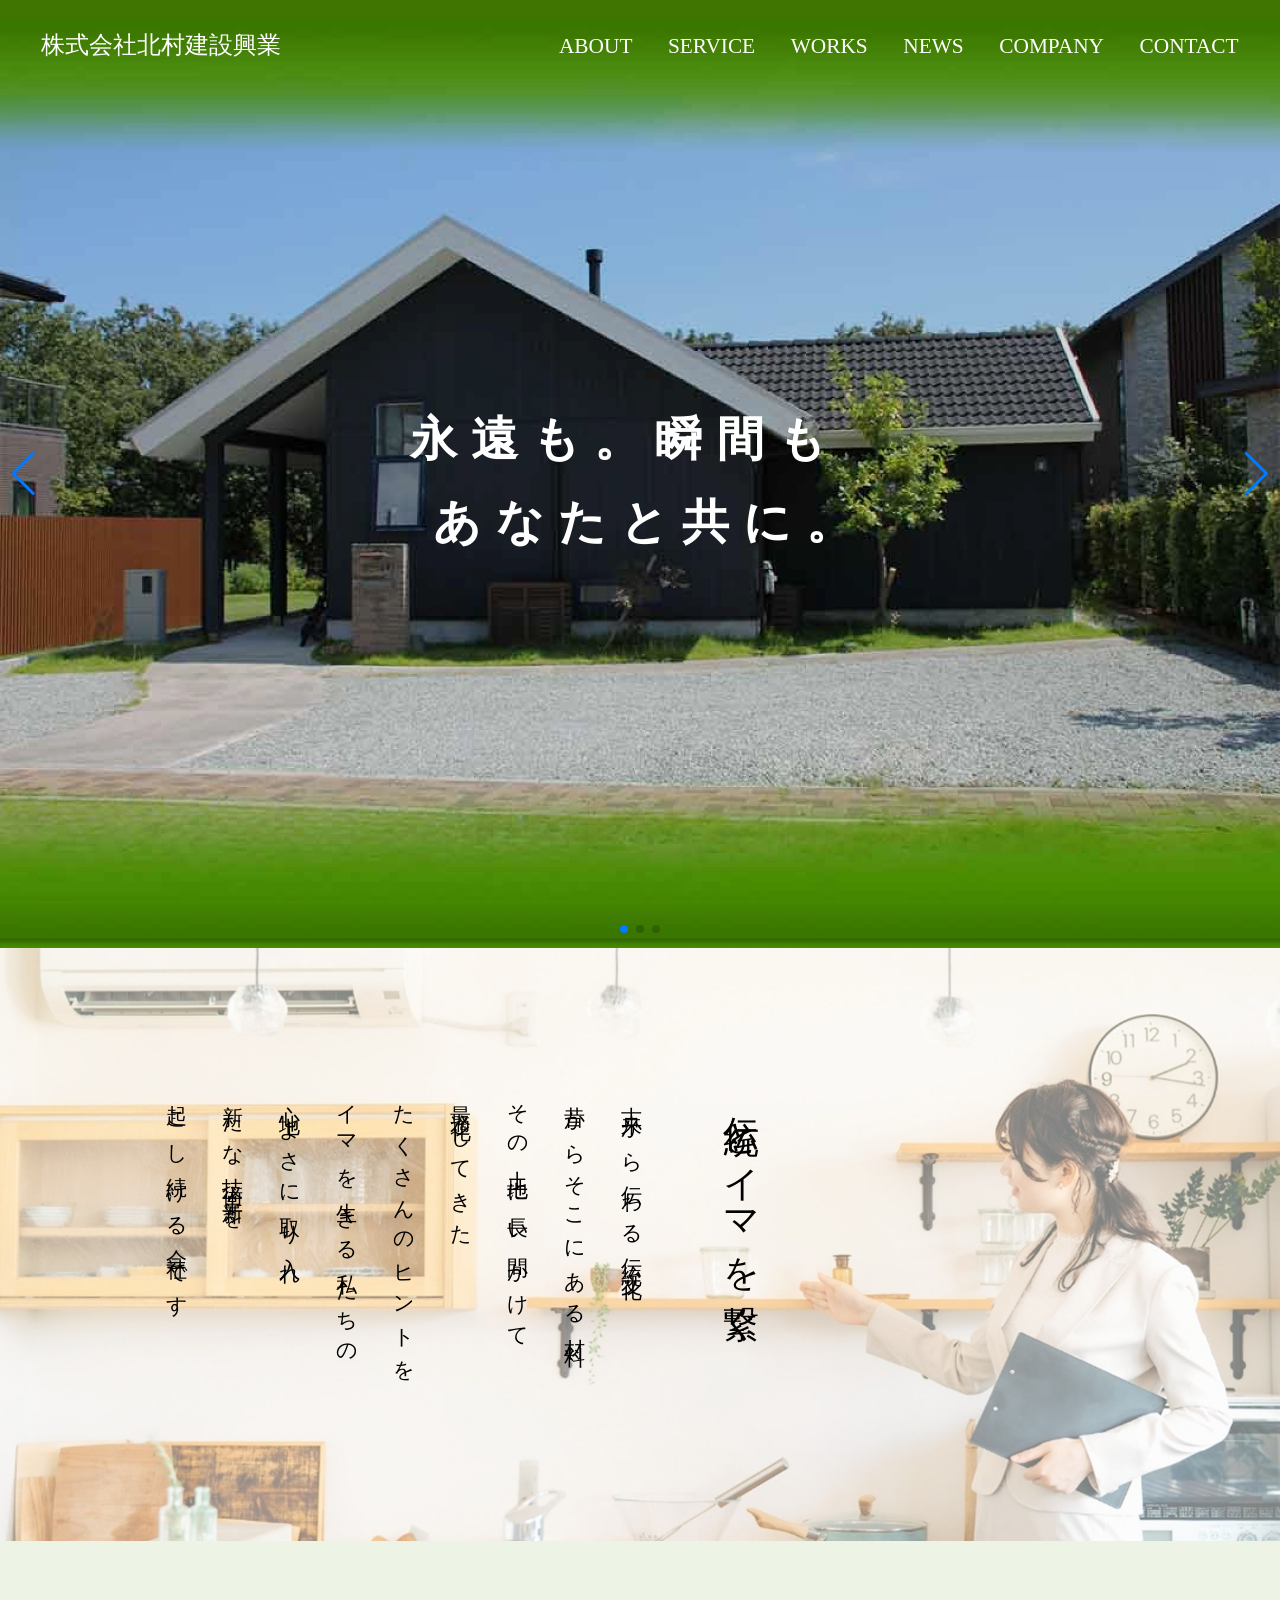
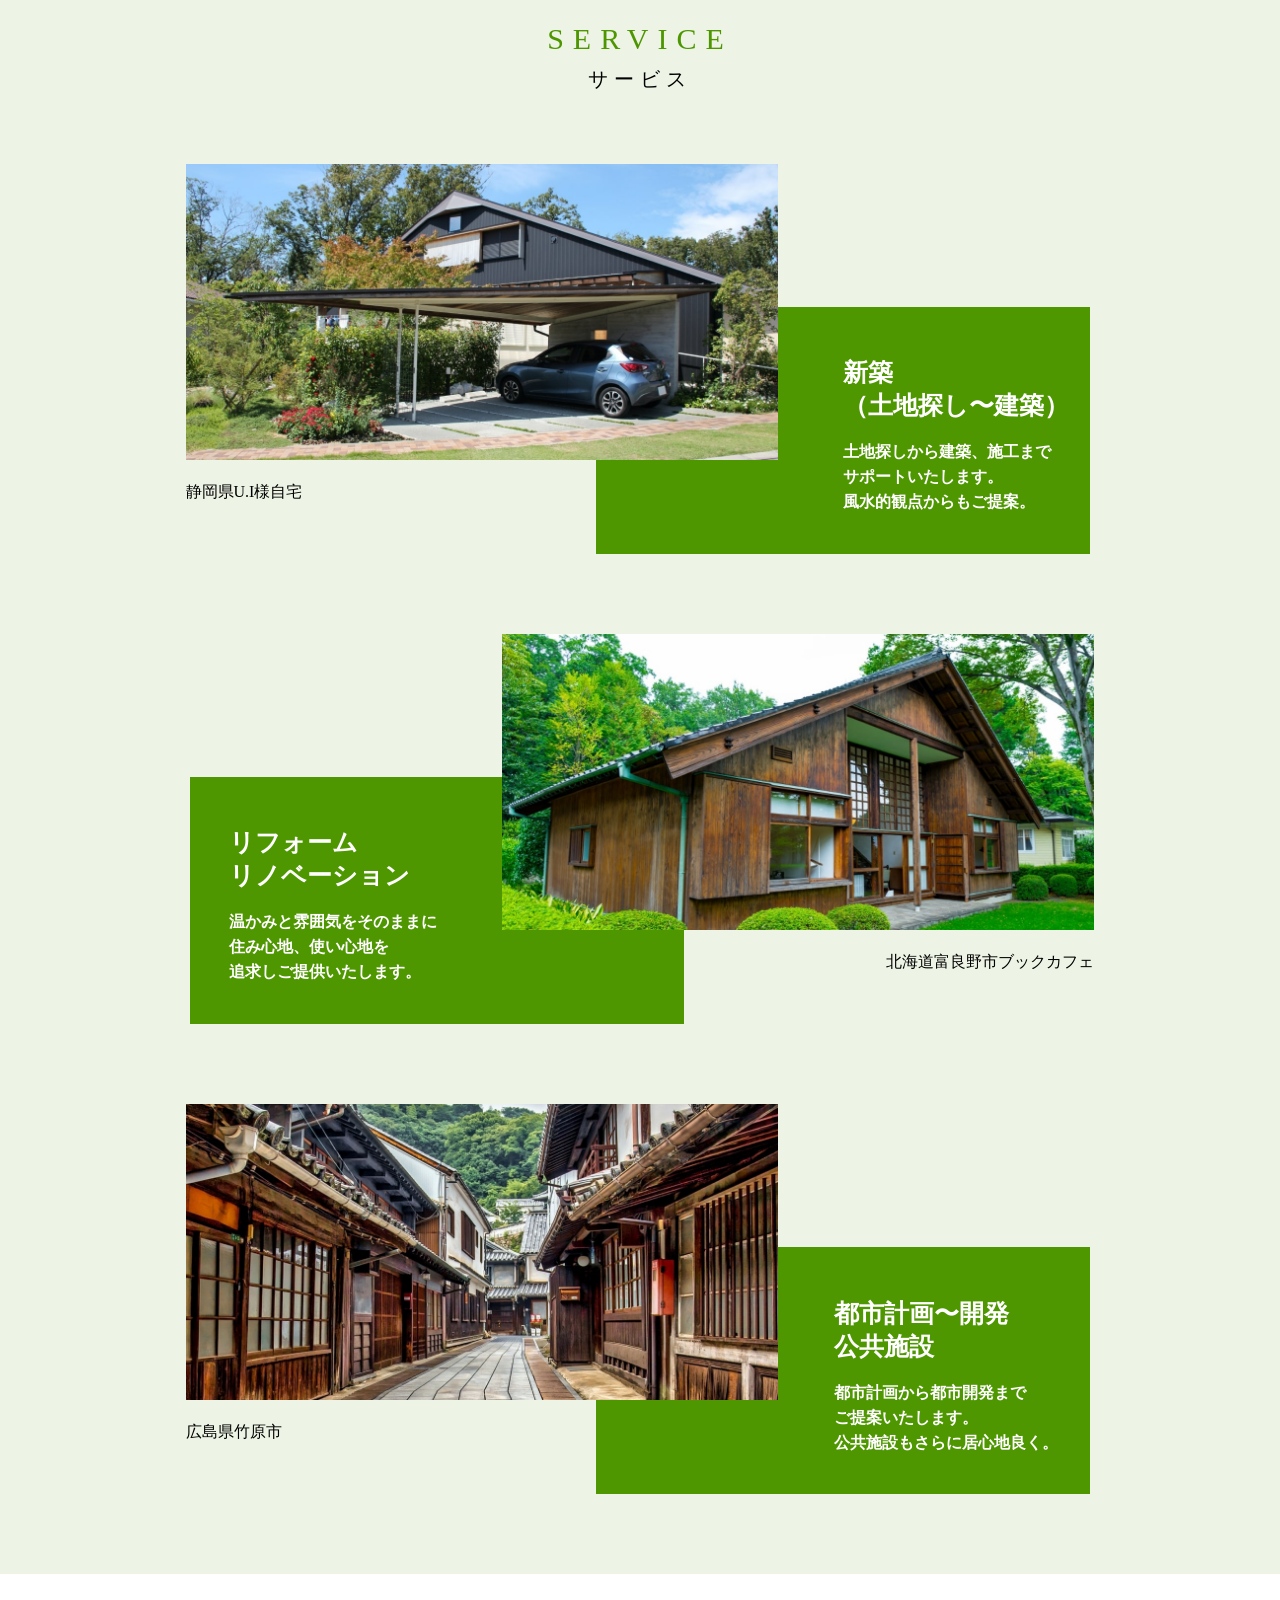
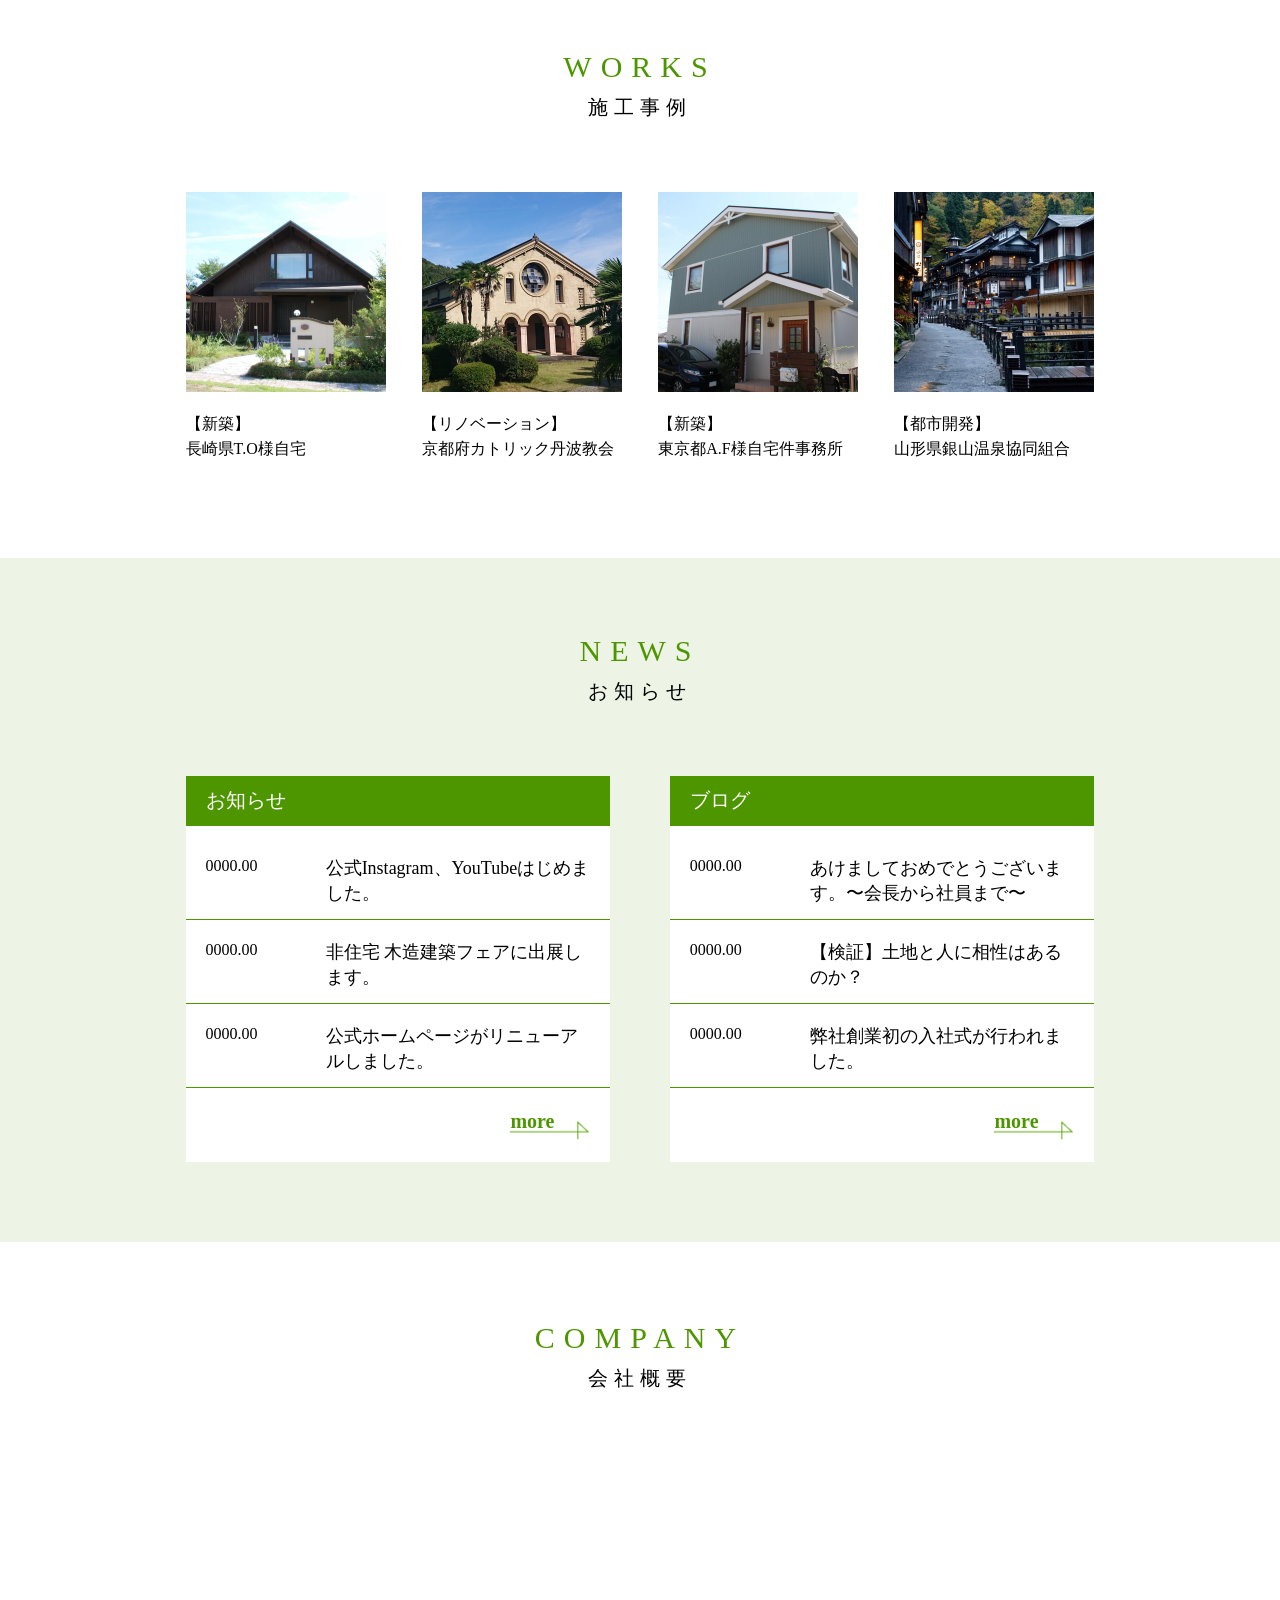
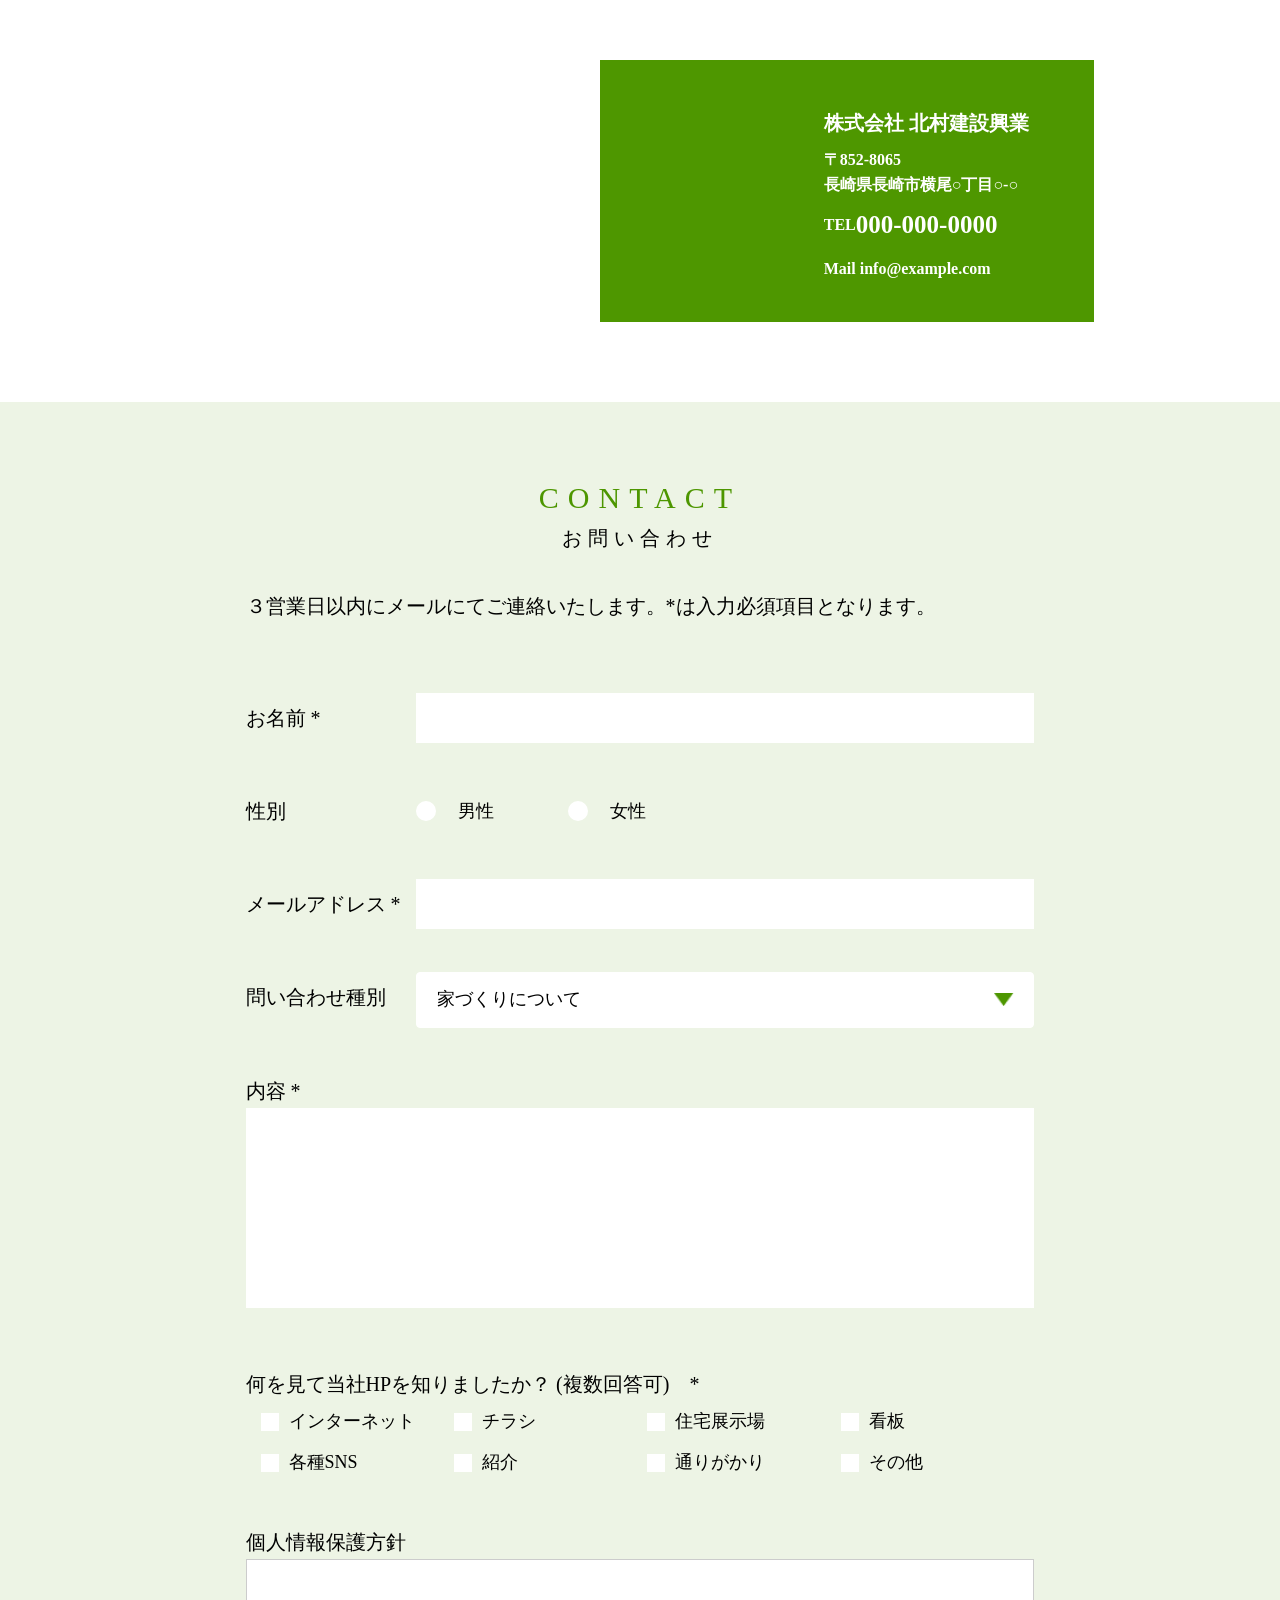
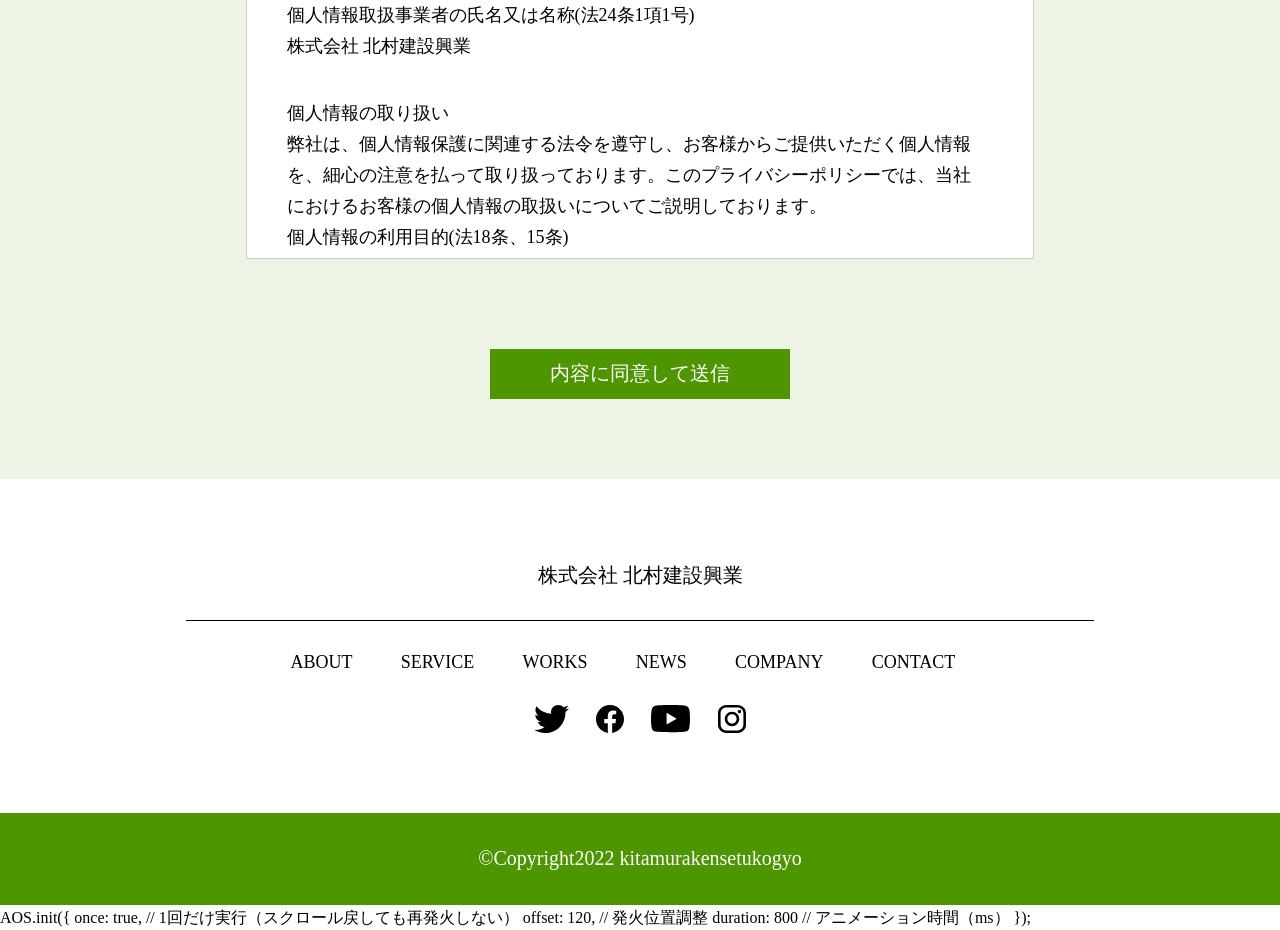
==== estate/index.html @ 81b20f9b "sp版サービスとワークスの修正" ====
<!DOCTYPE html>
<html lang="ja">

<head prefix="og: https://ogp.me/ns#">
	<meta charset="UTF-8" />
	<meta name="viewport" content="width=device-width, initial-scale=1.0" />
	<meta name="format-detection" content="telephone=no, email=no" />
	<title>株式会社北村建設興業</title>
	<meta name="description" content="不動産会社 ホームページ" />
	<meta name="keywords" content="ホームページ制作 webデザイン" />
	<meta name="robots" content="noindex" />

	<!-- OGP設定 -->
	<meta property="og:title" content="不動産会社" />
	<meta property="og:type" content="website" />
	<meta property="og:image" content="https://example.com/images/thumbnail.png" />
	<meta property="og:url" content="ページのURL" />
	<meta property="og:description" content="株式会社北村建設興業のホームページ" />
	<meta property="og:site_name" content="北村建設興業" />
	<meta property="og:locale" content="ja_JP" />

	<link rel="stylesheet" href="https://use.typekit.net/mzd4mgq.css" />

	<link rel="icon" href="./images/favicon.png" type="image/png" />
	<!-- Swiper CSS -->
	<link rel="stylesheet" href="https://cdn.jsdelivr.net/npm/swiper@11/swiper-bundle.min.css" />


	<link rel="stylesheet" href="./css/reset.css" />
	<link rel="stylesheet" href="./css/style.css" />
	<link rel="stylesheet" href="https://unpkg.com/aos@2.3.1/dist/aos.css">

	<!-- JQu -->
	<script src="https://code.jquery.com/jquery-3.7.1.min.js"
		integrity="sha256-/JqT3SQfawRcv/BIHPThkBvs0OEvtFFmqPF/lYI/Cxo=" crossorigin="anonymous"></script>

</head>

<body>
	<header class="header">
		<div class="header__inner">

			<!-- ハンバーガーボタン -->
			<button class="hamburger sp" aria-label="メニュー">
				<span></span>
				<span></span>
				<span></span>
			</button>



			<div class="site-title">
				<h1>
					<a href="#">
						株式会社北村建設興業
					</a>
				</h1>
			</div>
			<div class="header__nav">
				<nav>
					<ul>
						<li><a href="#about">ABOUT</a></li>
						<li><a href="#service">SERVICE</a></li>
						<li><a href="#works">WORKS</a></li>
						<li><a href="#news">NEWS</a></li>
						<li><a href="#company">COMPANY</a></li>
						<li><a href="#contact">CONTACT</a></li>
					</ul>
				</nav>

				<!-- spナビ -->
				<!-- <nav class="sp-nav">
					<ul>
						<li><a href="#about">ABOUT</a></li>
						<li><a href="#service">SERVICE</a></li>
						<li><a href="#works">WORKS</a></li>
						<li><a href="#news">NEWS</a></li>
						<li><a href="#company">COMPANY</a></li>
						<li><a href="#contact">CONTACT</a></li>
					</ul>
				</nav> -->

			</div>
		</div>
	</header>
	<main>
		<section id="fv">
			<div class="fv-content">
				<div class="fv-wrap">
					<div class="fv__image">
						<div class="swiper">
							<div class="swiper-wrapper">
								<!-- スライド１ -->
								<div class="swiper-slide">
									<picture class="image-wrap__photo">
										<source media="(max-width:767px)" srcset="images/SP_FirstView-01.jpg" />
										<img src="images/photo1.jpg" alt="FV大きな家" />
									</picture>
									<picture class="image-wrap__grid">
										<source media="(max-width:767px)" srcset="images/First View-sp02.png" />
										<img src="images/First View02.png" alt="格子" />
									</picture>
								</div>

								<!-- スライド２ -->
								<div class="swiper-slide">
									<picture class="image-wrap__photo">
										<source media="(max-width:767px)" srcset="images/SP_FirstView-02.jpg" />
										<img src="images/photo2.jpg" alt="FV2番目" />
									</picture>
									<!-- <picture class="image-wrap__grid">
										<source media="(max-width:768px)" srcset="images/First View-sp02.png" />
										<img src="images/First View02.png" alt="格子" />
									</picture> -->
								</div>

								<!-- スライド３ -->
								<div class="swiper-slide">
									<picture class="image-wrap__photo">
										<source media="(max-width:767px)" srcset="images/SP_FirstView-03.jpg" />
										<img src="images/photo3.jpg" alt="FV3番目" />
									</picture>
									<!-- <picture class="image-wrap__grid">
										<source media="(max-width:768px)" srcset="images/First View-sp02.png" />
										<img src="images/First View02.png" alt="格子" />
									</picture> -->
								</div>
							</div>
							<!-- 丸い点 -->
							<div class="swiper-pagination"></div>

							<!-- 矢印 -->
							<div class="swiper-button-prev"></div>
							<div class="swiper-button-next"></div>

						</div>


						<div class="fv-catch">
							<div class="fv-text">
								<p>永遠も。<br class="sp-catch">瞬間も<br>
									あなたと共に。</p>
							</div>
						</div>
					</div>
				</div>
			</div>
		</section>

		<!-- ここからABOUT -->
		<section id="about">
			<div class="about">
				<div class="about-image">
					<picture>
						<source media="(min-width:768px)" srcset="./images/About.jpg">
						<img src="./images/About-sp.jpg" alt="スーツを着た女性">
					</picture>
				</div>
				<div class="about-text">
					<h2>伝統とイマを繋ぐ</h2>
					<div class="about-catch">
						<p>
							古来から伝わる伝統文化<br>
							昔からそこにある材料<br>
							その土地に長い間かけて<br>
							最適化してきた<br>
							たくさんのヒントを<br>
							イマを生きる私たちの<br>
							心地よさに取り入れ<br>
							新たな技術革新を<br>
							起こし続ける会社です<br>
						</p>
					</div>
				</div>
			</div>
		</section>

		<!-- ここからSERVICE -->
		<section id="service">
			<div class="service">
				<div class="inner">
					<h2 class="title-wrap">SERVICE</h2>
					<p class="title">サービス</p>
					<div class="service__items">

						<div class="service__item service-item" data-aos="fade-up" data-aos-delay="0">
							<div class="left-block">
								<picture class="photo-image">
									<source media="(max-width:768px)" srcset="images/SP_SERVICE_01.jpg">
									<img src="images/PC_SERVICE01.jpg" alt="新築">
								</picture>
								<p class="left-text">静岡県U.I様自宅</p>
							</div>
							<div class="right-black">
								<picture class="second-image">
									<source media="(max-width:768px)" srcset="images/menu01-sp.png">
									<img src="images/menu01.jpg" alt="緑の長方形">
								</picture>
								<h3 class="service-text">
									新築<br class="pc-only">
									（土地探し〜建築）<br>
									<span>
										土地探しから建築、施工まで<br>
										サポートいたします。<br>
										風水的観点からもご提案。<br>
									</span>
								</h3>
							</div>
						</div>



						<div class="service__item service-item second-item" data-aos="fade-up" data-aos-delay="150">
							<div class="left-block">
								<picture class="photo-image">
									<source media="(max-width:768px)" srcset="images/SP_SERVICE_02.jpg">
									<img src="images/PC_SERVICE_02.jpg" alt="リフォーム">
								</picture>
								<p class="right-text">北海道富良野市ブックカフェ</p>
							</div>
							<div class="right-black second-block">
								<picture class="second-image second-block-image">
									<source media="(max-width:768px)" srcset="images/menu01-sp.png">
									<img src="images/menu01.jpg" alt="緑の長方形">
								</picture>
								<h3 class="service-text second-text">
									リフォーム<br>
									リノベーション<br>
									<span class="second-text-text">
										温かみと雰囲気をそのままに<br>
										住み心地、使い心地を<br>
										追求しご提供いたします。<br>
									</span>
								</h3>
							</div>
						</div>


						<div class="service__item service-item" data-aos="fade-up" data-aos-delay="300">
							<div class="left-block">
								<picture class="photo-image">
									<source media="(max-width:768px)" srcset="images/SP_SERVICE_03.jpg">
									<img src="images/PC_SERVICE_03.jpg" alt="都市計画〜開発">
								</picture>
								<p class="left-text">広島県竹原市</p>
							</div>
							<div class="right-black">
								<picture class="second-image second-block-image">
									<source media="(max-width:768px)" srcset="images/menu01-sp.png">
									<img src="images/menu01.jpg" alt="緑の長方形">
								</picture>
								<h3 class="service-text third-text">
									都市計画〜開発<br>
									公共施設<br>
									<span>
										都市計画から都市開発まで<br>
										ご提案いたします。<br>
										公共施設もさらに居心地良く。<br>
									</span>
								</h3>
							</div>
						</div>
					</div>
				</div>	
			</div>
		</section>

		<!-- ここからworks -->
		<section id="works">
			<div class="works">
				<div class="inner">
					<h2 class="title-wrap">WORKS</h2>
					<p class="title">施工事例</p>

					<div class="works-items">

						<div class="works-item" data-aos="fade-up" data-aos-delay="0">
							<div class="works-image">
								<div class="card js-open-modal" data-img="images/PC_WORKS_modal_01.jpg" data-text="【新築】 長崎県T.O様自宅">

									<picture>
										<source media="(max-width:768px)" srcset="images/SP_WORKS_01.jpg">
										<img src="images/PC_WORKS_01.jpg" alt="新築 長崎県T.O様自宅">
									</picture>

									<div class="works-text">
										<h4>
											【新築】<br class="pc-only">
											長崎県T.O様自宅
										</h4>
									</div>
								</div>
							</div>
						</div>

						<div class="works-item" data-aos="fade-up" data-aos-delay="100">
							<div class="works-image">
								<div class="card js-open-modal" data-img="images/PC_WORKS_modal_02.jpg" data-text="リノベーション">

									<picture>
										<source media="(max-width:768px)" srcset="images/SP_WORKS_02.jpg">
										<img src="images/PC_WORKS_02.jpg" alt="リノベーション">
									</picture>

									<div class="works-text">
										<h4>
											【リノベーション】<br>
											京都府カトリック丹波教会
										</h4>
									</div>
								</div>
							</div>
						</div>

						<div class="works-item" data-aos="fade-up" data-aos-delay="200">
							<div class="works-image">
								<div class="card js-open-modal" data-img="images/PC_WORKS_modal_03.jpg" data-text="新築 東京都A.F様自宅件事務所">
									<picture>
										<source media="(max-width:768px)" srcset="images/SP_WORKS_03.jpg">
										<img src="images/PC_WORKS_03.jpg" alt="【新築】 東京都A.F様自宅件事務所">
									</picture>
									<div class="works-text">
										<h4>
											【新築】<br>
											東京都A.F様自宅件事務所
										</h4>
									</div>
								</div>
							</div>
						</div>
						<div class="works-item" data-aos="fade-up" data-aos-delay="300">
							<div class="works-image">
								<div class="card js-open-modal" data-img="images/PC_WORKS_modal_04.jpg" data-text="都市開発 山形県銀山温泉協同組合">
									<picture>
										<source media="(max-width:768px)" srcset="images/SP_WORKS_04.jpg">
										<img src="images/PC_WORKS_04.jpg" alt="都市開発 山形県銀山温泉協同組合">
									</picture>
									<div class="works-text">
										<h4>
											【都市開発】<br>
											山形県銀山温泉協同組合
										</h4>
									</div>
								</div>
							</div>
						</div>
					</div>
				</div>
			</div>
		</section>
		<!-- ここからNEWS -->
		<section id="news">
			<div class="news">
				<div class="inner">
					<div class="news__title section-title">
						<h2 class="title-wrap">NEWS</h2>
						<p class="title">お知らせ</p>
					</div>

					<div class="news__blocks">
						<div class="news__block news-block">
							<div class="news-block__title">
								<h3>お知らせ</h3>
							</div>
							<ul class="news-block__items">
								<li class="news-block__item news-block-item" data-aos="fade-up" data-aos-delay="0">
									<a href="#">
										<time datetime="0000-00" class="news-block-item__date">0000.00</time>
										<div class="news-block-item__title">
											公式Instagram、YouTubeはじめました。
										</div>
									</a>
								</li>
								<li class="news-block__item news-block-item news-item-first" data-aos="fade-up" data-aos-delay="100">
									<a href="#">
										<time datetime="0000-00" class="news-block-item__date">0000.00</time>
										<div class="news-block-item__title">
											非住宅 木造建築フェアに出展します。
										</div>
									</a>
								</li>
								<li class="news-block__item news-block-item" data-aos="fade-up" data-aos-delay="200">
									<a href="#">
										<time datetime="0000-00" class="news-block-item__date">0000.00</time>
										<div class="news-block-item__title">
											公式ホームページがリニューアルしました。
										</div>
									</a>
								</li>
								<li class="news-block__item news-block-item">
									<div class="news-block__more">
										<div class="arrow-text">
											<span class="news-arrow-text">more</span>
											<img src="images/pass.png" alt="矢印">
										</div>
									</div>
								</li>
							</ul>
						</div>

						<div class="news__block news-block">
							<div class="news-block__title">
								<h3>ブログ</h3>
							</div>
							<ul class="news-block__items">
								<li class="news-block__item news-block-item" data-aos="fade-up" data-aos-delay="0">
									<a href="#">
										<time datetime="0000-00" class="news-block-item__date">0000.00</time>
										<div class="news-block-item__title">
											あけましておめでとうございます。〜会長から社員まで〜
										</div>
									</a>
								</li>
								<li class="news-block__item news-block-item" data-aos="fade-up" data-aos-delay="100">
									<a href="#">
										<time datetime="0000-00" class="news-block-item__date">0000.00</time>
										<div class="news-block-item__title">
											【検証】土地と人に相性はあるのか？
										</div>
									</a>
								</li>
								<li class="news-block__item news-block-item">
									<a href="#">
										<time datetime="0000-00" class="news-block-item__date">0000.00</time>
										<div class="news-block-item__title" data-aos="fade-up" data-aos-delay="200">
											弊社創業初の入社式が行われました。
										</div>
									</a>
								</li>
								<li class="news-block__item news-block-item">
									<div class="news-block__more">
										<div class="arrow-text">
											<span class="news-arrow-text">more</span>
											<img src="images/pass.png" alt="矢印">
										</div>
									</div>
								</li>

							</ul>
						</div>
					</div>


				</div>
			</div>
		</section>

		<!-- ここからcompany -->
		<section id="company">
			<div class="company">
				<div class="inner">
					<h2 class="title-wrap">COMPANY</h2>
					<p class="title">会社概要</p>

					<div class="contact-info">
						<div class="location-map">
							<iframe
								src="https://www.google.com/maps/embed?pb=!1m14!1m8!1m3!1d6712.633420077972!2d129.879061!3d32.73078!3m2!1i1024!2i768!4f13.1!3m3!1m2!1s0x3515537316d3cc2d%3A0x534f0ac7488092ef!2zKOagqinnjonmnKjlu7roqK0!5e0!3m2!1sja!2sjp!4v1765248505040!5m2!1sja!2sjp"
								width="" height="" style="border:0;" allowfullscreen="" loading="lazy"
								referrerpolicy="no-referrer-when-downgrade">
							</iframe>
						</div>
						<div class="right-black-company" data-aos="fade-up" data-aos-delay="100">
							<picture class="company-second-image">
								<source media="(max-width:768px)" srcset="images/menu01-sp.png">
								<img src="images/menu01.jpg" alt="緑の長方形">
							</picture>
							<address class="location-info">
								<div class="access-item">
									<p class="name">株式会社 北村建設興業</p>
									<p class="address">
										〒852-8065 <br class="pc-p" />長崎県長崎市横尾○丁目○-○ </p>
									<div class="tel-link">
										<p class="tel">TEL</p>
										<a href="tel:000-000-0000" class="contact-link-tel">000-000-0000</a>
									</div>
									<div class="e-mail">
										<a href="mailto:info@example.com" class="contact-link-mail">
											Mail info@example.com</a>
									</div>
								</div>

							</address>
						</div>

					</div>

				</div>
			</div>

		</section>

		<!-- ここからCONTACT -->
		<section id="contact">
			<div class="contact">
				<div class="inner">
					<h2 class="title-wrap" data-aos="fade-up">CONTACT</h2>
					<p class="title contact-title" data-aos="fade-up" data-aos-delay="100">お問い合わせ</p>

					<div class="contact-text" data-aos="fade-up" data-aos-delay="200">
						<p>
							３営業日以内にメールにてご連絡いたします。*は入力必須項目となります。
						</p>
					</div>
					<div class="contact__form form" data-aos="fade-up" data-aos-delay="300">
						<form>
							<div class="form__items">
								<dl class="form__item flex-dl">
									<dt class="form__label">
										<label for="name">お名前 *</label>
									</dt>
									<dd class="form__input">
										<input type="text" name="name" id="name" />
									</dd>
								</dl>

								<dl class="form__item flex-dl">
									<dt class="form__label">
										<span class="form-gender">性別</span>
									</dt>
									<dd class="form__input form-radio">
										<label>
											<input type="radio" name="gender" value="male">
											<span>男性</span>
										</label>
										<label>
											<input type="radio" name="gender" value="female">
											<span>女性</span>
										</label>
									</dd>
								</dl>

								<dl class="form__item flex-dl form-dl">
									<dt class="form__label">
										<label for="form-email">メールアドレス *</label>
									</dt>
									<dd class="form__input">
										<input type="email" name="email" id="form-email" />
									</dd>
								</dl>

								<dl class="form__item flex-dl form-type">
									<dt class="form__label ">
										<label for="form-type-type">問い合わせ種別</label>
									</dt>
									<dd class="form__input">
										<div class="select-wrap">
											<select name="contact_type" id="contact_type" required>
												<!-- <option value="">選択してください</option> -->
												<option value="house">家づくりについて</option>
												<option value="house">土地について</option>
											</select>
										</div>
									</dd>
								</dl>

								<dl class="form__item form-detail">
									<dt class="form__label form__la">
										<label for="content">内容 *</label>
									</dt>
									<dd class="form__textarea">
										<textarea name="content" id="content"></textarea>
									</dd>
								</dl>

								<dl class="form__item contact-check">
									<dt class="form__label contact-check__title">
										何を見て当社HPを知りましたか？ (複数回答可)　*
									</dt>

									<dd class="form__input form-checkbox">
										<label>
											<input type="checkbox" name="media[]" value="internet">
											<span>インターネット</span>
										</label>
										<label>
											<input type="checkbox" name="media[]" value="flyer">
											<span>チラシ</span>
										</label>
										<label>
											<input type="checkbox" name="media[]" value="housing exhibition hall">
											<span>住宅展示場</span>
										</label>
										<label>
											<input type="checkbox" name="media[]" value="sign">
											<span>看板</span>
										</label>
										<label>
											<input type="checkbox" name="media[]" value="sns">
											<span>各種SNS</span>
										</label>
										<label>
											<input type="checkbox" name="media[]" value="introduce">
											<span>紹介</span>
										</label>
										<label>
											<input type="checkbox" name="media[]" value="passing">
											<span>通りがかり</span>
										</label>
										<label>
											<input type="checkbox" name="media[]" value="other">
											<span>その他</span>
										</label>
									</dd>
								</dl>

								<dl class="form__item">
									<dt class="form__label">
										<span class="text-title">個人情報保護方針</span>
									</dt>
									<dd class="form__input">
										<div class="privacy-box">
											<p>
												個人情報取扱事業者の氏名又は名称(法24条1項1号)<br>
												株式会社 北村建設興業<br></p>
											<p class="text">個人情報の取り扱い<br>
												弊社は、個人情報保護に関連する法令を遵守し、お客様からご提供いただく個人情報を、細心の注意を払って取り扱っております。このプライバシーポリシーでは、当社におけるお客様の個人情報の取扱いについてご説明しております。<br>

												個人情報の利用目的(法18条、15条)<br>
												弊社は建築物の設計、施工を主とした当社業務ならびにアフターサービスをさせていただく上で、お客様の個人情報を原則として次の利用目的の範囲内で利用させていただきます。なお、アンケート用紙・ウェブサイトの他のページ等で特に利用目的を定めている場合は、その利用目的を含みます。<br>

												・お客様からご注文頂いた工事を適切に完成させるため及び物品の納品をさせて頂くため、お客様へ弊社が取扱う商品を積極的に提案する営業活動のため、商品及びサービスの提供に関する手続(融資・申請・保証・保険・登記など)の支援、取次ぎのため
												・お客様に弊社が取扱う商品、企業活動、イベント等に関するお知らせをお届けするため (カタログ、ご提案資料、展示のご案内、各種刊行物など)
												・見学会等へご来場のお客様へのご商談、ご来場日時の確認のため
												・商品やサービスについてお客さまからいただいたご意見を活用するため
												・商品のアフターサービス、メンテナンス等のためにお客さまと接触するため
												・その他お客さまから寄せられたご意見、ご要望にお応えするため、及び弊社が取扱う商品、サービス等の向上を図るため

												保有個人データ利用目的(法24条1項2号)<br>
												・当社が建築したお客様宅のアフターメンテナンスを行うため
												・当社がお客様に提供するサービスにおいて利用するため
												・お客様に特別なサービスや新しい商品などの情報を的確にお知らせするため
												・お客様に合ったサービスを提供するため
												・当社の建築した住宅の利用状況や利用環境などに関する調査を実施して客観的にお客様の満足度を把握するため
												・必要に応じてお客様に連絡を行うため
												・会計監査上の確認作業を行うため

												個人情報の安全対策(法20条)<br>
												お客様の個人情報を安全に管理・運営するよう鋭意努力しており、個人情報への外部からの不正なアクセス、個人情報の紛失・毀損・破壊・改ざん・漏えい、社外への不正な流出などへの危険防止に対する合理的かつ適切な安全対策を行っています。
												また個人情報を取り扱う部門ごとに情報管理責任者を置き、個人情報の適切な管理に努めるとともに、情報セキュリティに関する規程を設けて社員への周知徹底を実施しています。<br>

												第三者への提供(法23条)<br>
												個人情報は、以下のいずれかに該当する場合を除いて、いかなる第三者にも開示・提供いたしません。<br>
												・お客さまの同意がある場合。
												・お客様個人を識別することができない状態で開示する場合。
												・業務を円滑に進める等の理由で外部事業者に取扱いを委託する場合。(この場合には、十分な保護水準を備えている委託先を選定し、漏えいや再提供を防止するために契約により義務づける等の方法によって、適切な管理を実施します)
												・法令等により開示を要求された場合
												・人の生命、身体又は財産の保護のために必要であって、お客様の同意を得ることが困難である場合
												・国の機関や地方公共団体又はその委託を受けた者が法令の定める事務を遂行することに対して協力する必要がある場合であって、お客様の同意を得ることにより当該事務の遂行に支障を及ぼすおそれがある場合

												個人情報の開示手続(法25条)<br>
												お客様本人の個人情報に関する保有データの開示請求があった場合には、ご本人であることを運転免許証・パスポート等の身分証明書で確認させていただいた上、本人確認が終了後、速やかに開示させていただきます。<br>

												個人情報の訂正等(法26条)<br>
												前項の開示手続きにより、弊社が保有する保有個人データ内容に事実と異なる記載がある場合には、訂正、変更又は削除の手続きを取らせて頂きます。<br>

												プライバシーポリシーに関するお問合せ先<br>
												弊社の個人情報の取扱いに関するお問合せは、下記までお問い合せください。<br>

												社名 株式会社北村建設興業<br>
												住所 長崎県長崎市横尾○丁目○-○<br>
												電話 000-000-0000<br>
												FAX 000-000-0000<br>
												メールアドレス info@example.com
											</p>

											<p>

											</p>
										</div>


									</dd>
								</dl>

								<div class="contact__button">
									<input type="submit" value="内容に同意して送信" />
								</div>
							</div>

						</form>




					</div>
				</div>
			</div>
		</section>
	</main>

	<!-- ここからFOOTER -->

	<footer>
		<div class="footer">
			<div class="inner">
				<div class="footer-box">
					<p class="company-name">株式会社 北村建設興業</p>
					<div class="footer__nav">
						<ul>
							<li><a href="#ABOUT">ABOUT</a></li>
							<li><a href="#SERVICE">SERVICE</a></li>
							<li><a href="#WORKS">WORKS</a></li>
							<li><a href="#NEWS">NEWS</a></li>
							<li><a href="#COMPANY">COMPANY</a></li>
							<li><a href="#CONTACT">CONTACT</a></li>
						</ul>
					</div>
					<div class="footer-sns sns">
						<a href="" class="sns__link" target="_blank" rel="noopener noreferrer">
							<img src="images/icon-twitter.svg" alt="x" /></a>
						<a href="" class="sns__link" target="_blank" rel="noopener noreferrer">
							<img src="images/icon-facebook.svg" alt="facebook" /></a>
						<a href="" class="sns__link" target="_blank" rel="noopener noreferrer">
							<img src="images/icon-youtube.svg" alt="youtube" /></a>
						<a href="" class="sns__link" target="_blank" rel="noopener noreferrer">
							<img src="images/icon-instagram.svg" alt="instagram" /></a>
					</div>
				</div>


			</div>
		</div>
		<div class="footer-copyright">
			<div class="copyright">
				<p class="mark">©︎Copyright2022 kitamurakensetukogyo</p>
			</div>
		</div>
		<a href="#" class="pagetop">
			<img src="images/ovel.jpg" alt="ページトップに戻るボタン">
		</a>
	</footer>


	<div class="modal">
		<div class="modal__bg"></div>

		<div class="modal__content">
			<div class="modal__inner">
				<div class="modal__item modal-item">
					<button class="modal__close" aria-label="閉じる">×</button>
					<div class="modal-item__image">
						<img id="modalImg" src="" alt="">
					</div>
					<div class="modal-item__name">
						<p id="modalText"></p>
					</div>
				</div>
			</div>
		</div>
	</div>




	<!-- <div class="modal">
		<div class="modal__bg"></div>

		<div class="modal__content">
			<div class="modal__content-inner">
				<div class="modal__content-image">
					<img id="modalImg" src="" alt="">
				</div>
				<p id="modalText"></p>
			</div>
		</div>
	</div> -->




	<!-- Swiper本体（必須） -->
	<script src="https://cdn.jsdelivr.net/npm/swiper@11/swiper-bundle.min.js"></script>

	<!-- あなたが作る main.js（Swiperを動かすコード） -->
	<script src="./js/script.js"></script>

	<script src="https://unpkg.com/aos@2.3.1/dist/aos.js"></script>
	AOS.init({
	once: true, // 1回だけ実行（スクロール戻しても再発火しない）
	offset: 120, // 発火位置調整
	duration: 800 // アニメーション時間（ms）
	});
	</script>
	<script>
		document.addEventListener('DOMContentLoaded', function () {
			AOS.init({
				once: true
			});
		});
	</script>


</body>

</html>
---- estate/css/style.css ----
@charset "UTF-8";
.pc-only {
  display: inline;
}

@media (max-width: 767px) {
  .pc-only {
    display: none;
  }
}
body {
  font-family: "Yu Mincho", "YuMincho", "游明朝", "Noto Serif JP", "Hiragino Mincho ProN", "IPAexMincho", serif;
  font-optical-sizing: auto;
  font-weight: 500;
  font-style: normal;
  font-size: 1.6rem;
  letter-spacing: 0;
  color: #000000;
  line-height: 1.5625;
}

html {
  -moz-appearance: none;
       appearance: none;
  -webkit-appearance: none;
  -webkit-text-size-adjust: 100%;
  scroll-behavior: smooth;
  word-break: break-all;
  font-size: 10px;
  scroll-behavior: smooth;
  scroll-padding-top: 80px;
}

html,
body {
  overflow-x: hidden;
}

a {
  display: inline-block;
  text-decoration: none;
  -webkit-transition: opacity 0.4s;
  transition: opacity 0.4s;
}

a:hover {
  opacity: 0.3;
}

img {
  width: 100%;
  height: auto;
  display: block;
}

.inner {
  width: 100%;
  max-width: 980px;
  padding-inline: 2.7777777778vw;
  margin-inline: auto;
}
@media (max-width: 767px) {
  .inner {
    max-width: 767px;
    padding-inline: 30px !important;
    margin-inline: auto;
    margin: 0 auto;
  }
}

@media (min-width: 768px) {
  .sp {
    display: none !important;
  }
}
@media (max-width: 767px) {
  .pc {
    display: none !important;
  }
}
.fv__image {
  position: relative;
}

.image-wrap {
  position: relative;
}
.image-wrap__photo img, .image-wrap__grid img {
  width: 100%;
  display: block;
}
.image-wrap__grid {
  position: absolute;
  inset: 0;
}
.image-wrap__grid img {
  width: 100%;
  height: 100%;
  -o-object-fit: cover;
     object-fit: cover;
  pointer-events: none;
}

.header {
  position: fixed;
  top: 0;
  left: 0;
  width: 100%;
  z-index: 9999;
  -webkit-box-sizing: border-box;
          box-sizing: border-box;
  height: 8rem;
}
@media (max-width: 767px) {
  .header {
    height: 5rem;
  }
}

.header__inner {
  display: -webkit-box;
  display: -ms-flexbox;
  display: flex;
  -webkit-box-pack: justify;
      -ms-flex-pack: justify;
          justify-content: space-between;
  -webkit-box-align: center;
      -ms-flex-align: center;
          align-items: center;
  width: 100%;
  padding-inline: 2.7777777778vw;
  margin-inline: auto;
  color: white;
  -webkit-padding-before: 2.2222222222vw;
          padding-block-start: 2.2222222222vw;
}

/* PCでは非表示 */
/* SPサイズ */
.hamburger {
  position: absolute;
  top: 0;
  right: 0;
  width: 72px;
  height: 50px;
  background-color: #fff;
  cursor: pointer;
  z-index: 9999;
}

.hamburger span {
  position: absolute;
  left: 50%;
  -webkit-transform: translateX(-50%);
          transform: translateX(-50%);
  width: 24px;
  height: 4px;
  border-radius: 2px;
  background-color: #4D9600;
  -webkit-transition: -webkit-transform 0.4s;
  transition: -webkit-transform 0.4s;
  transition: transform 0.4s;
  transition: transform 0.4s, -webkit-transform 0.4s;
}

.hamburger span:nth-of-type(1) {
  top: 14px;
}

.hamburger span:nth-of-type(2) {
  top: 24px;
}

.hamburger span:nth-of-type(3) {
  top: 34px;
}

.hamburger.is-open span:nth-of-type(1) {
  top: 24px;
  -webkit-transform: translateX(-50%) rotate(45deg);
          transform: translateX(-50%) rotate(45deg);
}

.hamburger.is-open span:nth-of-type(2) {
  opacity: 0;
}

.hamburger.is-open span:nth-of-type(3) {
  top: 24px;
  -webkit-transform: translateX(-50%) rotate(-45deg);
          transform: translateX(-50%) rotate(-45deg);
}

.sp-nav {
  display: none;
  /* ← 最初は閉じておく */
}

.sp-nav.is-open {
  display: block;
}

.site-title {
  font-size: 1.8518518519vw;
  font-weight: 500;
  line-height: 100%;
  padding: 0.462962963vw;
}
@media (max-width: 767px) {
  .site-title {
    font-size: 5.3333333333vw;
    line-height: 1.65;
    -webkit-margin-start: 2.6666666667vw;
            margin-inline-start: 2.6666666667vw;
    -webkit-margin-before: 1.3333333333vw;
            margin-block-start: 1.3333333333vw;
  }
}

.header__nav {
  font-size: 1.6666666667vw;
  font-weight: 500;
  line-height: 100%;
  padding: 0.462962963vw;
}
@media (max-width: 767px) {
  .header__nav {
    width: 30rem;
    background: #4D9600;
    position: fixed;
    top: 5rem;
    right: -100%;
    z-index: 9999;
    -webkit-transition: right 0.6s;
    transition: right 0.6s;
  }
}
.header__nav.is-open {
  right: 0;
}
.header__nav ul {
  display: -webkit-box;
  display: -ms-flexbox;
  display: flex;
  gap: 2.7777777778vw;
  -webkit-box-align: center;
      -ms-flex-align: center;
          align-items: center;
}
@media (max-width: 767px) {
  .header__nav ul {
    -webkit-box-orient: vertical;
    -webkit-box-direction: normal;
        -ms-flex-direction: column;
            flex-direction: column;
    -webkit-box-align: initial;
        -ms-flex-align: initial;
            align-items: initial;
  }
}
@media (max-width: 767px) {
  .header__nav ul li a {
    width: 100%;
    height: 5.8rem;
    display: -webkit-box;
    display: -ms-flexbox;
    display: flex;
    -webkit-box-align: center;
        -ms-flex-align: center;
            align-items: center;
    padding-inline: 2rem;
    font-size: 1.8rem;
    font-weight: 600;
    color: #fff;
  }
}

#fv {
  position: relative;
  z-index: 1;
}

.fv-catch {
  position: absolute;
  top: 42%;
  left: 32%;
  z-index: 10;
  color: #ffffff;
  line-height: 1.75;
  letter-spacing: 1.1111111111vw;
}
@media (max-width: 767px) {
  .fv-catch {
    top: 38%;
  }
}

.sp-catch {
  display: none;
}
@media (max-width: 767px) {
  .sp-catch {
    display: block;
  }
}

.fv-text {
  font-size: 3.7037037037vw;
  font-weight: 600;
  line-height: 1.75;
  padding-left: 0.5em;
  /* 全体を1文字分右へ */
  text-indent: -0.5em;
}
@media (max-width: 767px) {
  .fv-text {
    font-size: 8vw;
    line-height: 2;
  }
}

.about {
  position: relative;
}

.about-text {
  z-index: 10;
  position: absolute;
  top: 48%;
  right: 40%;
  -webkit-transform: translateY(-50%);
          transform: translateY(-50%);
  display: -webkit-box;
  display: -ms-flexbox;
  display: flex;
  -webkit-column-gap: 4.1666666667vw;
     -moz-column-gap: 4.1666666667vw;
          column-gap: 4.1666666667vw;
}
@media (max-width: 767px) {
  .about-text {
    display: block;
    font-size: 6.6666666667vw;
  }
}

.about-text h2 {
  -webkit-writing-mode: vertical-rl;
      -ms-writing-mode: tb-rl;
          writing-mode: vertical-rl;
  -webkit-box-ordinal-group: 3;
      -ms-flex-order: 2;
          order: 2;
  font-size: 2.7777777778vw;
  font-weight: 500;
  letter-spacing: 0.118em;
}

.about-catch p {
  -webkit-writing-mode: vertical-rl;
      -ms-writing-mode: tb-rl;
          writing-mode: vertical-rl;
  -webkit-box-ordinal-group: 2;
      -ms-flex-order: 1;
          order: 1;
  font-size: 1.6666666667vw;
  font-weight: 500;
  line-height: 2.6666666667;
  letter-spacing: 0.37em;
}

.service {
  background-color: rgba(77, 150, 0, 0.102);
  -webkit-padding-before: 75px;
          padding-block-start: 75px;
  -webkit-padding-after: 80px;
          padding-block-end: 80px;
}
@media (max-width: 767px) {
  .service {
    -webkit-padding-before: 50px;
            padding-block-start: 50px;
    -webkit-padding-after: 50px;
            padding-block-end: 50px;
  }
}

.title-wrap {
  display: -webkit-box;
  display: -ms-flexbox;
  display: flex;
  font-size: 30px;
  -webkit-box-pack: center;
      -ms-flex-pack: center;
          justify-content: center;
  color: #4D9600;
  letter-spacing: 9px;
}

.title {
  font-size: 2rem;
  letter-spacing: 6px;
  line-height: 1.65;
  display: -webkit-box;
  display: -ms-flexbox;
  display: flex;
  -webkit-box-pack: center;
      -ms-flex-pack: center;
          justify-content: center;
  -webkit-padding-after: 68px;
          padding-block-end: 68px;
}
@media (max-width: 767px) {
  .title {
    -webkit-padding-after: 38px;
            padding-block-end: 38px;
  }
}

.service__items {
  display: -webkit-box !important;
  display: -ms-flexbox !important;
  display: flex !important;
  -webkit-box-orient: vertical;
  -webkit-box-direction: normal;
      -ms-flex-direction: column;
          flex-direction: column;
  gap: 80px;
}
@media (max-width: 767px) {
  .service__items {
    gap: 50px;
  }
}

.service__item {
  position: relative;
  display: -webkit-box;
  display: -ms-flexbox;
  display: flex;
  -webkit-box-align: start;
      -ms-flex-align: start;
          align-items: flex-start;
}
@media (max-width: 767px) {
  .service__item {
    display: block;
  }
}

.left-block {
  position: relative;
  z-index: 10;
  width: 65.21%;
}
@media (max-width: 767px) {
  .left-block {
    width: 100%;
  }
}

.left-block .right-text {
  text-align: right;
  display: block;
  width: 100%;
  font-size: 1.6rem;
  -webkit-margin-before: 19px;
          margin-block-start: 19px;
}
@media (max-width: 767px) {
  .left-block .right-text {
    text-align: left;
    -webkit-margin-before: 5px;
            margin-block-start: 5px;
  }
}

.right-black {
  position: relative;
  margin-left: -20%;
  z-index: 2;
  margin-top: 15.76%;
  width: 54.34%;
}
@media (max-width: 767px) {
  .right-black {
    width: 100%;
    margin-left: unset;
    margin-top: 1.6%;
  }
}

.second-block {
  position: relative;
  margin-right: -20%;
  margin-left: unset;
}
@media (max-width: 767px) {
  .second-block {
    margin-right: unset;
  }
}

@media (max-width: 767px) {
  .second-block-image {
    display: -webkit-box;
    display: -ms-flexbox;
    display: flex;
    height: 171px;
  }
}

.left-text {
  -webkit-margin-before: 19px;
          margin-block-start: 19px;
  font-size: 1.6rem;
  font-weight: 500;
  line-height: 1.5625;
}
@media (max-width: 767px) {
  .left-text {
    -webkit-margin-before: 5px;
            margin-block-start: 5px;
  }
}

.service-text {
  position: absolute;
  top: 20%;
  /* 画像の中での位置を調整 */
  left: 50%;
  display: grid;
  row-gap: 17px;
  z-index: 3;
  color: #fff;
  /* 文字色（必要に応じて変更） */
  font-weight: 600;
}
@media (max-width: 767px) {
  .service-text {
    top: 13%;
    left: 6%;
  }
}

.second-text {
  left: 8%;
}

.third-text {
  left: 48%;
}
@media (max-width: 767px) {
  .third-text {
    left: 6%;
  }
}

h3 {
  font-size: 2.5rem;
  line-height: 1.32;
  letter-spacing: 0;
}
@media (max-width: 767px) {
  h3 {
    font-size: 20px;
    line-height: 1.25;
  }
}

span {
  font-size: 1.6rem;
  line-height: 1.5625;
  letter-spacing: 0;
}
@media (min-width: 767px) and (max-width: 858px) {
  span {
    font-size: 1.4rem;
  }
}

.second-item {
  display: -webkit-box;
  display: -ms-flexbox;
  display: flex;
  -webkit-box-orient: horizontal;
  -webkit-box-direction: reverse;
      -ms-flex-direction: row-reverse;
          flex-direction: row-reverse;
}
@media (max-width: 767px) {
  .second-item {
    display: block;
    -webkit-box-orient: unset;
    -webkit-box-direction: unset;
        -ms-flex-direction: unset;
            flex-direction: unset;
  }
}

.works {
  -webkit-padding-before: 70px;
          padding-block-start: 70px;
  -webkit-padding-after: 97px;
          padding-block-end: 97px;
}
@media (max-width: 767px) {
  .works {
    -webkit-padding-before: 45px;
            padding-block-start: 45px;
  }
}

.works-items {
  display: -webkit-box;
  display: -ms-flexbox;
  display: flex;
  -webkit-column-gap: 4%;
     -moz-column-gap: 4%;
          column-gap: 4%;
}
@media (max-width: 767px) {
  .works-items {
    display: block;
    width: 100%;
  }
}

.works-item {
  width: 200px;
}
@media (max-width: 767px) {
  .works-item {
    width: 100%;
  }
}

.works-image :first-child {
  -webkit-margin-before: 0;
          margin-block-start: 0;
}

.works-text {
  -webkit-margin-before: 19px;
          margin-block-start: 19px;
}
@media (max-width: 767px) {
  .works-text {
    -webkit-margin-before: 9px;
            margin-block-start: 9px;
    -webkit-margin-after: 22px;
            margin-block-end: 22px;
  }
}

.works-text h4 {
  font-size: 16px;
  font-weight: 500;
}

.modal {
  display: none;
  position: fixed;
  inset: 0;
  z-index: 9999;
}
.modal__bg {
  position: absolute;
  inset: 0;
  background-color: rgba(0, 0, 0, 0.6);
  z-index: 1;
}
.modal__content {
  position: absolute;
  inset: 0;
  display: -webkit-box;
  display: -ms-flexbox;
  display: flex;
  -webkit-box-pack: center;
      -ms-flex-pack: center;
          justify-content: center;
  -webkit-box-align: center;
      -ms-flex-align: center;
          align-items: center;
  z-index: 2;
  pointer-events: none;
}
.modal__inner {
  position: relative;
  background: none;
  padding: 0;
}
.modal__close {
  position: absolute;
  top: 0.1rem;
  right: 0.1rem;
  width: 1.5rem;
  height: 1.5rem;
  display: -webkit-box;
  display: -ms-flexbox;
  display: flex;
  -webkit-box-align: center;
      -ms-flex-align: center;
          align-items: center;
  -webkit-box-pack: center;
      -ms-flex-pack: center;
          justify-content: center;
  background: none;
  border: none;
  font-size: 15px;
  line-height: 1;
  padding: 0;
  cursor: pointer;
}

.modal-item {
  position: relative;
  background-color: #fff;
  width: 450px;
  padding: 1.5rem 1.5rem 0.6rem;
  -webkit-box-sizing: border-box;
          box-sizing: border-box;
  pointer-events: all;
}

.modal-item__image {
  width: 100%;
}

.modal-item__name {
  -webkit-padding-before: 0.9rem;
          padding-block-start: 0.9rem;
}

.news {
  background-color: rgba(77, 150, 0, 0.102);
  -webkit-padding-before: 70px;
          padding-block-start: 70px;
  -webkit-padding-after: 80px;
          padding-block-end: 80px;
}

.news__blocks {
  display: -webkit-box;
  display: -ms-flexbox;
  display: flex;
  -webkit-column-gap: 6.52%;
     -moz-column-gap: 6.52%;
          column-gap: 6.52%;
  max-width: 920px;
  margin: 0 auto;
}

.news-block {
  position: relative;
  -webkit-box-flex: 1;
      -ms-flex: 1;
          flex: 1;
  /* 幅を均等に */
  min-width: 0;
  /* はみ出し防止（重要） */
}
.news-block h3 {
  height: 50px;
  background-color: #4D9600;
  color: #fff;
  display: -webkit-box;
  display: -ms-flexbox;
  display: flex;
  -webkit-box-align: center;
      -ms-flex-align: center;
          align-items: center;
  font-size: 20px;
  font-weight: 400;
  line-height: 1.65;
  -webkit-padding-start: 20px;
          padding-inline-start: 20px;
}

.news-block__item {
  background-color: #fff;
  -webkit-padding-before: 13px;
          padding-block-start: 13px;
  -webkit-padding-after: 13px;
          padding-block-end: 13px;
  -webkit-padding-start: 20px;
          padding-inline-start: 20px;
  -webkit-padding-end: 20px;
          padding-inline-end: 20px;
  border-bottom: 1px solid #4D9600;
}
.news-block__item a {
  display: -webkit-box;
  display: -ms-flexbox;
  display: flex;
  -webkit-column-gap: 17.6923076923%;
     -moz-column-gap: 17.6923076923%;
          column-gap: 17.6923076923%;
}
.news-block__item:first-child {
  -webkit-padding-before: 23px;
          padding-block-start: 23px;
}
.news-block__item:last-child {
  border-bottom: none;
  height: 74px;
}

.news-block-item__date {
  font-size: 16px;
  font-weight: 500;
  line-height: 2.0625;
  white-space: nowrap;
  -ms-flex-negative: 0;
      flex-shrink: 0;
  /* ← これで日付が縮まない */
}

.news-block-item__title {
  font-size: 18px;
  font-weight: 500;
  line-height: 1.3888888889;
  overflow: hidden;
  display: -webkit-box;
  -webkit-box-orient: vertical;
  -webkit-line-clamp: 2;
  /* 行数を指定 */
  -webkit-box-flex: 1;
      -ms-flex: 1;
          flex: 1;
  -webkit-padding-before: 0.7rem;
          padding-block-start: 0.7rem;
}

.news-block__more {
  text-align: right;
}
.news-block__more .arrow-text {
  position: relative;
  display: -webkit-inline-box;
  display: -ms-inline-flexbox;
  display: inline-flex;
  -webkit-box-align: center;
      -ms-flex-align: center;
          align-items: center;
  font-size: 20px;
  gap: 10px;
  font-weight: 600;
  color: #4D9600;
  width: 80px;
  -webkit-transition: -webkit-transform 0.3s ease;
  transition: -webkit-transform 0.3s ease;
  transition: transform 0.3s ease;
  transition: transform 0.3s ease, -webkit-transform 0.3s ease;
  cursor: pointer;
}
.news-block__more .arrow-text:hover {
  -webkit-transform: translateX(6px);
          transform: translateX(6px);
}
.news-block__more .arrow-text .news-arrow-text {
  white-space: nowrap;
  position: absolute;
  z-index: 1;
  top: 50%;
  -webkit-transform: translateY(-50%);
          transform: translateY(-50%);
  color: #4D9600;
  margin: 0;
  line-height: 1;
  font-size: 2rem;
  font-weight: 600;
}
.news-block__more .arrow-text img {
  display: block;
  position: relative;
  z-index: 2;
  -webkit-padding-before: 20px;
          padding-block-start: 20px;
}

.company {
  -webkit-padding-before: 73px;
          padding-block-start: 73px;
  -webkit-padding-after: 80px;
          padding-block-end: 80px;
}

.contact-info {
  display: -webkit-box;
  display: -ms-flexbox;
  display: flex;
  position: relative;
}

.location-map {
  position: relative;
  width: 100%;
  height: 400px;
  z-index: 2;
}

.location-map iframe {
  width: 100%;
  height: 100%;
  border: 0;
}

.company-second-image img {
  width: 100%;
  display: block;
}

.right-black-company {
  margin-top: 21.73%;
  position: relative;
  margin-left: -20%;
  z-index: 1;
  width: 83%;
  height: 262px;
}

.company-second-image {
  display: -webkit-box;
  display: -ms-flexbox;
  display: flex;
  width: 500px;
  width: 100%;
  height: 100%;
  border: 0;
}

.location-info {
  position: absolute;
  top: 51%;
  left: 66%;
  -webkit-transform: translate(-50%, -50%);
          transform: translate(-50%, -50%);
  z-index: 3;
  color: #fff;
}

.name {
  font-size: 2rem;
  font-weight: 600;
  line-height: 1.65;
  white-space: nowrap;
}

.address {
  -webkit-margin-before: 7px;
          margin-block-start: 7px;
  font-size: 1.6rem;
  line-height: 1.5625;
  font-weight: 600;
  white-space: nowrap;
}

.tel {
  font-size: 1.6rem;
  line-height: 1.5625;
  font-weight: 600;
}

.contact-link-tel {
  font-size: 2.5rem;
  line-height: 1;
  font-weight: 600;
}

.e-mail {
  -webkit-margin-before: 19px;
          margin-block-start: 19px;
  font-size: 1.6rem;
  line-height: 1.5625;
  font-weight: 600;
}

.tel-link {
  display: -webkit-box;
  display: -ms-flexbox;
  display: flex;
  -webkit-margin-before: 15px;
          margin-block-start: 15px;
}

.contact {
  -webkit-padding-before: 73px;
          padding-block-start: 73px;
  -webkit-padding-after: 80px;
          padding-block-end: 80px;
  background-color: rgba(77, 150, 0, 0.102);
}

.contact-title {
  -webkit-padding-after: 35px;
          padding-block-end: 35px;
}

.contact-text {
  -webkit-margin-start: 60px;
          margin-inline-start: 60px;
  font-size: 2rem;
  font-weight: 500;
  line-height: 1.65;
}

.form {
  max-width: 880px;
  -webkit-margin-start: 60px;
          margin-inline-start: 60px;
  -webkit-margin-before: 70px;
          margin-block-start: 70px;
  -webkit-margin-end: 60px;
          margin-inline-end: 60px;
  font-size: 2rem;
  font-weight: 500;
  line-height: 1.65;
}
@media screen and (max-width: 767px) {
  .form {
    -webkit-margin-before: 3rem;
            margin-block-start: 3rem;
  }
}

.form__item--column {
  -webkit-box-orient: vertical;
  -webkit-box-direction: normal;
      -ms-flex-direction: column;
          flex-direction: column;
}
@media screen and (max-width: 767px) {
  .form__item {
    display: block;
  }
}

.flex-dl {
  display: -webkit-box;
  display: -ms-flexbox;
  display: flex;
}
.flex-dl dt {
  width: 17rem;
}
.flex-dl dd {
  -webkit-box-flex: 1;
      -ms-flex: 1;
          flex: 1;
  height: 5rem;
}

.form__item:not(:first-of-type) {
  -webkit-margin-before: 4.3rem;
          margin-block-start: 4.3rem;
}
@media screen and (max-width: 767px) {
  .form__item:not(:first-of-type) {
    -webkit-margin-before: 1.5rem;
            margin-block-start: 1.5rem;
  }
}

.form__label {
  font-size: 20px;
  display: -webkit-box;
  display: -ms-flexbox;
  display: flex;
  -webkit-box-align: center;
      -ms-flex-align: center;
          align-items: center;
  line-height: 1.65;
  width: 17rem;
}
@media screen and (max-width: 767px) {
  .form__label {
    width: 100%;
    font-size: 1.8rem;
    line-height: 1.8333333333;
    -webkit-padding-before: 0.4rem;
            padding-block-start: 0.4rem;
  }
}

.form__label {
  font-weight: 500;
}
.form__label span {
  display: inline-block;
}
.form__input {
  display: block;
  -webkit-box-flex: 1;
      -ms-flex: 1;
          flex: 1;
}
.form__input label {
  display: block;
  -webkit-box-align: center;
      -ms-flex-align: center;
          align-items: center;
  cursor: pointer;
  font-size: 1.8rem;
  line-height: 1.3888888889;
  font-weight: 500;
}
.form__input label-question {
  white-space: nowrap;
}
.form__input input[type=radio] {
  margin-right: 9px;
  -webkit-appearance: none;
     -moz-appearance: none;
          appearance: none;
}
.form__input-item {
  display: -webkit-box;
  display: -ms-flexbox;
  display: flex;
}

.form-gender {
  font-size: 2rem;
  font-weight: 500;
  line-height: 1.65;
}

.form-email {
  white-space: nowrap;
}

.form__la {
  -webkit-box-align: unset;
      -ms-flex-align: unset;
          align-items: unset;
  padding-top: 10px;
}

.form__input {
  -webkit-box-flex: 1;
      -ms-flex: 1;
          flex: 1;
  font-weight: normal;
}

.form-radio {
  display: -webkit-box;
  display: -ms-flexbox;
  display: flex;
  -webkit-column-gap: 50px;
     -moz-column-gap: 50px;
          column-gap: 50px;
}

.form__textarea {
  -webkit-box-flex: 1;
      -ms-flex: 1;
          flex: 1;
  font-weight: normal;
}

.form-radio {
  /* クリック（checked）時 */
}
.form-radio label {
  display: -webkit-inline-box;
  display: -ms-inline-flexbox;
  display: inline-flex;
  -webkit-box-align: center;
      -ms-flex-align: center;
          align-items: center;
  cursor: pointer;
  margin-right: 24px;
  line-height: 1.4;
}
.form-radio input[type=radio] {
  position: absolute;
  opacity: 0;
}
.form-radio span {
  position: relative;
  padding-left: 42px;
  font-size: 1.8rem;
  /* 外側の白丸 */
  /* 中の黒い小さい丸（初期は非表示） */
}
.form-radio span::before {
  content: "";
  position: absolute;
  left: 0;
  top: 50%;
  -webkit-transform: translateY(-50%);
          transform: translateY(-50%);
  width: 20px;
  height: 20px;
  border-radius: 50%;
  background-color: #fff;
  -webkit-box-sizing: border-box;
          box-sizing: border-box;
}
.form-radio span::after {
  content: "";
  position: absolute;
  left: 6px;
  top: 50%;
  -webkit-transform: translateY(-50%);
          transform: translateY(-50%);
  width: 6px;
  height: 6px;
  background-color: #000;
  border-radius: 50%;
  opacity: 0;
}
.form-radio input[type=radio]:checked + span::after {
  opacity: 1;
}

input[type=text],
input[type=email] {
  height: 5rem;
  width: 100%;
  padding-inline: 15px;
  font-size: 1.7rem;
  background-color: #fff;
}
@media screen and (max-width: 767px) {
  input[type=text],
  input[type=email] {
    height: 50px;
    font-size: 1.6rem;
  }
}

.form-type {
  -webkit-margin-before: 5px;
          margin-block-start: 5px;
}

.select-wrap {
  position: relative;
}
.select-wrap select {
  width: 100%;
  padding: 12px 40px 12px 20px;
  font-size: 1.8rem;
  border: 1px solid #fff;
  border-radius: 4px;
  background: #fff;
  -webkit-appearance: none;
     -moz-appearance: none;
          appearance: none;
}
.select-wrap::after {
  content: "";
  position: absolute;
  top: 50%;
  right: 20px;
  width: 20px;
  height: 16px;
  background: url("../images/triangle.png") no-repeat center/contain;
  -webkit-transform: translateY(-50%);
          transform: translateY(-50%);
  pointer-events: none;
}

.form-detail {
  display: block;
}

textarea {
  height: 200px;
  width: 100%;
  resize: none;
  padding: 15px;
  font-size: 1.7rem;
  line-height: 1.6;
  background-color: #fff;
  word-break: break-word;
  resize: none;
}
@media screen and (max-width: 767px) {
  textarea {
    font-size: 1.6rem;
  }
}

.contact-check {
  padding-top: 1.7rem;
}
.contact-check__title {
  white-space: nowrap;
}

.form-checkbox {
  display: -webkit-box;
  display: -ms-flexbox;
  display: flex;
  -ms-flex-wrap: wrap;
      flex-wrap: wrap;
  -webkit-margin-start: 15px;
          margin-inline-start: 15px;
}
.form-checkbox label {
  width: 25%;
  display: -webkit-box;
  display: -ms-flexbox;
  display: flex;
  -webkit-box-align: center;
      -ms-flex-align: center;
          align-items: center;
  cursor: pointer;
  -webkit-box-sizing: border-box;
          box-sizing: border-box;
  padding: 8px 0;
}
.form-checkbox input[type=checkbox] {
  position: absolute;
  opacity: 0;
  pointer-events: none;
}
.form-checkbox span {
  position: relative;
  padding-left: 28px;
  font-size: 1.8rem;
  line-height: 1.3888888889;
}
.form-checkbox span::before {
  content: "";
  position: absolute;
  left: 0;
  top: 50%;
  width: 18px;
  height: 18px;
  color: #fff;
  -webkit-transform: translateY(-50%);
          transform: translateY(-50%);
  background-color: #fff;
}
.form-checkbox span::after {
  content: "";
  position: absolute;
  left: 4px;
  top: 50%;
  width: 10px;
  height: 6px;
  border-left: 2px solid #000;
  border-bottom: 2px solid #000;
  -webkit-transform: translateY(-60%) rotate(-45deg);
          transform: translateY(-60%) rotate(-45deg);
  opacity: 0;
}
.form-checkbox input[type=checkbox]:checked + span::after {
  opacity: 1;
}

.text-title {
  font-size: 2rem;
  line-height: 1.65;
}

.privacy-box {
  width: 100%;
  height: 300px;
  /* 枠の高さ */
  -webkit-padding-before: 40px;
          padding-block-start: 40px;
  -webkit-padding-after: 40px;
          padding-block-end: 40px;
  -webkit-padding-start: 40px;
          padding-inline-start: 40px;
  -webkit-padding-end: 60px;
          padding-inline-end: 60px;
  border: 1px solid #ccc;
  overflow-y: auto;
  /* 縦スクロール */
  overflow-x: hidden;
  background-color: #fff;
  font-size: 1.8rem;
  line-height: 1.7222222222;
  -webkit-overflow-scrolling: touch;
}

.form__input {
  -webkit-box-flex: 1;
      -ms-flex: 1;
          flex: 1;
  min-height: 0;
}

.text {
  margin-top: 2em;
  /* ← 2行分あけるイメージ */
}

.contact__button {
  -webkit-margin-before: 9rem;
          margin-block-start: 9rem;
  margin-inline: auto;
  width: 300px;
}
@media screen and (max-width: 767px) {
  .contact__button {
    width: 33.5rem;
    -webkit-margin-before: 5rem;
            margin-block-start: 5rem;
  }
}
@media screen and (max-width: 370px) {
  .contact__button {
    width: 100%;
    -webkit-margin-before: 5rem;
            margin-block-start: 5rem;
  }
}

input[type=submit] {
  width: 100%;
  height: 50px;
  background-color: #4D9600;
  color: #fff;
  font-size: 2rem;
  cursor: pointer;
  -webkit-transition: 0.4s ease;
  transition: 0.4s ease;
  text-align: center;
  line-height: 1.65;
  border: 1px solid transparent;
  display: -webkit-box;
  display: -ms-flexbox;
  display: flex;
  padding-bottom: 2px;
}
@media screen and (max-width: 767px) {
  input[type=submit] {
    font-size: 2rem;
    line-height: 1.3;
    height: 41px;
    -webkit-padding-before: unset;
            padding-block-start: unset;
    -webkit-padding-after: unset;
            padding-block-end: unset;
  }
}

input[type=submit]:hover {
  color: #4D9600;
  background-color: #fff;
  border: 1px solid #4D9600;
}

.footer {
  -webkit-padding-before: 80px;
          padding-block-start: 80px;
  -webkit-padding-after: 80px;
          padding-block-end: 80px;
}

.company-name {
  border-bottom: 1px solid #000000;
  -webkit-padding-after: 28px;
          padding-block-end: 28px;
  text-align: center;
  font-size: 20px;
  font-weight: 500px;
  line-height: 1.65;
}

.footer__nav {
  -webkit-margin-before: 25px;
          margin-block-start: 25px;
  -webkit-margin-start: 105px;
          margin-inline-start: 105px;
}

.footer__nav ul {
  display: -webkit-box;
  display: -ms-flexbox;
  display: flex;
  -webkit-column-gap: 6%;
     -moz-column-gap: 6%;
          column-gap: 6%;
  font-size: 1.8rem;
  font-weight: 500;
  line-height: 1.8333333333;
}
@media (min-width: 767px) and (max-width: 858px) {
  .footer__nav ul {
    font-size: 1.6rem;
  }
}

.footer__nav ul li {
  text-align: center;
}

.sns {
  display: -webkit-box;
  display: -ms-flexbox;
  display: flex;
  -webkit-box-pack: center;
      -ms-flex-pack: center;
          justify-content: center;
  text-align: center;
  -webkit-column-gap: 3%;
     -moz-column-gap: 3%;
          column-gap: 3%;
  -webkit-margin-before: 26px;
          margin-block-start: 26px;
}

.sns img {
  height: 28px;
  /* 高さを統一 */
  width: auto;
  /* 横は自動 */
  display: block;
  /* 余計な隙間防止 */
}

.footer-copyright {
  display: -webkit-box;
  display: -ms-flexbox;
  display: flex;
  -webkit-box-pack: center;
      -ms-flex-pack: center;
          justify-content: center;
  -webkit-box-align: center;
      -ms-flex-align: center;
          align-items: center;
  font-size: 20px;
  background-color: #4D9600;
  color: #fff;
  height: 92px;
}

.pagetop {
  position: fixed;
  right: 20px;
  bottom: 20px;
  width: 60px;
  height: 60px;
}
.pagetop img {
  width: 100%;
  height: 100%;
  display: block;
  border-radius: 50%;
}
.pagetop::before {
  content: "";
  position: absolute;
  top: 50%;
  left: 50%;
  width: 14px;
  height: 14px;
  border-top: 4px solid #fff;
  border-left: 4px solid #fff;
  -webkit-transform: translate(-50%, -40%) rotate(45deg);
          transform: translate(-50%, -40%) rotate(45deg);
  pointer-events: none;
}/*# sourceMappingURL=style.css.map */
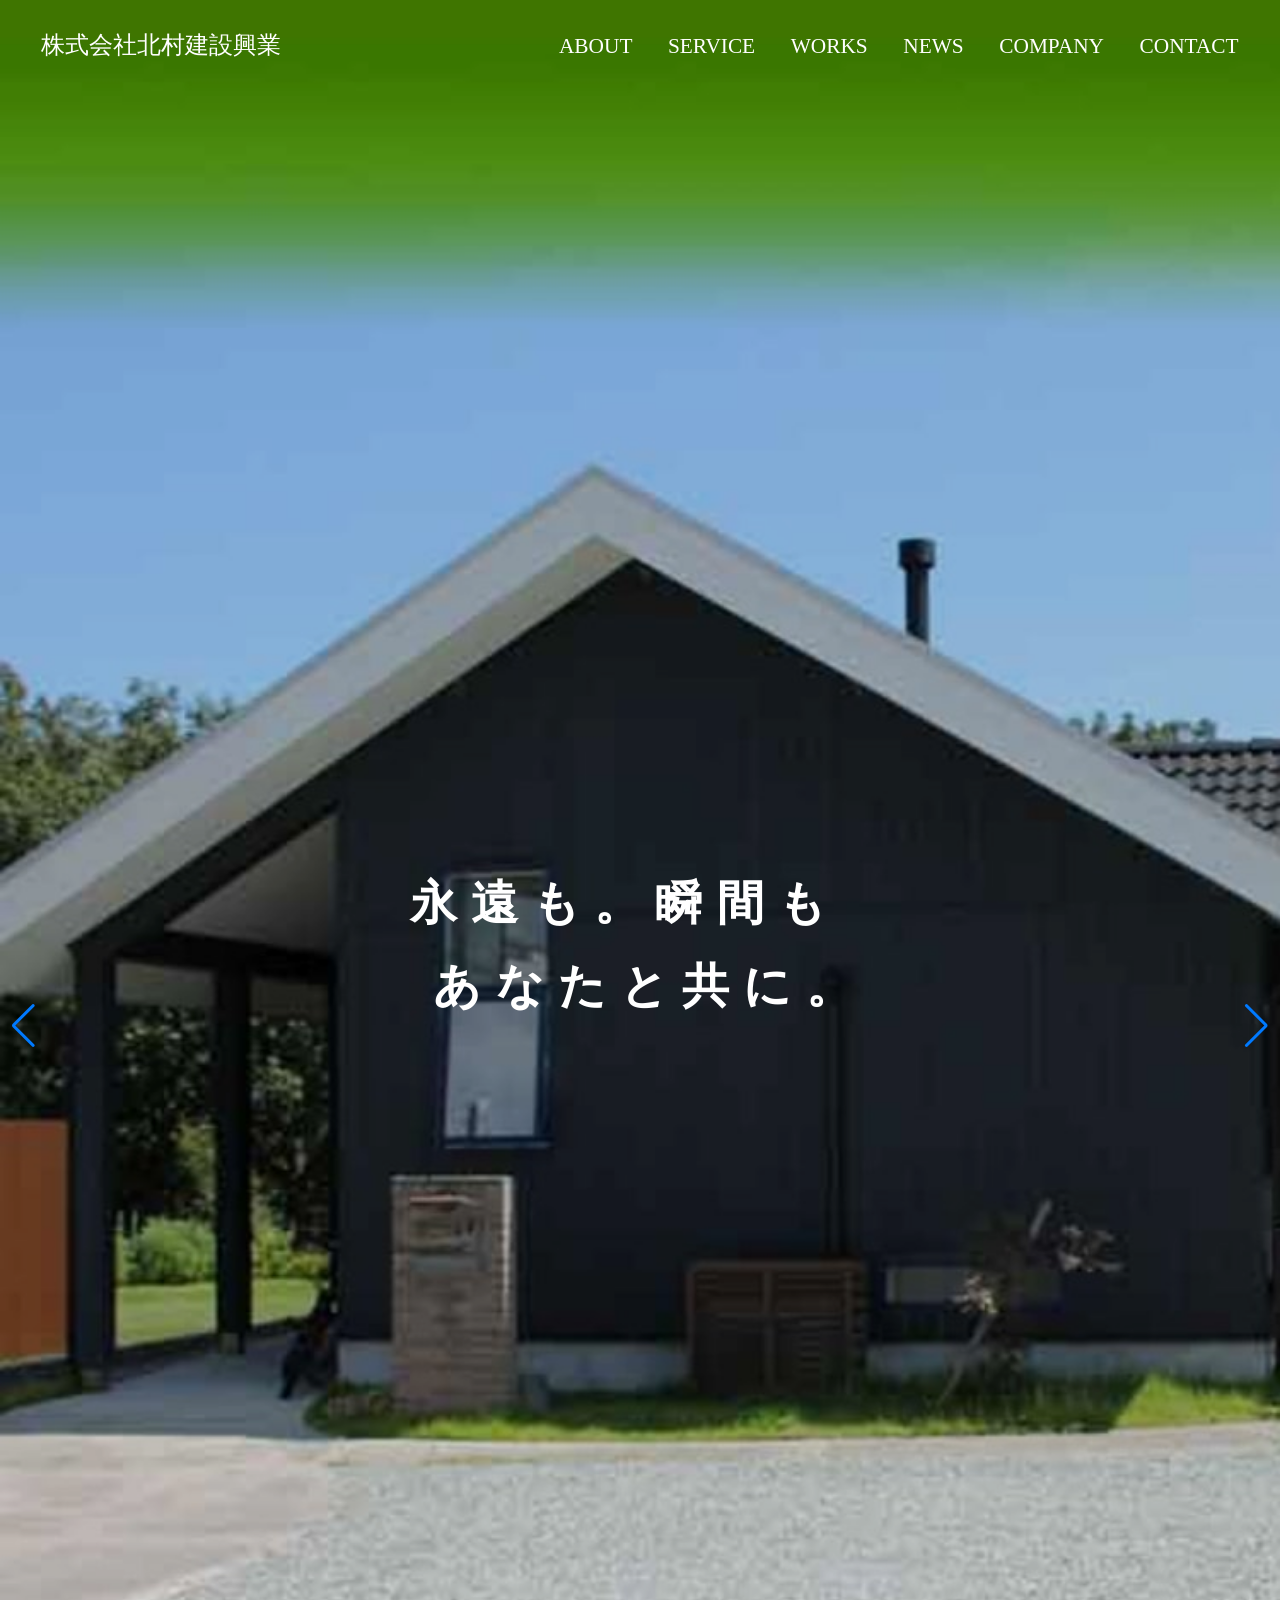
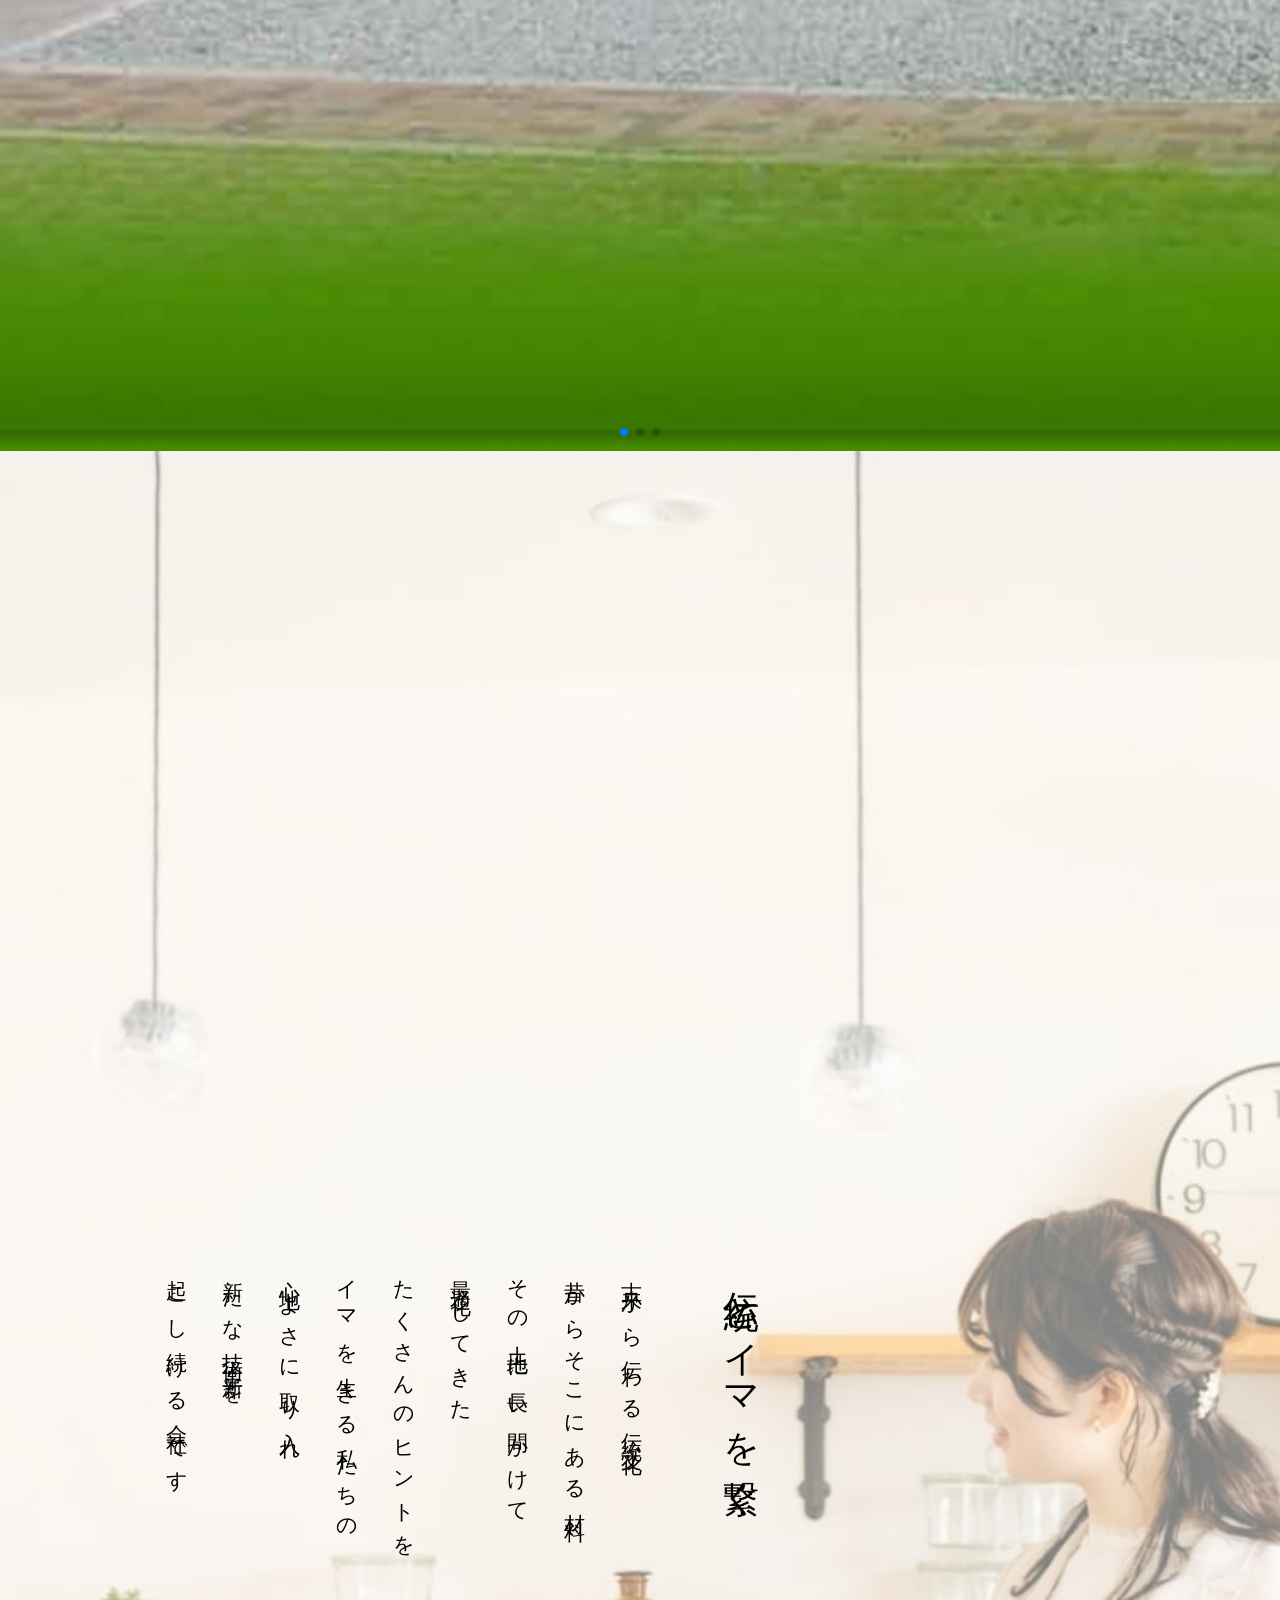
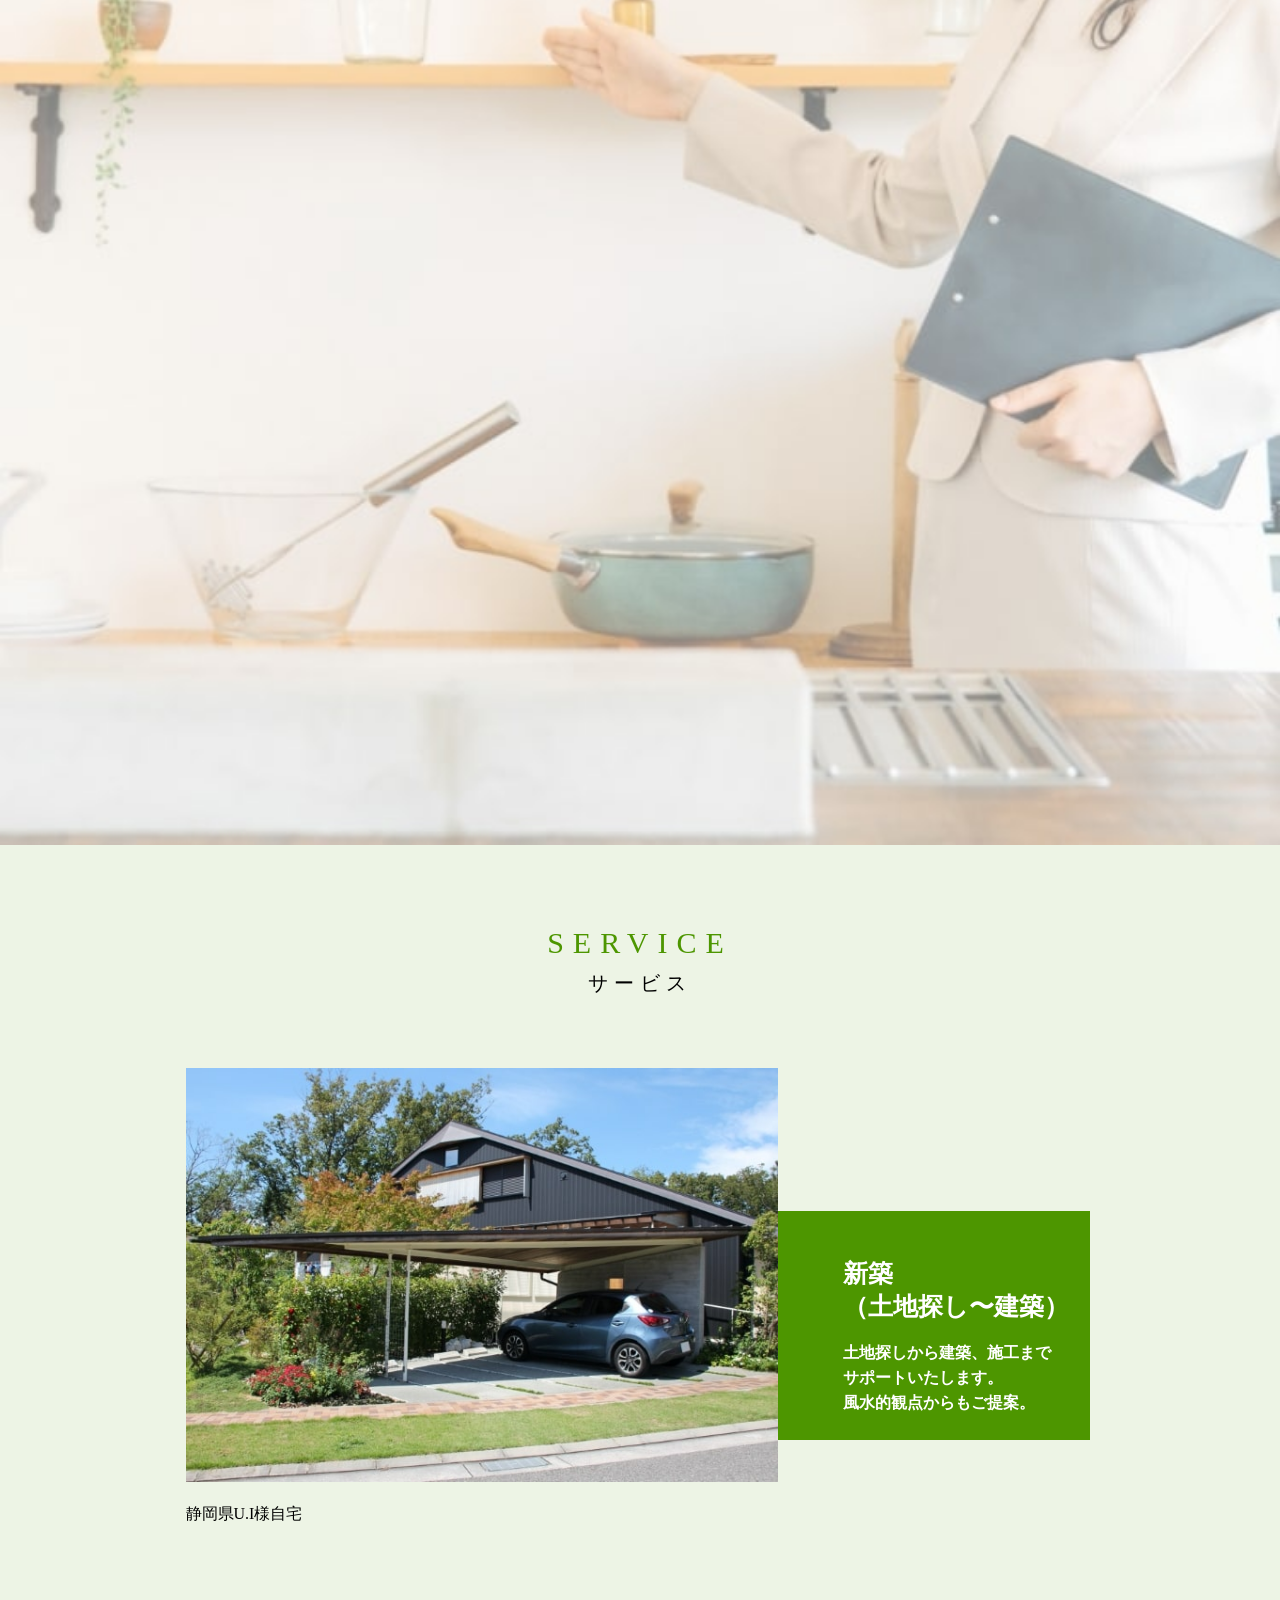
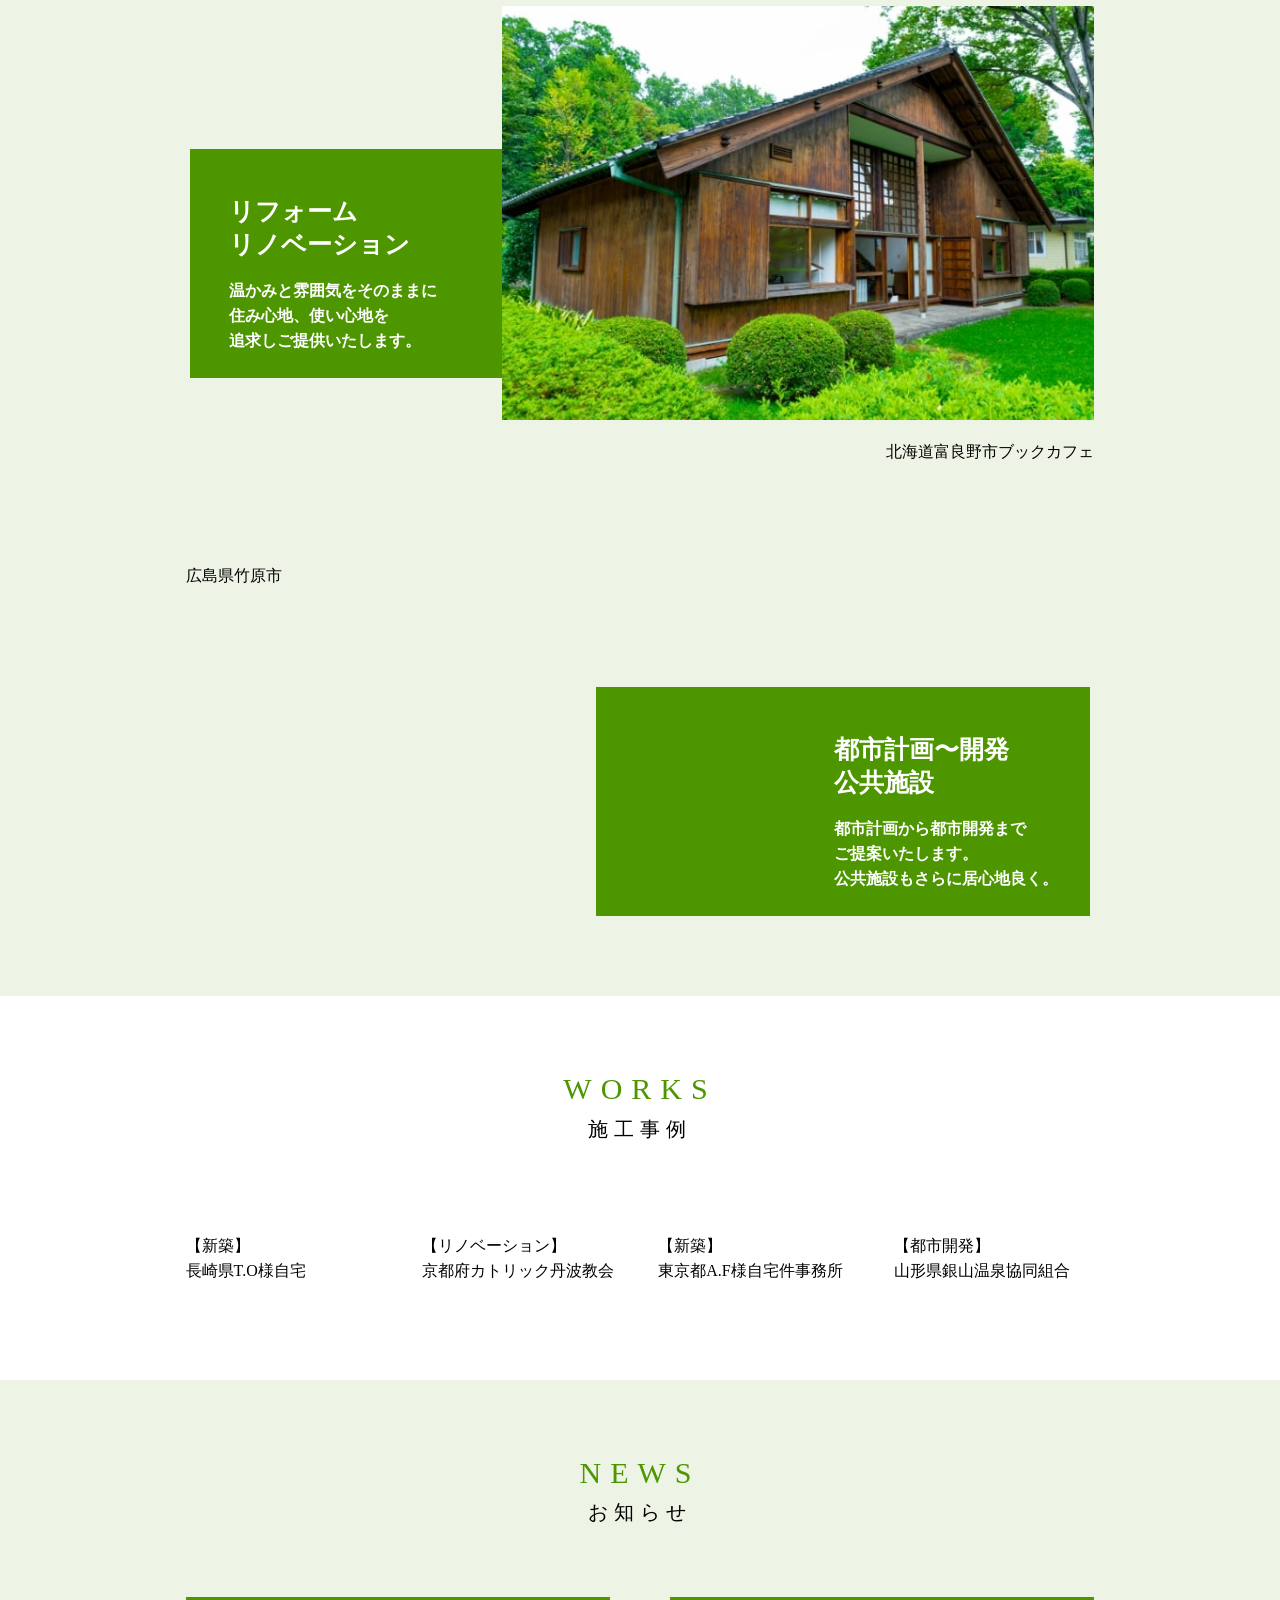
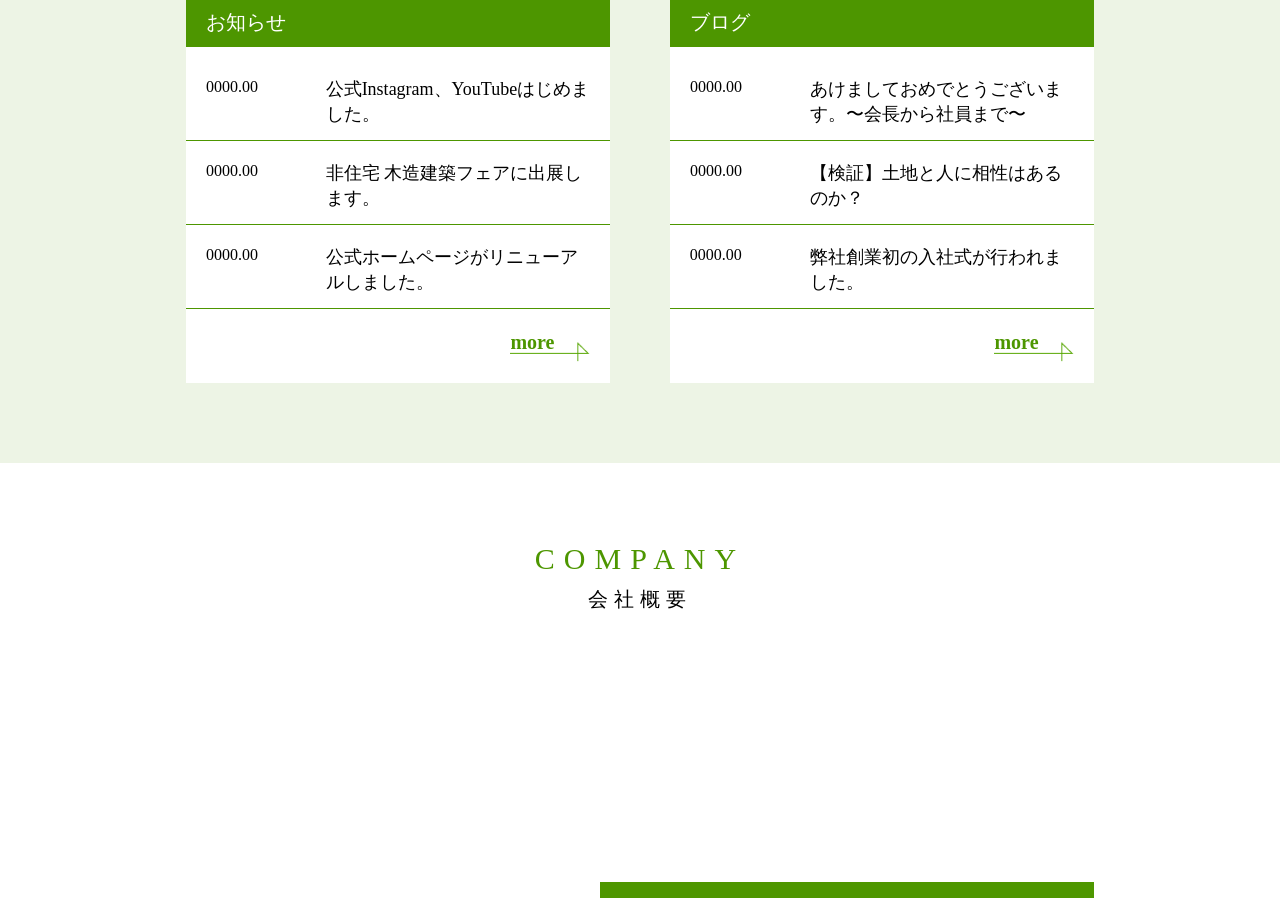
==== commit 88fb6662: "sp版コンタクト修正" ====
--- a/estate/index.html
+++ b/estate/index.html
@@ -514,7 +514,7 @@
 									</dd>
 								</dl>
 
-								<dl class="form__item flex-dl">
+								<dl class="form__item flex-dl is-horizontal">
 									<dt class="form__label">
 										<span class="form-gender">性別</span>
 									</dt>
@@ -565,7 +565,7 @@
 
 								<dl class="form__item contact-check">
 									<dt class="form__label contact-check__title">
-										何を見て当社HPを知りましたか？ (複数回答可)　*
+										何を見て当社HPを知りましたか？<br class="sp-only"> (複数回答可)　*
 									</dt>
 
 									<dd class="form__input form-checkbox">
--- a/estate/css/style.css
+++ b/estate/css/style.css
@@ -5,6 +5,11 @@
 
 @media (max-width: 767px) {
   .pc-only {
+    display: none;
+  }
+}
+@media (min-width: 768px) {
+  .sp-only {
     display: none;
   }
 }
@@ -412,8 +417,8 @@
 }
 @media (max-width: 767px) {
   .title {
-    -webkit-padding-after: 38px;
-            padding-block-end: 38px;
+    -webkit-padding-after: 37px;
+            padding-block-end: 37px;
   }
 }
 
@@ -608,6 +613,8 @@
   .works {
     -webkit-padding-before: 45px;
             padding-block-start: 45px;
+    -webkit-padding-after: 42px;
+            padding-block-end: 42px;
   }
 }
 
@@ -653,6 +660,12 @@
   }
 }
 
+@media (max-width: 767px) {
+  .works-item:last-child .works-text {
+    -webkit-margin-after: 0;
+            margin-block-end: 0;
+  }
+}
 .works-text h4 {
   font-size: 16px;
   font-weight: 500;
@@ -739,6 +752,14 @@
   -webkit-padding-after: 80px;
           padding-block-end: 80px;
 }
+@media (max-width: 767px) {
+  .news {
+    -webkit-padding-before: 45px;
+            padding-block-start: 45px;
+    -webkit-padding-after: 50px;
+            padding-block-end: 50px;
+  }
+}
 
 .news__blocks {
   display: -webkit-box;
@@ -749,6 +770,15 @@
           column-gap: 6.52%;
   max-width: 920px;
   margin: 0 auto;
+}
+@media (max-width: 767px) {
+  .news__blocks {
+    -webkit-box-orient: vertical;
+    -webkit-box-direction: normal;
+        -ms-flex-direction: column;
+            flex-direction: column;
+    gap: 45px;
+  }
 }
 
 .news-block {
@@ -796,6 +826,13 @@
   -webkit-column-gap: 17.6923076923%;
      -moz-column-gap: 17.6923076923%;
           column-gap: 17.6923076923%;
+}
+@media (max-width: 767px) {
+  .news-block__item a {
+    -webkit-column-gap: 6.0317460317%;
+       -moz-column-gap: 6.0317460317%;
+            column-gap: 6.0317460317%;
+  }
 }
 .news-block__item:first-child {
   -webkit-padding-before: 23px;
@@ -885,12 +922,29 @@
   -webkit-padding-after: 80px;
           padding-block-end: 80px;
 }
+@media (max-width: 767px) {
+  .company {
+    -webkit-padding-before: 43px;
+            padding-block-start: 43px;
+    -webkit-padding-after: 50px;
+            padding-block-end: 50px;
+  }
+}
 
 .contact-info {
   display: -webkit-box;
   display: -ms-flexbox;
   display: flex;
   position: relative;
+}
+@media (max-width: 767px) {
+  .contact-info {
+    -webkit-box-orient: vertical;
+    -webkit-box-direction: normal;
+        -ms-flex-direction: column;
+            flex-direction: column;
+    gap: 20px;
+  }
 }
 
 .location-map {
@@ -898,6 +952,11 @@
   width: 100%;
   height: 400px;
   z-index: 2;
+}
+@media (max-width: 767px) {
+  .location-map {
+    height: 300px;
+  }
 }
 
 .location-map iframe {
@@ -918,6 +977,14 @@
   z-index: 1;
   width: 83%;
   height: 262px;
+}
+@media (max-width: 767px) {
+  .right-black-company {
+    margin-top: unset;
+    margin-left: unset;
+    width: 100%;
+    height: 202px;
+  }
 }
 
 .company-second-image {
@@ -938,6 +1005,11 @@
           transform: translate(-50%, -50%);
   z-index: 3;
   color: #fff;
+}
+@media (max-width: 767px) {
+  .location-info {
+    left: 40%;
+  }
 }
 
 .name {
@@ -991,6 +1063,14 @@
           padding-block-end: 80px;
   background-color: rgba(77, 150, 0, 0.102);
 }
+@media (max-width: 767px) {
+  .contact {
+    -webkit-padding-before: 43px;
+            padding-block-start: 43px;
+    -webkit-padding-after: 50px;
+            padding-block-end: 50px;
+  }
+}
 
 .contact-title {
   -webkit-padding-after: 35px;
@@ -1003,6 +1083,12 @@
   font-size: 2rem;
   font-weight: 500;
   line-height: 1.65;
+}
+@media (max-width: 767px) {
+  .contact-text {
+    -webkit-margin-start: 0;
+            margin-inline-start: 0;
+  }
 }
 
 .form {
@@ -1017,10 +1103,14 @@
   font-weight: 500;
   line-height: 1.65;
 }
-@media screen and (max-width: 767px) {
+@media (max-width: 767px) {
   .form {
-    -webkit-margin-before: 3rem;
-            margin-block-start: 3rem;
+    -webkit-margin-start: 0;
+            margin-inline-start: 0;
+    -webkit-margin-before: 0;
+            margin-block-start: 0;
+    -webkit-margin-end: 0;
+            margin-inline-end: 0;
   }
 }
 
@@ -1030,11 +1120,6 @@
       -ms-flex-direction: column;
           flex-direction: column;
 }
-@media screen and (max-width: 767px) {
-  .form__item {
-    display: block;
-  }
-}
 
 .flex-dl {
   display: -webkit-box;
@@ -1050,15 +1135,56 @@
           flex: 1;
   height: 5rem;
 }
+@media (max-width: 767px) {
+  .flex-dl {
+    display: block;
+    -webkit-margin-before: 30px;
+            margin-block-start: 30px;
+  }
+}
+
+@media (max-width: 767px) {
+  .flex-dl dt {
+    width: auto;
+  }
+}
+
+@media (max-width: 767px) {
+  .flex-dl.is-horizontal {
+    display: -webkit-box;
+    display: -ms-flexbox;
+    display: flex;
+    -webkit-box-align: center;
+        -ms-flex-align: center;
+            align-items: center;
+  }
+}
+
+@media (max-width: 767px) {
+  .flex-dl.is-horizontal .form__label {
+    -ms-flex-negative: 0;
+        flex-shrink: 0;
+    white-space: nowrap;
+    -webkit-margin-end: 0;
+            margin-inline-end: 0;
+  }
+}
 
 .form__item:not(:first-of-type) {
   -webkit-margin-before: 4.3rem;
           margin-block-start: 4.3rem;
 }
-@media screen and (max-width: 767px) {
+@media (max-width: 767px) {
   .form__item:not(:first-of-type) {
-    -webkit-margin-before: 1.5rem;
-            margin-block-start: 1.5rem;
+    -webkit-margin-before: 2.5rem;
+            margin-block-start: 2.5rem;
+  }
+}
+
+@media (max-width: 767px) {
+  .form__item.form-dl:not(:first-of-type) {
+    -webkit-margin-before: 11px;
+            margin-block-start: 11px;
   }
 }
 
@@ -1073,13 +1199,22 @@
   line-height: 1.65;
   width: 17rem;
 }
-@media screen and (max-width: 767px) {
+@media (max-width: 767px) {
   .form__label {
     width: 100%;
-    font-size: 1.8rem;
-    line-height: 1.8333333333;
-    -webkit-padding-before: 0.4rem;
-            padding-block-start: 0.4rem;
+    font-size: 2rem;
+    line-height: 1.65;
+    -webkit-padding-before: 0.6rem;
+            padding-block-start: 0.6rem;
+    letter-spacing: 0;
+  }
+}
+
+@media (max-width: 767px) {
+  .form__item .form__label.contact-check__title {
+    -webkit-padding-before: 0;
+            padding-block-start: 0;
+    line-height: 1.5;
   }
 }
 
@@ -1151,6 +1286,37 @@
   -webkit-column-gap: 50px;
      -moz-column-gap: 50px;
           column-gap: 50px;
+}
+@media (max-width: 767px) {
+  .form-radio {
+    margin-left: 50px;
+    -webkit-column-gap: 15px;
+       -moz-column-gap: 15px;
+            column-gap: 15px;
+  }
+}
+
+@media (max-width: 767px) {
+  .form-radio label {
+    display: -webkit-inline-box;
+    display: -ms-inline-flexbox;
+    display: inline-flex;
+    -webkit-box-orient: horizontal;
+    -webkit-box-direction: normal;
+        -ms-flex-direction: row;
+            flex-direction: row;
+    -webkit-box-align: center;
+        -ms-flex-align: center;
+            align-items: center;
+    gap: 6px;
+    margin-right: 6px;
+  }
+}
+
+@media (max-width: 767px) {
+  .form-radio span {
+    white-space: nowrap;
+  }
 }
 
 .form__textarea {
@@ -1174,6 +1340,20 @@
   margin-right: 24px;
   line-height: 1.4;
 }
+@media (max-width: 767px) {
+  .form-radio label {
+    display: -webkit-inline-box;
+    display: -ms-inline-flexbox;
+    display: inline-flex;
+    -webkit-box-orient: horizontal;
+    -webkit-box-direction: normal;
+        -ms-flex-direction: row;
+            flex-direction: row;
+    -webkit-box-align: center;
+        -ms-flex-align: center;
+            align-items: center;
+  }
+}
 .form-radio input[type=radio] {
   position: absolute;
   opacity: 0;
@@ -1184,6 +1364,11 @@
   font-size: 1.8rem;
   /* 外側の白丸 */
   /* 中の黒い小さい丸（初期は非表示） */
+}
+@media (max-width: 767px) {
+  .form-radio span {
+    padding-left: 30px;
+  }
 }
 .form-radio span::before {
   content: "";
@@ -1224,10 +1409,9 @@
   font-size: 1.7rem;
   background-color: #fff;
 }
-@media screen and (max-width: 767px) {
+@media (max-width: 767px) {
   input[type=text],
   input[type=email] {
-    height: 50px;
     font-size: 1.6rem;
   }
 }
@@ -1288,6 +1472,11 @@
 .contact-check {
   padding-top: 1.7rem;
 }
+@media (max-width: 767px) {
+  .contact-check {
+    padding-top: 0;
+  }
+}
 .contact-check__title {
   white-space: nowrap;
 }
@@ -1312,7 +1501,15 @@
   cursor: pointer;
   -webkit-box-sizing: border-box;
           box-sizing: border-box;
-  padding: 8px 0;
+}
+@media (max-width: 767px) {
+  .form-checkbox label {
+    width: auto;
+    padding: 0;
+    -webkit-box-flex: 0;
+        -ms-flex: none;
+            flex: none;
+  }
 }
 .form-checkbox input[type=checkbox] {
   position: absolute;
@@ -1350,8 +1547,24 @@
           transform: translateY(-60%) rotate(-45deg);
   opacity: 0;
 }
+@media (max-width: 767px) {
+  .form-checkbox span {
+    font-size: 1.6rem;
+    line-height: 1.5625;
+    font-weight: 500;
+  }
+}
 .form-checkbox input[type=checkbox]:checked + span::after {
   opacity: 1;
+}
+@media (max-width: 767px) {
+  .form-checkbox {
+    display: grid;
+    grid-template-columns: repeat(2, auto);
+    row-gap: 5px;
+    -webkit-margin-start: 0;
+            margin-inline-start: 0;
+  }
 }
 
 .text-title {
@@ -1380,6 +1593,11 @@
   line-height: 1.7222222222;
   -webkit-overflow-scrolling: touch;
 }
+@media (max-width: 767px) {
+  .privacy-box {
+    height: 323px;
+  }
+}
 
 .form__input {
   -webkit-box-flex: 1;
@@ -1401,9 +1619,9 @@
 }
 @media screen and (max-width: 767px) {
   .contact__button {
-    width: 33.5rem;
-    -webkit-margin-before: 5rem;
-            margin-block-start: 5rem;
+    width: 100%;
+    -webkit-margin-before: 4.5rem;
+            margin-block-start: 4.5rem;
   }
 }
 @media screen and (max-width: 370px) {
@@ -1431,11 +1649,10 @@
   display: flex;
   padding-bottom: 2px;
 }
-@media screen and (max-width: 767px) {
+@media (max-width: 767px) {
   input[type=submit] {
     font-size: 2rem;
     line-height: 1.3;
-    height: 41px;
     -webkit-padding-before: unset;
             padding-block-start: unset;
     -webkit-padding-after: unset;
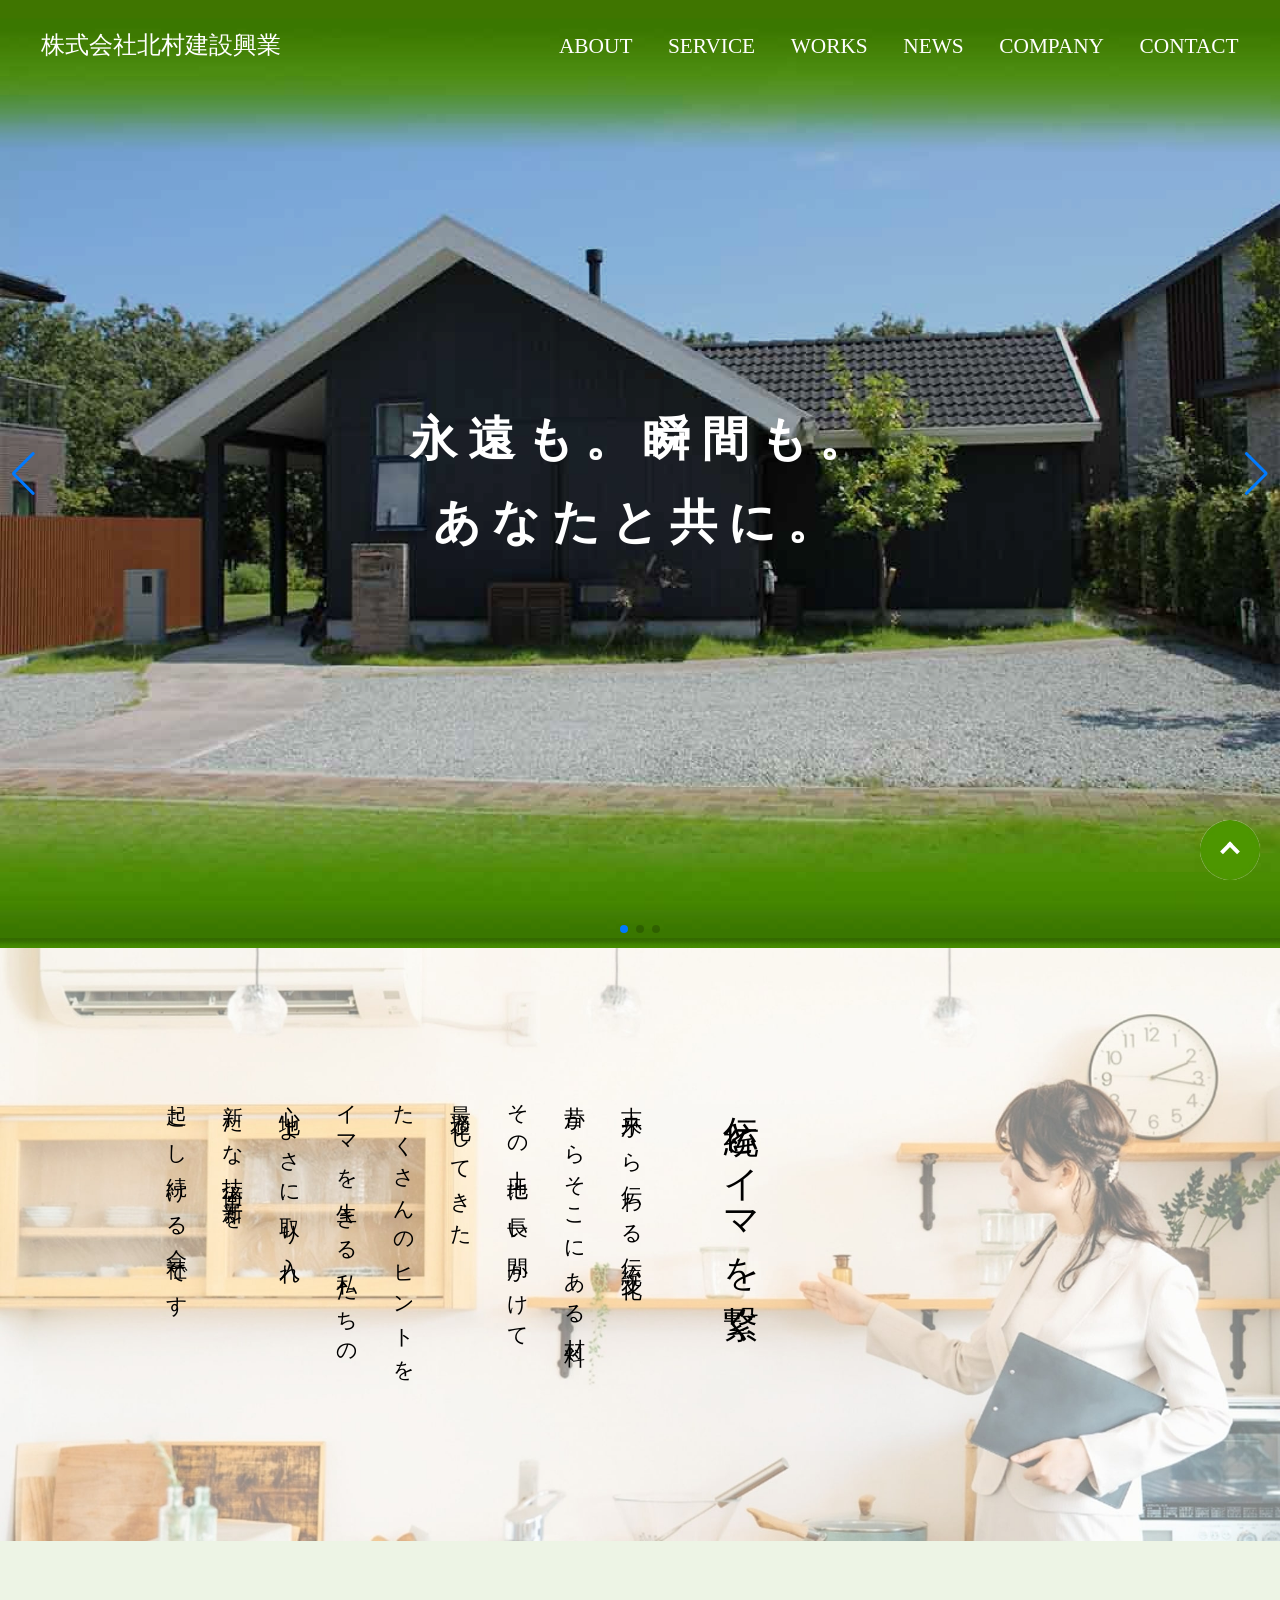
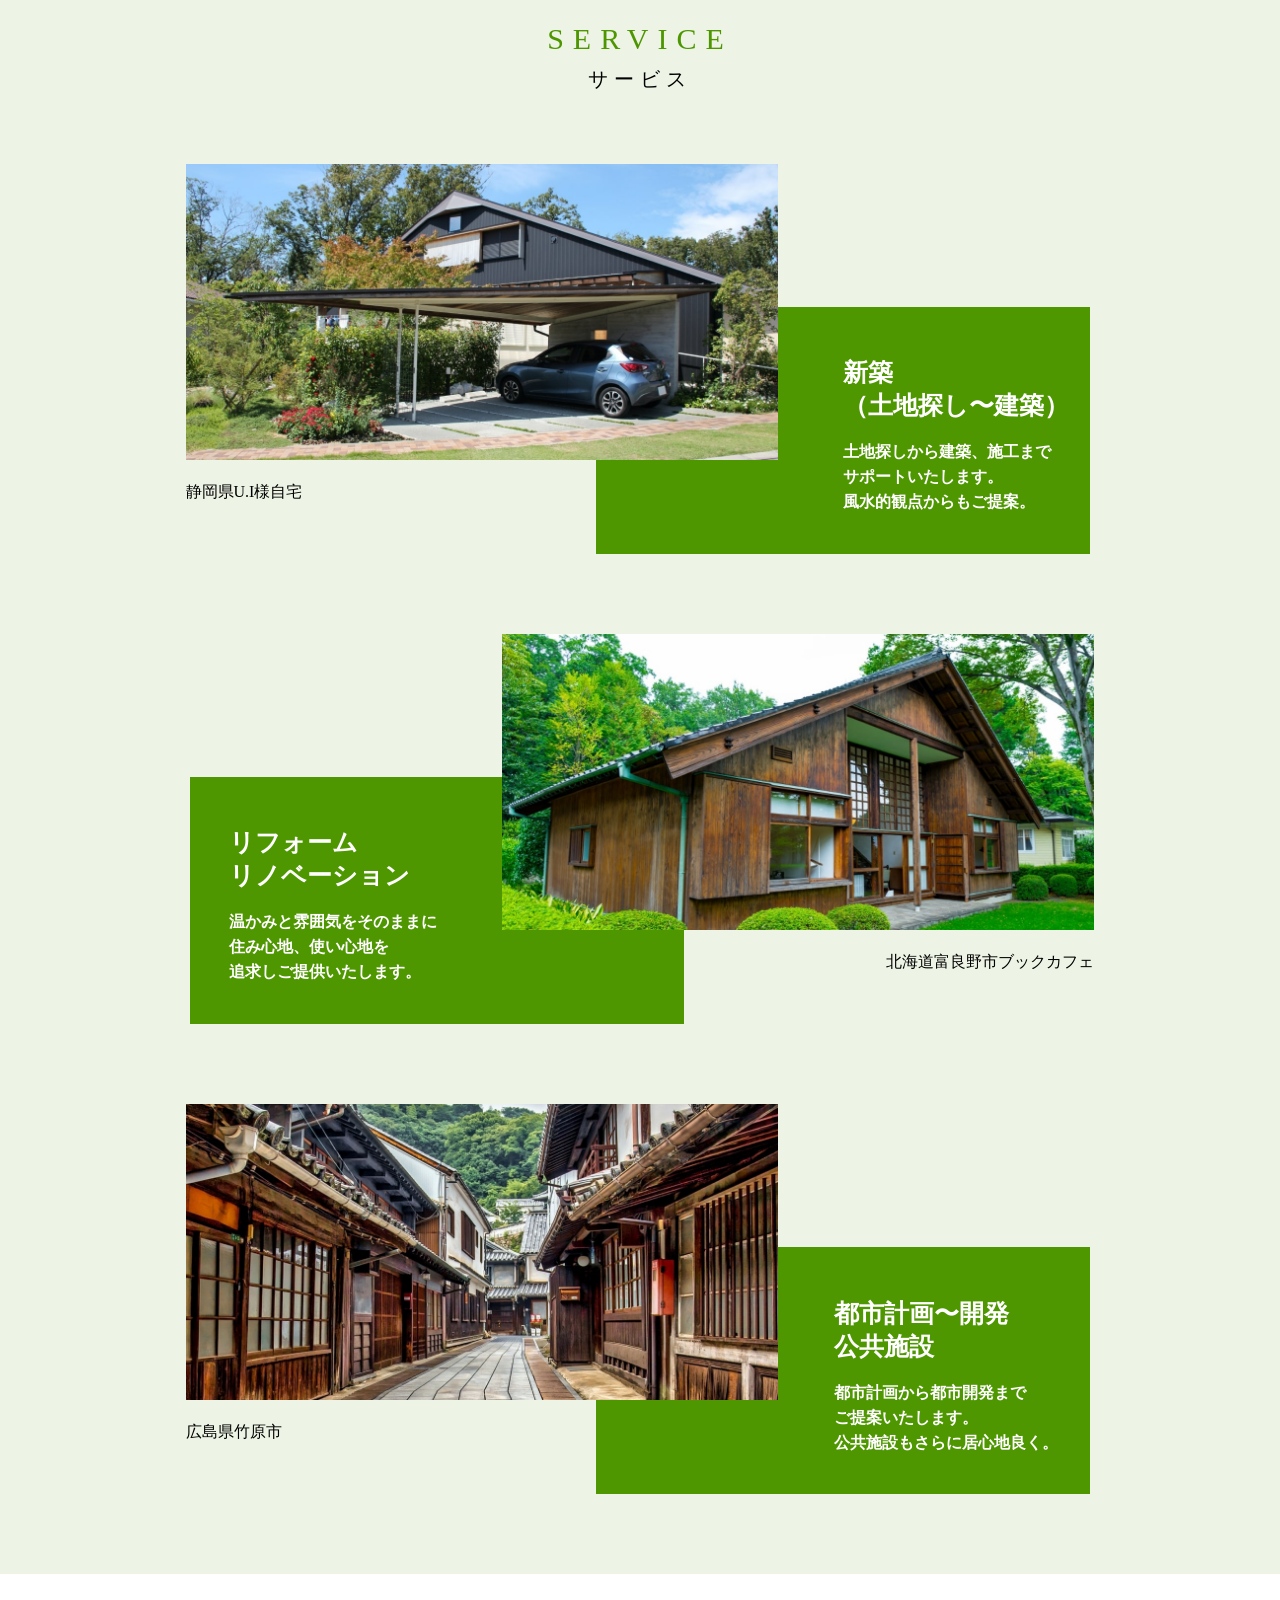
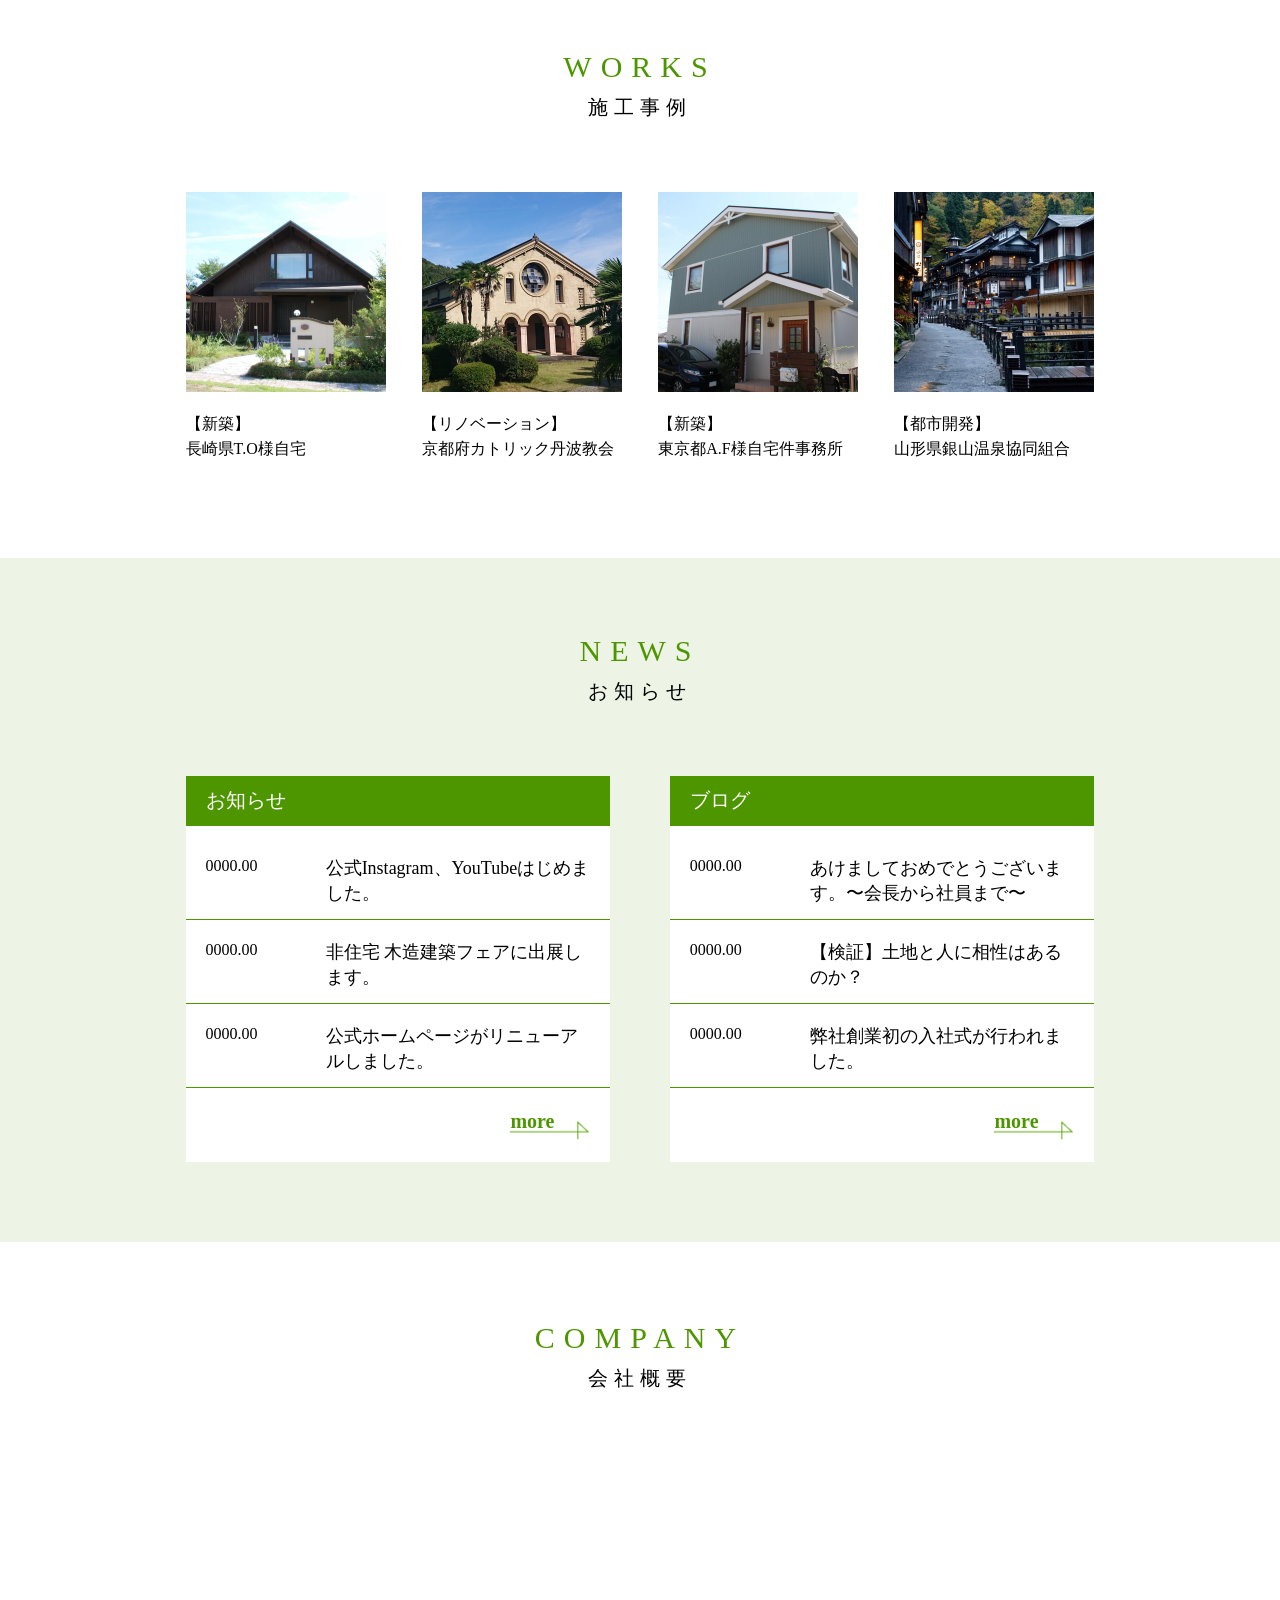
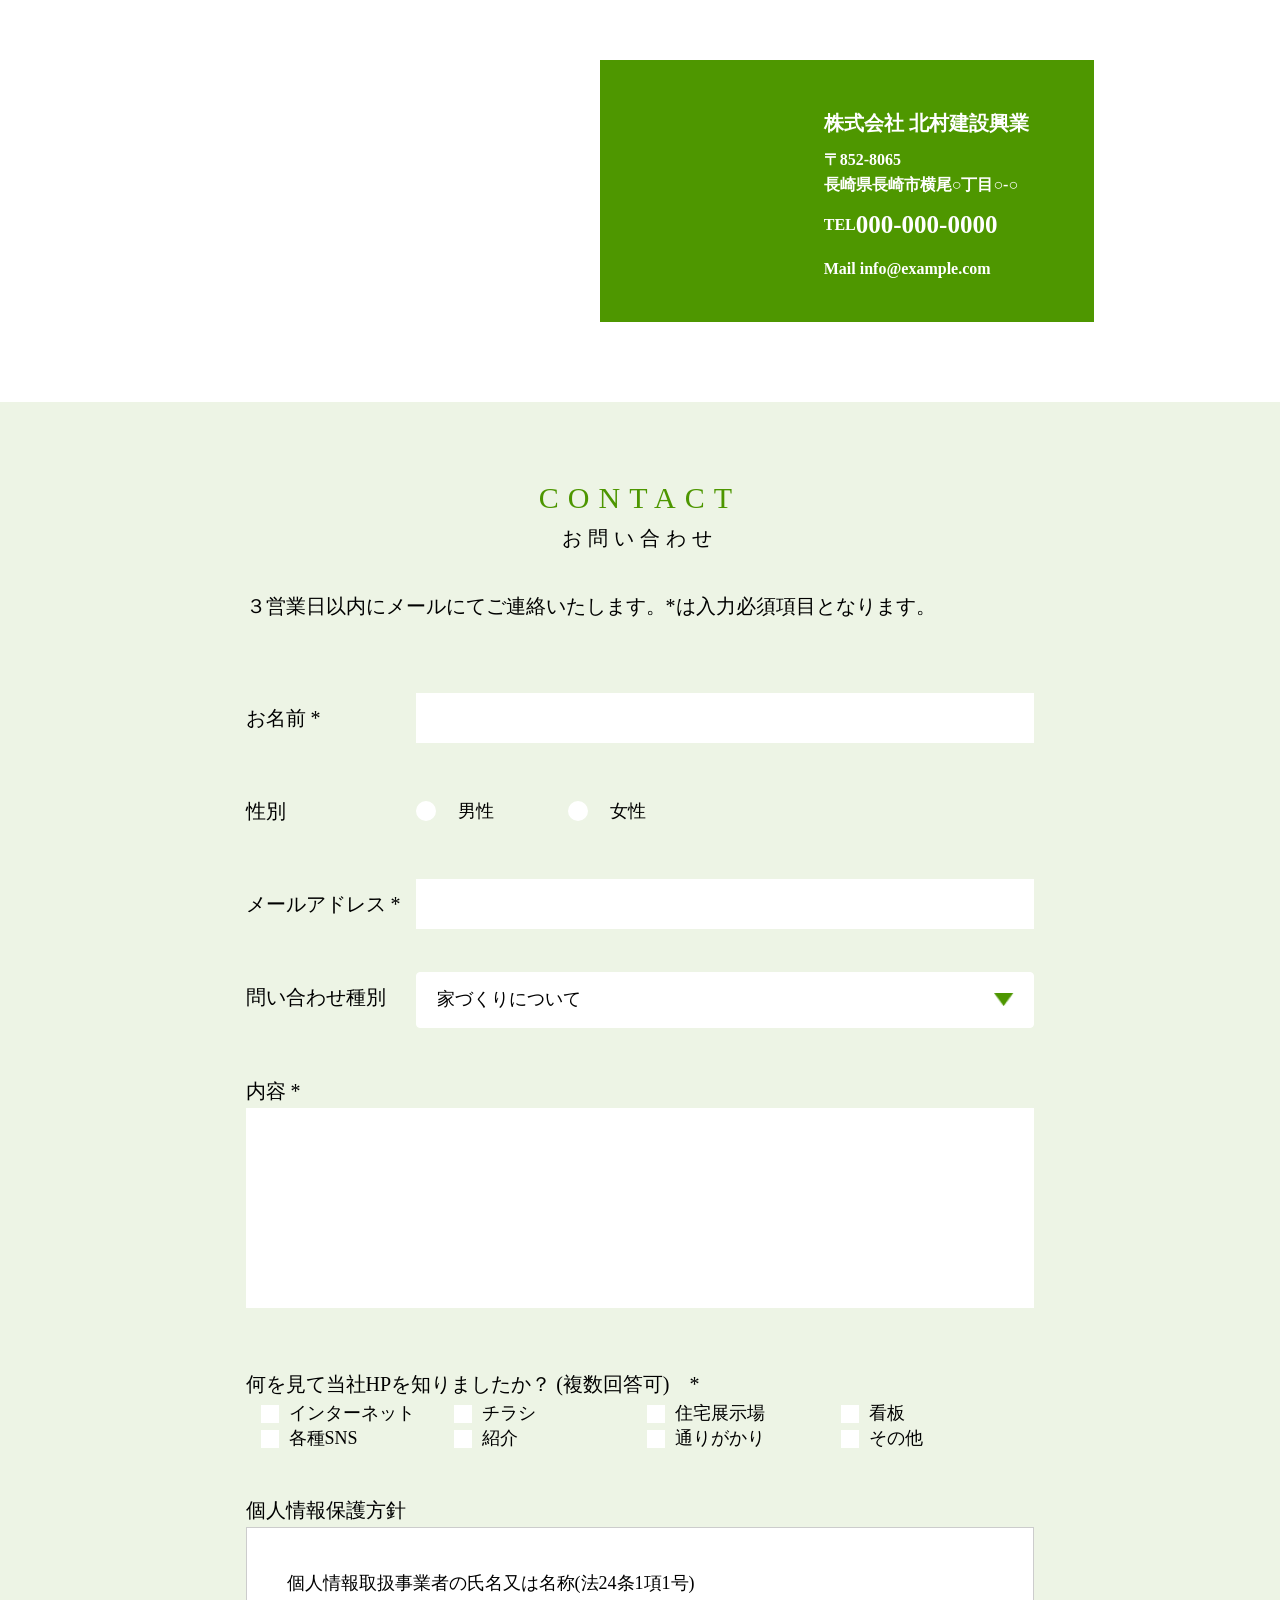
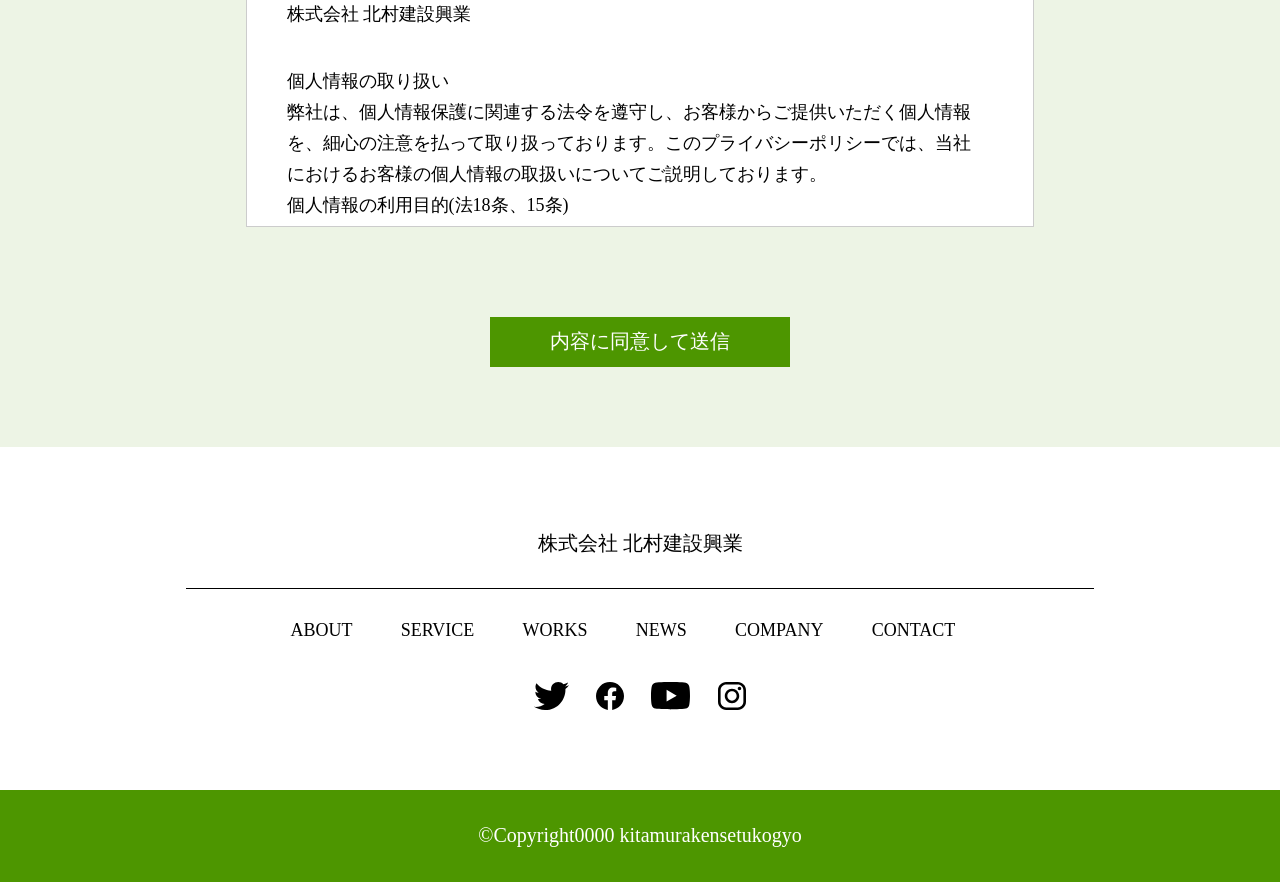
==== commit a310ee19: "sp版コンタクトとフッター修正" ====
--- a/estate/index.html
+++ b/estate/index.html
@@ -138,7 +138,7 @@
 
 						<div class="fv-catch">
 							<div class="fv-text">
-								<p>永遠も。<br class="sp-catch">瞬間も<br>
+								<p>永遠も。<br class="sp-catch">瞬間も。<br>
 									あなたと共に。</p>
 							</div>
 						</div>
@@ -723,7 +723,7 @@
 		</div>
 		<div class="footer-copyright">
 			<div class="copyright">
-				<p class="mark">©︎Copyright2022 kitamurakensetukogyo</p>
+				<p class="mark">©︎Copyright0000<br class="sp-only"> kitamurakensetukogyo</p>
 			</div>
 		</div>
 		<a href="#" class="pagetop">
@@ -776,11 +776,11 @@
 	<script src="./js/script.js"></script>
 
 	<script src="https://unpkg.com/aos@2.3.1/dist/aos.js"></script>
-	AOS.init({
+	<!-- AOS.init({
 	once: true, // 1回だけ実行（スクロール戻しても再発火しない）
 	offset: 120, // 発火位置調整
 	duration: 800 // アニメーション時間（ms）
-	});
+	}); -->
 	</script>
 	<script>
 		document.addEventListener('DOMContentLoaded', function () {
--- a/estate/css/style.css
+++ b/estate/css/style.css
@@ -292,11 +292,12 @@
   z-index: 10;
   color: #ffffff;
   line-height: 1.75;
-  letter-spacing: 1.1111111111vw;
+  letter-spacing: 0.7em;
 }
 @media (max-width: 767px) {
   .fv-catch {
     top: 38%;
+    left: 10%;
   }
 }
 
@@ -319,8 +320,33 @@
 }
 @media (max-width: 767px) {
   .fv-text {
+    display: -webkit-box;
+    display: -ms-flexbox;
+    display: flex;
     font-size: 8vw;
     line-height: 2;
+    -webkit-box-pack: center;
+        -ms-flex-pack: center;
+            justify-content: center;
+    letter-spacing: 30%;
+  }
+}
+
+@media (max-width: 767px) {
+  .fv-catch .fv-text p {
+    display: -webkit-box;
+    display: -ms-flexbox;
+    display: flex;
+    -webkit-box-orient: vertical;
+    -webkit-box-direction: normal;
+        -ms-flex-direction: column;
+            flex-direction: column;
+    gap: 1.6rem;
+    /* 行間。デザインに合わせて調整 */
+    text-align: center;
+    -webkit-box-align: center;
+        -ms-flex-align: center;
+            align-items: center;
   }
 }
 
@@ -346,6 +372,8 @@
   .about-text {
     display: block;
     font-size: 6.6666666667vw;
+    top: 38%;
+    right: 15%;
   }
 }
 
@@ -359,6 +387,12 @@
   font-size: 2.7777777778vw;
   font-weight: 500;
   letter-spacing: 0.118em;
+}
+@media (max-width: 767px) {
+  .about-text h2 {
+    font-size: 6.6666666667vw;
+    letter-spacing: 0.119em;
+  }
 }
 
 .about-catch p {
@@ -372,6 +406,13 @@
   font-weight: 500;
   line-height: 2.6666666667;
   letter-spacing: 0.37em;
+}
+@media (max-width: 767px) {
+  .about-catch p {
+    font-size: 4.2666666667vw;
+    letter-spacing: 0.25em;
+    line-height: 1.625;
+  }
 }
 
 .service {
@@ -735,6 +776,12 @@
           box-sizing: border-box;
   pointer-events: all;
 }
+@media (max-width: 767px) {
+  .modal-item {
+    width: 315px;
+    padding: 2rem 2rem 1.4rem;
+  }
+}
 
 .modal-item__image {
   width: 100%;
@@ -743,6 +790,16 @@
 .modal-item__name {
   -webkit-padding-before: 0.9rem;
           padding-block-start: 0.9rem;
+}
+@media (max-width: 767px) {
+  .modal-item__name {
+    -webkit-padding-before: 0.7rem;
+            padding-block-start: 0.7rem;
+  }
+}
+
+#modalText {
+  line-height: 1.5625;
 }
 
 .news {
@@ -1672,6 +1729,14 @@
   -webkit-padding-after: 80px;
           padding-block-end: 80px;
 }
+@media (max-width: 767px) {
+  .footer {
+    -webkit-padding-before: 50px;
+            padding-block-start: 50px;
+    -webkit-padding-after: 50px;
+            padding-block-end: 50px;
+  }
+}
 
 .company-name {
   border-bottom: 1px solid #000000;
@@ -1682,12 +1747,26 @@
   font-weight: 500px;
   line-height: 1.65;
 }
+@media (max-width: 767px) {
+  .company-name {
+    -webkit-padding-after: 20px;
+            padding-block-end: 20px;
+  }
+}
 
 .footer__nav {
   -webkit-margin-before: 25px;
           margin-block-start: 25px;
   -webkit-margin-start: 105px;
           margin-inline-start: 105px;
+}
+@media (max-width: 767px) {
+  .footer__nav {
+    -webkit-margin-before: 0px;
+            margin-block-start: 0px;
+    -webkit-margin-start: 0px;
+            margin-inline-start: 0px;
+  }
 }
 
 .footer__nav ul {
@@ -1701,9 +1780,20 @@
   font-weight: 500;
   line-height: 1.8333333333;
 }
-@media (min-width: 767px) and (max-width: 858px) {
+@media (max-width: 767px) {
   .footer__nav ul {
     font-size: 1.6rem;
+    -webkit-column-gap: 9%;
+       -moz-column-gap: 9%;
+            column-gap: 9%;
+    row-gap: 5px;
+    -ms-flex-wrap: wrap;
+        flex-wrap: wrap;
+    -webkit-box-pack: center;
+        -ms-flex-pack: center;
+            justify-content: center;
+    -webkit-margin-before: 20px;
+            margin-block-start: 20px;
   }
 }
 
@@ -1722,8 +1812,15 @@
   -webkit-column-gap: 3%;
      -moz-column-gap: 3%;
           column-gap: 3%;
-  -webkit-margin-before: 26px;
-          margin-block-start: 26px;
+  -webkit-margin-before: 35px;
+          margin-block-start: 35px;
+}
+@media (max-width: 767px) {
+  .sns {
+    -webkit-column-gap: 9.5%;
+       -moz-column-gap: 9.5%;
+            column-gap: 9.5%;
+  }
 }
 
 .sns img {
@@ -1751,12 +1848,22 @@
   height: 92px;
 }
 
+@media (max-width: 767px) {
+  .footer-copyright .mark {
+    text-align: center;
+    -webkit-box-pack: center;
+        -ms-flex-pack: center;
+            justify-content: center;
+  }
+}
+
 .pagetop {
   position: fixed;
   right: 20px;
   bottom: 20px;
   width: 60px;
   height: 60px;
+  z-index: 5;
 }
 .pagetop img {
   width: 100%;
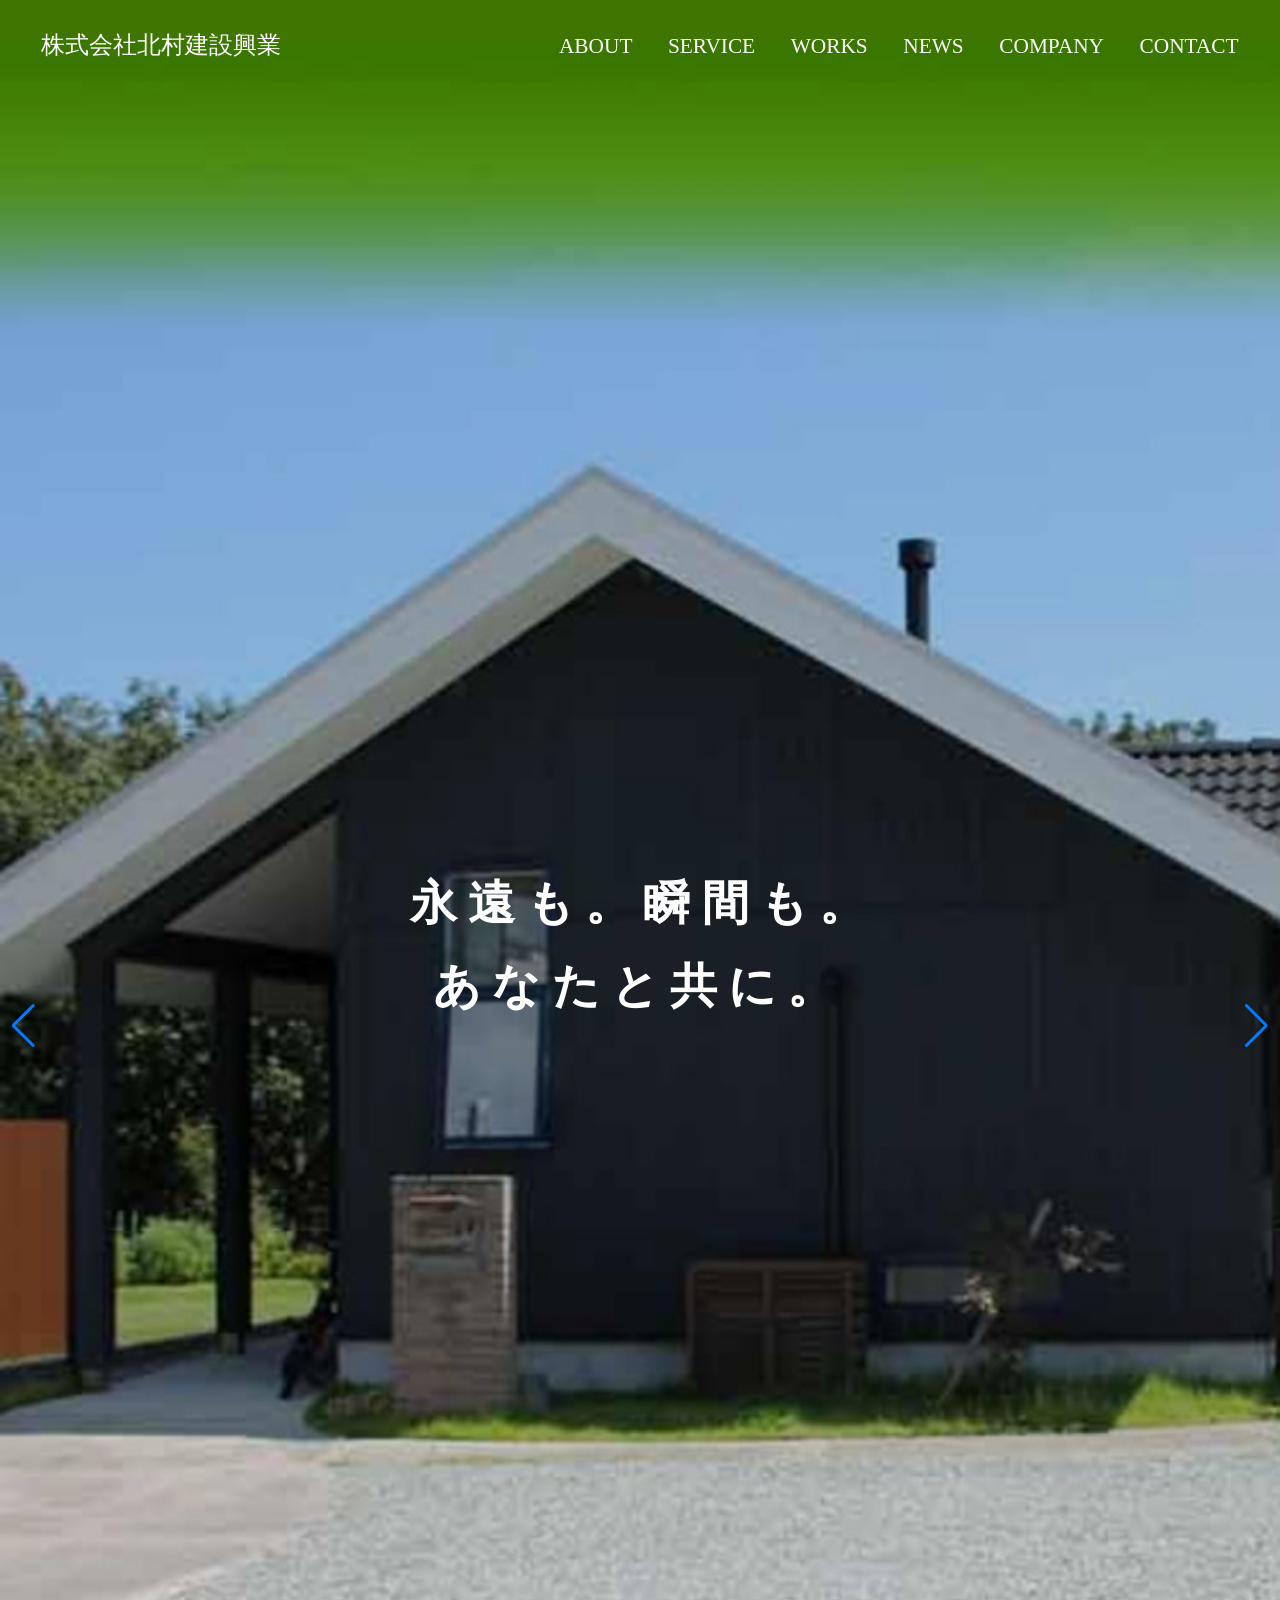
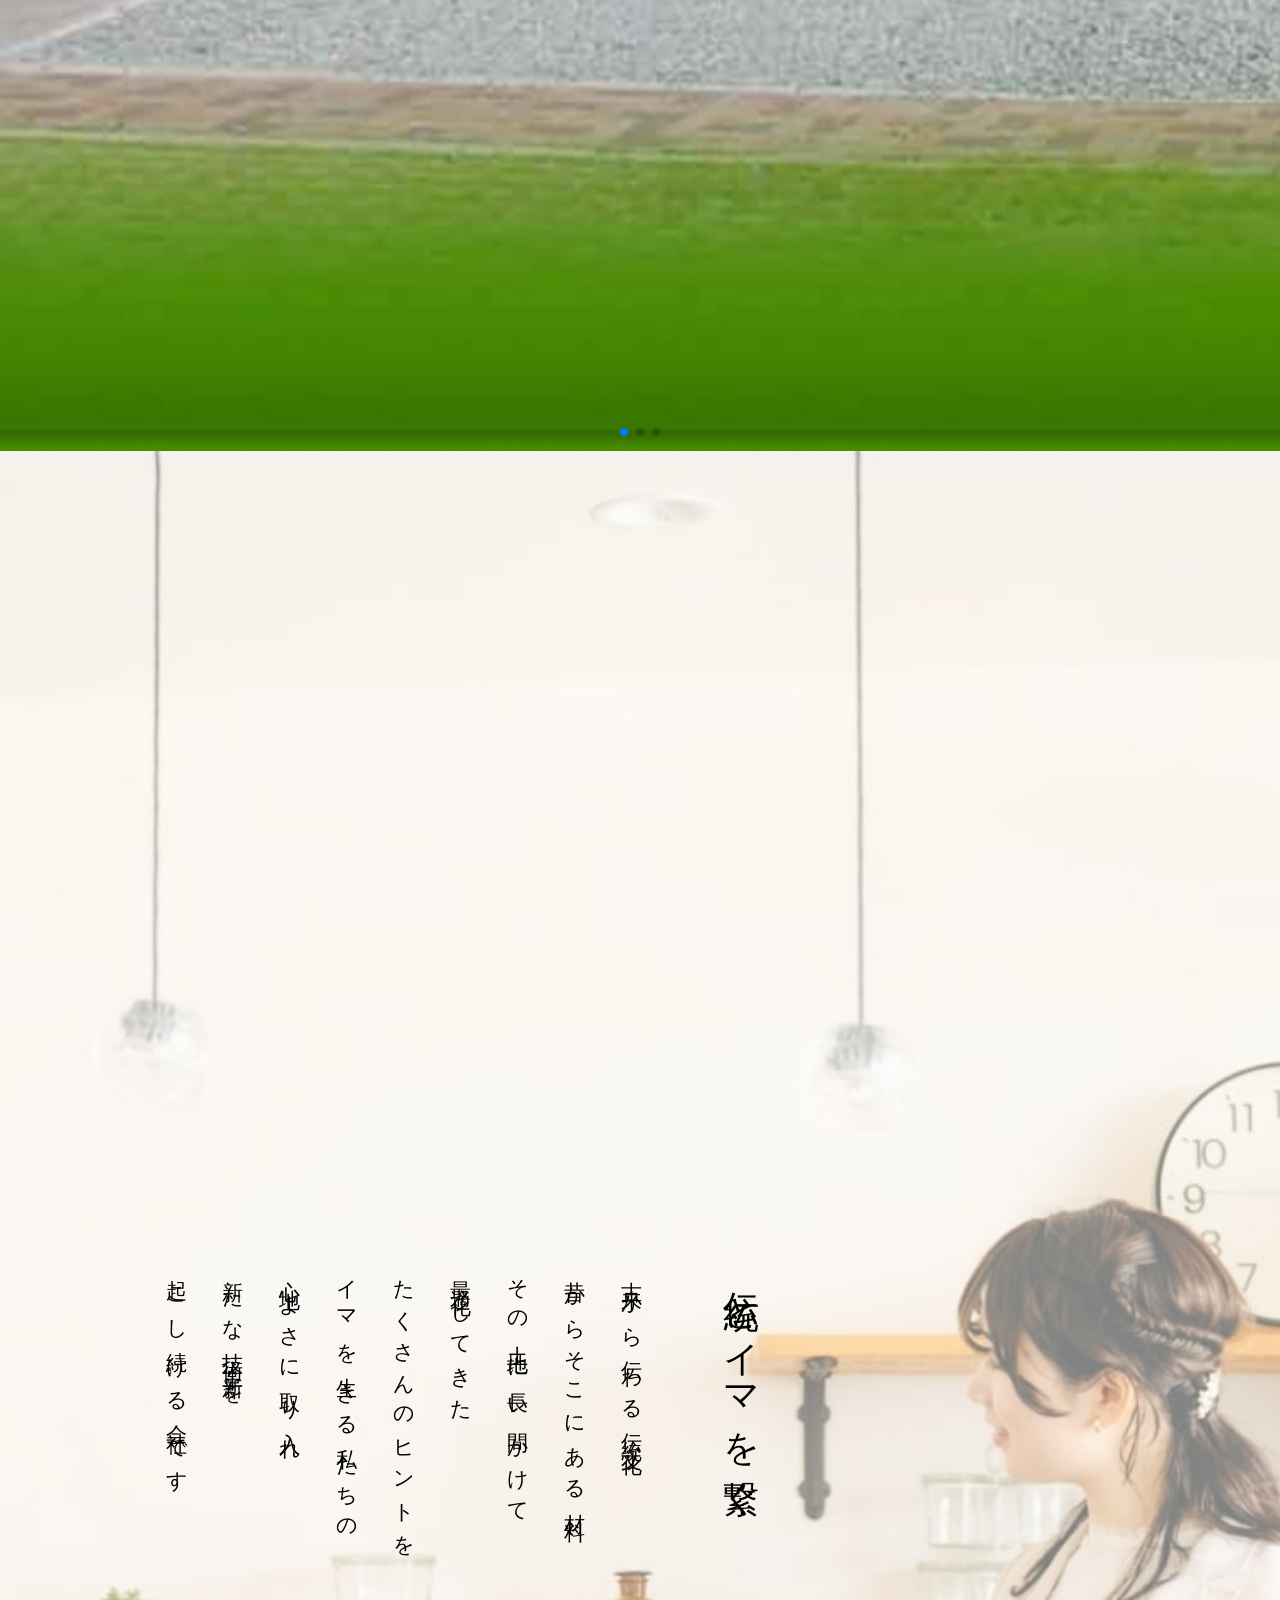
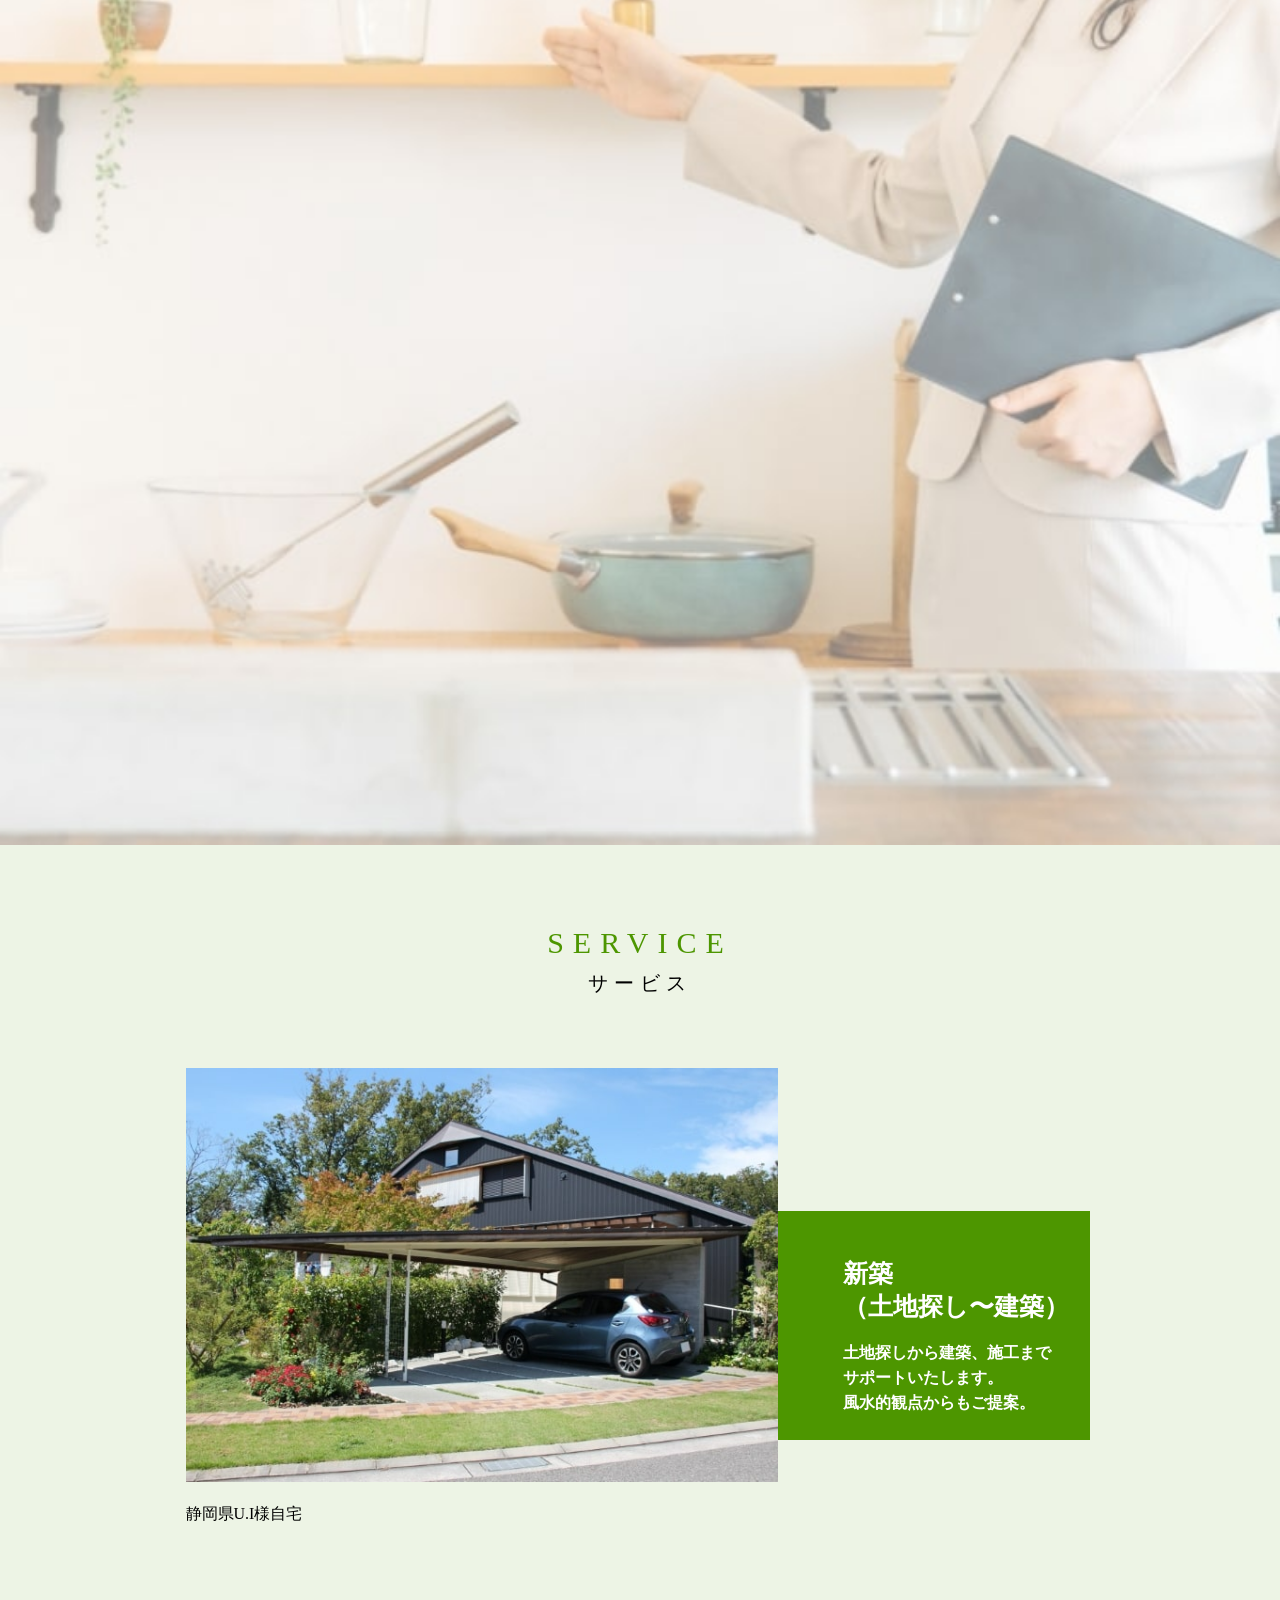
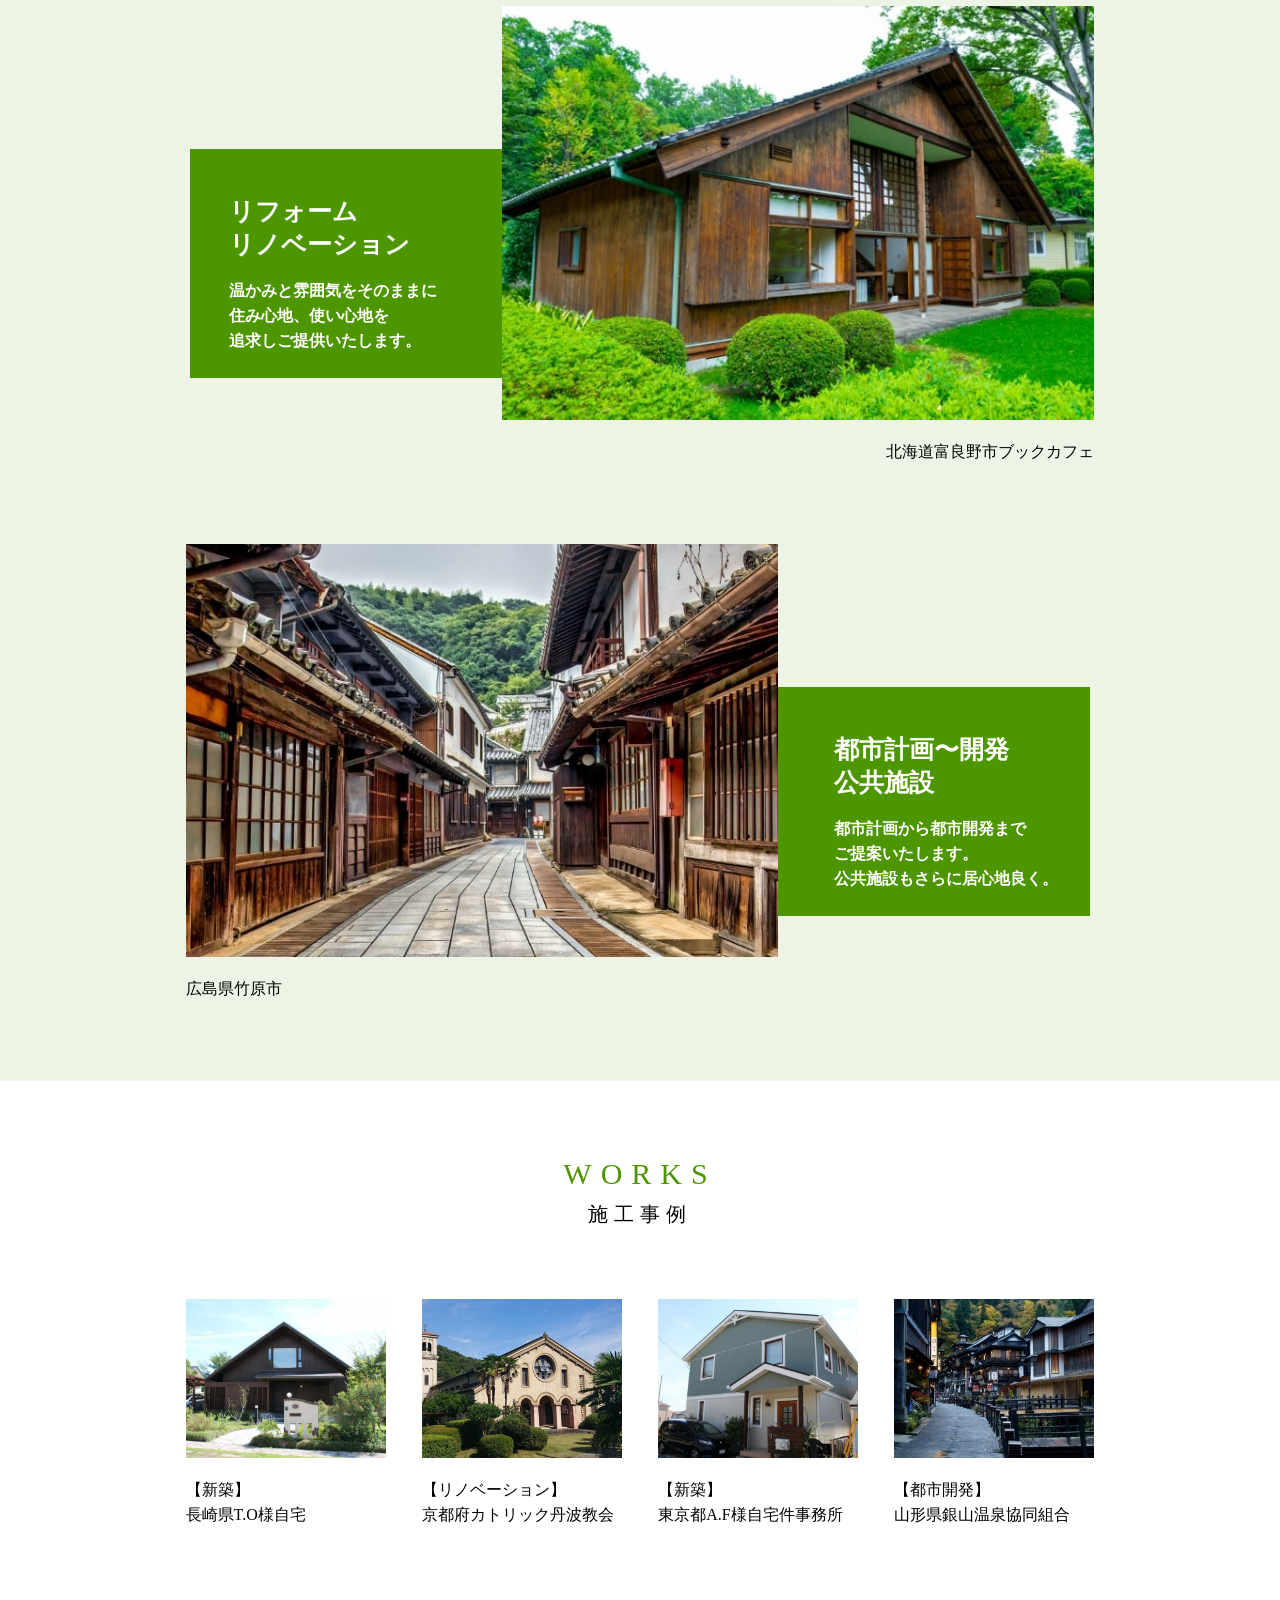
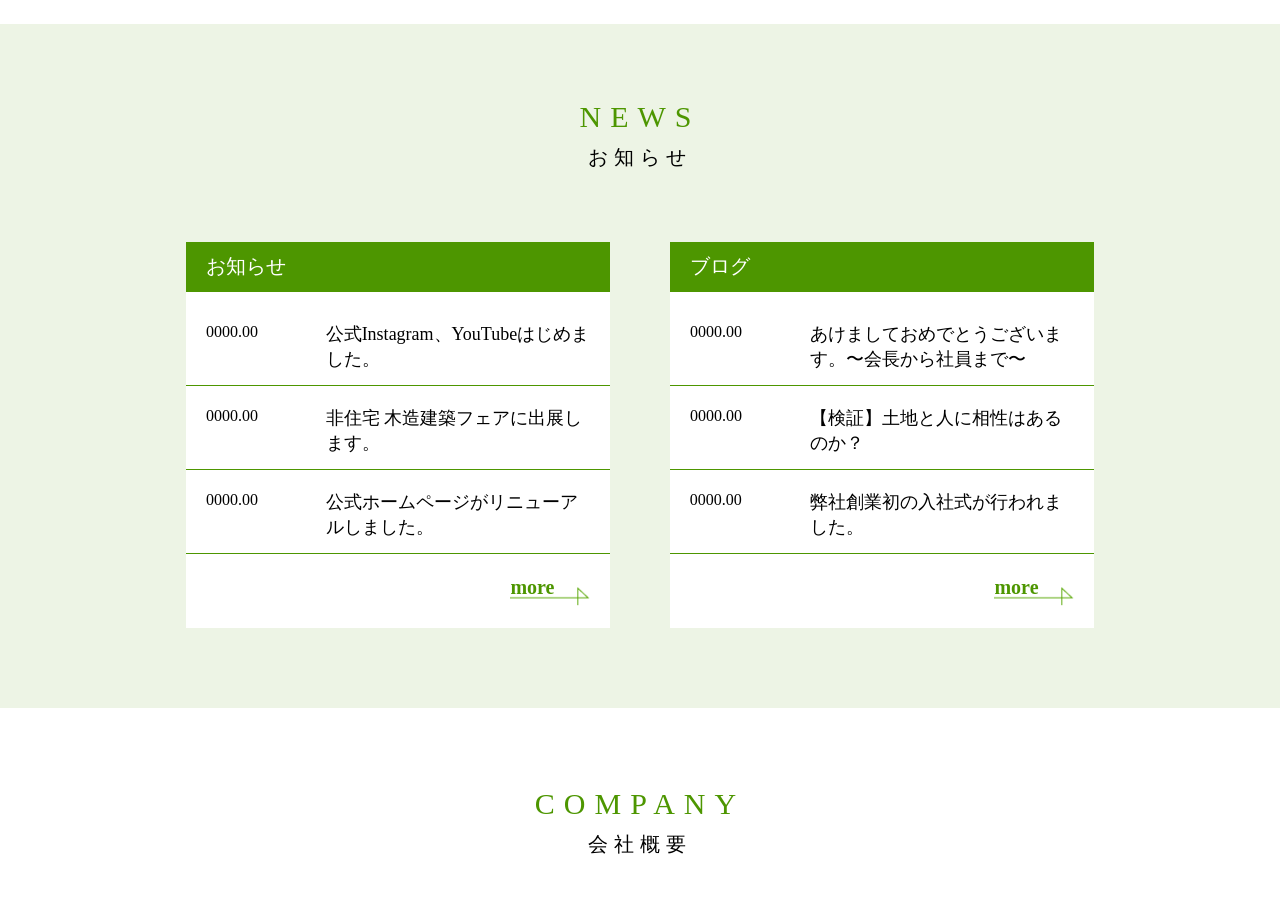
==== commit 07754ec7: "sp版aboutの縦書き、contactの修正" ====
--- a/estate/index.html
+++ b/estate/index.html
@@ -59,12 +59,12 @@
 			<div class="header__nav">
 				<nav>
 					<ul>
-						<li><a href="#about">ABOUT</a></li>
-						<li><a href="#service">SERVICE</a></li>
-						<li><a href="#works">WORKS</a></li>
-						<li><a href="#news">NEWS</a></li>
-						<li><a href="#company">COMPANY</a></li>
-						<li><a href="#contact">CONTACT</a></li>
+						<li><a href="#about" class="nav-link">ABOUT</a></li>
+						<li><a href="#service" class="nav-link">SERVICE</a></li>
+						<li><a href="#works" class="nav-link">WORKS</a></li>
+						<li><a href="#news" class="nav-link">NEWS</a></li>
+						<li><a href="#company" class="nav-link">COMPANY</a></li>
+						<li><a href="#contact" class="nav-link">CONTACT</a></li>
 					</ul>
 				</nav>
 
@@ -261,7 +261,7 @@
 							</div>
 						</div>
 					</div>
-				</div>	
+				</div>
 			</div>
 		</section>
 
@@ -510,7 +510,8 @@
 										<label for="name">お名前 *</label>
 									</dt>
 									<dd class="form__input">
-										<input type="text" name="name" id="name" />
+										<input type="text" name="name" id="name" placeholder="例：北村太郎" />
+										<!-- <input type="text" name="name" id="name" /> -->
 									</dd>
 								</dl>
 
@@ -535,7 +536,7 @@
 										<label for="form-email">メールアドレス *</label>
 									</dt>
 									<dd class="form__input">
-										<input type="email" name="email" id="form-email" />
+										<input type="email" name="email" id="form-email" placeholder="例：aaaaaaaa@gmail.com" />
 									</dd>
 								</dl>
 
@@ -610,64 +611,92 @@
 									</dt>
 									<dd class="form__input">
 										<div class="privacy-box">
-											<p>
+											<h5>
 												個人情報取扱事業者の氏名又は名称(法24条1項1号)<br>
-												株式会社 北村建設興業<br></p>
-											<p class="text">個人情報の取り扱い<br>
-												弊社は、個人情報保護に関連する法令を遵守し、お客様からご提供いただく個人情報を、細心の注意を払って取り扱っております。このプライバシーポリシーでは、当社におけるお客様の個人情報の取扱いについてご説明しております。<br>
-
-												個人情報の利用目的(法18条、15条)<br>
-												弊社は建築物の設計、施工を主とした当社業務ならびにアフターサービスをさせていただく上で、お客様の個人情報を原則として次の利用目的の範囲内で利用させていただきます。なお、アンケート用紙・ウェブサイトの他のページ等で特に利用目的を定めている場合は、その利用目的を含みます。<br>
-
-												・お客様からご注文頂いた工事を適切に完成させるため及び物品の納品をさせて頂くため、お客様へ弊社が取扱う商品を積極的に提案する営業活動のため、商品及びサービスの提供に関する手続(融資・申請・保証・保険・登記など)の支援、取次ぎのため
-												・お客様に弊社が取扱う商品、企業活動、イベント等に関するお知らせをお届けするため (カタログ、ご提案資料、展示のご案内、各種刊行物など)
-												・見学会等へご来場のお客様へのご商談、ご来場日時の確認のため
-												・商品やサービスについてお客さまからいただいたご意見を活用するため
-												・商品のアフターサービス、メンテナンス等のためにお客さまと接触するため
-												・その他お客さまから寄せられたご意見、ご要望にお応えするため、及び弊社が取扱う商品、サービス等の向上を図るため
-
-												保有個人データ利用目的(法24条1項2号)<br>
-												・当社が建築したお客様宅のアフターメンテナンスを行うため
-												・当社がお客様に提供するサービスにおいて利用するため
-												・お客様に特別なサービスや新しい商品などの情報を的確にお知らせするため
-												・お客様に合ったサービスを提供するため
-												・当社の建築した住宅の利用状況や利用環境などに関する調査を実施して客観的にお客様の満足度を把握するため
-												・必要に応じてお客様に連絡を行うため
-												・会計監査上の確認作業を行うため
-
-												個人情報の安全対策(法20条)<br>
-												お客様の個人情報を安全に管理・運営するよう鋭意努力しており、個人情報への外部からの不正なアクセス、個人情報の紛失・毀損・破壊・改ざん・漏えい、社外への不正な流出などへの危険防止に対する合理的かつ適切な安全対策を行っています。
-												また個人情報を取り扱う部門ごとに情報管理責任者を置き、個人情報の適切な管理に努めるとともに、情報セキュリティに関する規程を設けて社員への周知徹底を実施しています。<br>
-
-												第三者への提供(法23条)<br>
-												個人情報は、以下のいずれかに該当する場合を除いて、いかなる第三者にも開示・提供いたしません。<br>
-												・お客さまの同意がある場合。
-												・お客様個人を識別することができない状態で開示する場合。
-												・業務を円滑に進める等の理由で外部事業者に取扱いを委託する場合。(この場合には、十分な保護水準を備えている委託先を選定し、漏えいや再提供を防止するために契約により義務づける等の方法によって、適切な管理を実施します)
-												・法令等により開示を要求された場合
-												・人の生命、身体又は財産の保護のために必要であって、お客様の同意を得ることが困難である場合
-												・国の機関や地方公共団体又はその委託を受けた者が法令の定める事務を遂行することに対して協力する必要がある場合であって、お客様の同意を得ることにより当該事務の遂行に支障を及ぼすおそれがある場合
-
-												個人情報の開示手続(法25条)<br>
-												お客様本人の個人情報に関する保有データの開示請求があった場合には、ご本人であることを運転免許証・パスポート等の身分証明書で確認させていただいた上、本人確認が終了後、速やかに開示させていただきます。<br>
-
-												個人情報の訂正等(法26条)<br>
-												前項の開示手続きにより、弊社が保有する保有個人データ内容に事実と異なる記載がある場合には、訂正、変更又は削除の手続きを取らせて頂きます。<br>
-
-												プライバシーポリシーに関するお問合せ先<br>
-												弊社の個人情報の取扱いに関するお問合せは、下記までお問い合せください。<br>
-
-												社名 株式会社北村建設興業<br>
-												住所 長崎県長崎市横尾○丁目○-○<br>
-												電話 000-000-0000<br>
-												FAX 000-000-0000<br>
-												メールアドレス info@example.com
-											</p>
-
-											<p>
-
-											</p>
-										</div>
+												株式会社 北村建設興業</h5>
+											<div class="law-items">
+												<div class="law-item">
+													<h5>個人情報の取り扱い</h5>
+													<p>
+														弊社は、個人情報保護に関連する法令を遵守し、お客様からご提供いただく個人情報を、細心の注意を払って取り扱っております。このプライバシーポリシーでは、当社におけるお客様の個人情報の取扱いについてご説明しております。
+													</p>
+												</div>
+												<div class="law-item">
+													<h5>個人情報の利用目的(法18条、15条)</h5>
+													<p>
+														弊社は建築物の設計、施工を主とした当社業務ならびにアフターサービスをさせていただく上で、お客様の個人情報を原則として次の利用目的の範囲内で利用させていただきます。なお、アンケート用紙・ウェブサイトの他のページ等で特に利用目的を定めている場合は、その利用目的を含みます。
+													</p>
+													<ul class="law-item-list">
+														<li>
+															・お客様からご注文頂いた工事を適切に完成させるため及び物品の納品をさせて頂くため、お客様へ弊社が取扱う商品を積極的に提案する営業活動のため、商品及びサービスの提供に関する手続(融資・申請・保証・保険・登記など)の支援、取次ぎのため
+														</li>
+														<li>・お客様に弊社が取扱う商品、企業活動、イベント等に関するお知らせをお届けするため (カタログ、ご提案資料、展示のご案内、各種刊行物など)</li>
+														<li>・見学会等へご来場のお客様へのご商談、ご来場日時の確認のため</li>
+														<li>・商品やサービスについてお客さまからいただいたご意見を活用するため</li>
+														<li>・商品のアフターサービス、メンテナンス等のためにお客さまと接触するため</li>
+														<li>・その他お客さまから寄せられたご意見、ご要望にお応えするため、及び弊社が取扱う商品、サービス等の向上を図るため</li>
+													</ul>
+												</div>
+												<div class="law-item">
+													<h5>保有個人データ利用目的(法24条1項2号)</h5>
+													<ul class="law-item-list">
+														<li>・当社が建築したお客様宅のアフターメンテナンスを行うため</li>
+														<li>・当社がお客様に提供するサービスにおいて利用するため</li>
+														<li>・お客様に特別なサービスや新しい商品などの情報を的確にお知らせするため</li>
+														<li>・お客様に合ったサービスを提供するため</li>
+														<li>・当社の建築した住宅の利用状況や利用環境などに関する調査を実施して客観的にお客様の満足度を把握するため</li>
+														<li>・必要に応じてお客様に連絡を行うため</li>
+														<li>・会計監査上の確認作業を行うため</li>
+													</ul>
+												</div>
+
+												<div class="law-item">
+													<h5>個人情報の安全対策(法20条)</h5>
+													<p>
+														お客様の個人情報を安全に管理・運営するよう鋭意努力しており、個人情報への外部からの不正なアクセス、個人情報の紛失・毀損・破壊・改ざん・漏えい、社外への不正な流出などへの危険防止に対する合理的かつ適切な安全対策を行っています。
+														また個人情報を取り扱う部門ごとに情報管理責任者を置き、個人情報の適切な管理に努めるとともに、情報セキュリティに関する規程を設けて社員への周知徹底を実施しています。</p>
+												</div>
+													<div class="law-item">
+														<h5>第三者への提供(法23条)</h5>
+														<p>個人情報は、以下のいずれかに該当する場合を除いて、いかなる第三者にも開示・提供いたしません。</p>
+														<ul class="law-item-list">
+														<li>・お客さまの同意がある場合。</li>
+														<li>・お客様個人を識別することができない状態で開示する場合。</li>
+														<li>
+															・業務を円滑に進める等の理由で外部事業者に取扱いを委託する場合。(この場合には、十分な保護水準を備えている委託先を選定し、漏えいや再提供を防止するために契約により義務づける等の方法によって、適切な管理を実施します)
+														</li>
+														<li>・法令等により開示を要求された場合</li>
+														<li>・人の生命、身体又は財産の保護のために必要であって、お客様の同意を得ることが困難である場合</li>
+														<li>
+															・国の機関や地方公共団体又はその委託を受けた者が法令の定める事務を遂行することに対して協力する必要がある場合であって、お客様の同意を得ることにより当該事務の遂行に支障を及ぼすおそれがある場合
+														</li>
+														</ul>
+													</div>
+													<div class="law-item">
+														<h5>個人情報の開示手続(法25条)</h5>
+														<p>
+															お客様本人の個人情報に関する保有データの開示請求があった場合には、ご本人であることを運転免許証・パスポート等の身分証明書で確認させていただいた上、本人確認が終了後、速やかに開示させていただきます。
+														</p>
+													</div>
+												<div class="law-item">
+														<h5>個人情報の訂正等(法26条)</h5>
+														<p>前項の開示手続きにより、弊社が保有する保有個人データ内容に事実と異なる記載がある場合には、訂正、変更又は削除の手続きを取らせて頂きます。</p>
+													</div>
+													<div class="law-item">
+														<h5>プライバシーポリシーに関するお問合せ先</h5>
+														<p>弊社の個人情報の取扱いに関するお問合せは、下記までお問い合せください。</p>
+
+														<p class="contact-address-item"> 株式会社北村建設興業</p>
+														<p>住所 長崎県長崎市横尾○丁目○-○<br></p>
+														<p>電話 000-000-0000<br></p>
+														<p>FAX 000-000-0000<br></p>
+														<p>メールアドレス info@example.com</p>
+													</div>
+												</div>
+
+
+
+											</div>
 
 
 									</dd>
@@ -789,6 +818,19 @@
 			});
 		});
 	</script>
+	<!-- jQuery本体 -->
+	<script src="https://code.jquery.com/jquery-3.7.1.min.js"></script>
+
+	<!-- 自分で書いたスクリプト -->
+	<script>
+		$(function () {
+			$('.nav-link').on('click', function () {
+				$('.nav-link').removeClass('is-active');
+				$(this).addClass('is-active');
+			});
+		});
+	</script>
+
 
 
 </body>
--- a/estate/css/style.css
+++ b/estate/css/style.css
@@ -115,11 +115,16 @@
   -webkit-box-sizing: border-box;
           box-sizing: border-box;
   height: 8rem;
+  -webkit-transition: background-color 0.3s ease;
+  transition: background-color 0.3s ease;
 }
 @media (max-width: 767px) {
   .header {
     height: 5rem;
   }
+}
+.header.is-bg {
+  background-color: #4D9600;
 }
 
 .header__inner {
@@ -140,6 +145,44 @@
           padding-block-start: 2.2222222222vw;
 }
 
+.header__nav ul {
+  display: -webkit-box;
+  display: -ms-flexbox;
+  display: flex;
+  gap: 32px;
+}
+
+.nav-link {
+  position: relative;
+  text-decoration: none;
+  color: #fff;
+}
+.nav-link::after {
+  content: "";
+  position: absolute;
+  left: 0;
+  bottom: -6px;
+  width: 100%;
+  height: 1px;
+  background: #fff;
+  -webkit-transform: scaleX(0);
+          transform: scaleX(0);
+  -webkit-transform-origin: left;
+          transform-origin: left;
+  -webkit-transition: -webkit-transform 0.3s ease;
+  transition: -webkit-transform 0.3s ease;
+  transition: transform 0.3s ease;
+  transition: transform 0.3s ease, -webkit-transform 0.3s ease;
+}
+.nav-link:hover::after {
+  -webkit-transform: scaleX(1);
+          transform: scaleX(1);
+}
+.nav-link.is-active::after {
+  -webkit-transform: scaleX(1);
+          transform: scaleX(1);
+}
+
 /* PCでは非表示 */
 /* SPサイズ */
 .hamburger {
@@ -158,7 +201,7 @@
   left: 50%;
   -webkit-transform: translateX(-50%);
           transform: translateX(-50%);
-  width: 24px;
+  width: 32px;
   height: 4px;
   border-radius: 2px;
   background-color: #4D9600;
@@ -370,10 +413,20 @@
 }
 @media (max-width: 767px) {
   .about-text {
-    display: block;
+    -webkit-box-orient: vertical;
+    -webkit-box-direction: reverse;
+        -ms-flex-direction: column-reverse;
+            flex-direction: column-reverse;
+    -webkit-box-align: center;
+        -ms-flex-align: center;
+            align-items: center;
+    row-gap: 6.4vw;
     font-size: 6.6666666667vw;
-    top: 38%;
-    right: 15%;
+    top: 50%;
+    left: 50%;
+    right: initial;
+    -webkit-transform: translate(-50%, -50%);
+            transform: translate(-50%, -50%);
   }
 }
 
@@ -1267,6 +1320,32 @@
   }
 }
 
+input::-webkit-input-placeholder, textarea::-webkit-input-placeholder {
+  color: rgba(0, 0, 0, 0.3);
+  font-size: 1.8rem;
+}
+
+input::-moz-placeholder, textarea::-moz-placeholder {
+  color: rgba(0, 0, 0, 0.3);
+  font-size: 1.8rem;
+}
+
+input:-ms-input-placeholder, textarea:-ms-input-placeholder {
+  color: rgba(0, 0, 0, 0.3);
+  font-size: 1.8rem;
+}
+
+input::-ms-input-placeholder, textarea::-ms-input-placeholder {
+  color: rgba(0, 0, 0, 0.3);
+  font-size: 1.8rem;
+}
+
+input::placeholder,
+textarea::placeholder {
+  color: rgba(0, 0, 0, 0.3);
+  font-size: 1.8rem;
+}
+
 @media (max-width: 767px) {
   .form__item .form__label.contact-check__title {
     -webkit-padding-before: 0;
@@ -1539,29 +1618,26 @@
 }
 
 .form-checkbox {
-  display: -webkit-box;
-  display: -ms-flexbox;
-  display: flex;
-  -ms-flex-wrap: wrap;
-      flex-wrap: wrap;
-  -webkit-margin-start: 15px;
-          margin-inline-start: 15px;
+  display: grid;
+  grid-template-columns: repeat(4, 1fr);
+  row-gap: 1.5rem;
+  justify-items: flex-start;
+}
+@media (max-width: 767px) {
+  .form-checkbox {
+    grid-template-columns: repeat(2, 1fr);
+    row-gap: 5px;
+  }
 }
 .form-checkbox label {
-  width: 25%;
-  display: -webkit-box;
-  display: -ms-flexbox;
-  display: flex;
-  -webkit-box-align: center;
-      -ms-flex-align: center;
-          align-items: center;
+  display: inline-block;
   cursor: pointer;
   -webkit-box-sizing: border-box;
           box-sizing: border-box;
 }
 @media (max-width: 767px) {
   .form-checkbox label {
-    width: auto;
+    display: inline-block;
     padding: 0;
     -webkit-box-flex: 0;
         -ms-flex: none;
@@ -1613,15 +1689,6 @@
 }
 .form-checkbox input[type=checkbox]:checked + span::after {
   opacity: 1;
-}
-@media (max-width: 767px) {
-  .form-checkbox {
-    display: grid;
-    grid-template-columns: repeat(2, auto);
-    row-gap: 5px;
-    -webkit-margin-start: 0;
-            margin-inline-start: 0;
-  }
 }
 
 .text-title {
@@ -1663,9 +1730,18 @@
   min-height: 0;
 }
 
-.text {
+.law-item {
   margin-top: 2em;
-  /* ← 2行分あけるイメージ */
+}
+
+.law-item-list li {
+  list-style: none;
+  padding-left: 1em;
+  text-indent: -1em;
+}
+
+.contact-address-item {
+  margin-top: 1em;
 }
 
 .contact__button {
@@ -1864,6 +1940,14 @@
   width: 60px;
   height: 60px;
   z-index: 5;
+  opacity: 0;
+  visibility: hidden;
+  -webkit-transition: opacity 0.3s ease;
+  transition: opacity 0.3s ease;
+}
+.pagetop.is-show {
+  opacity: 1;
+  visibility: visible;
 }
 .pagetop img {
   width: 100%;
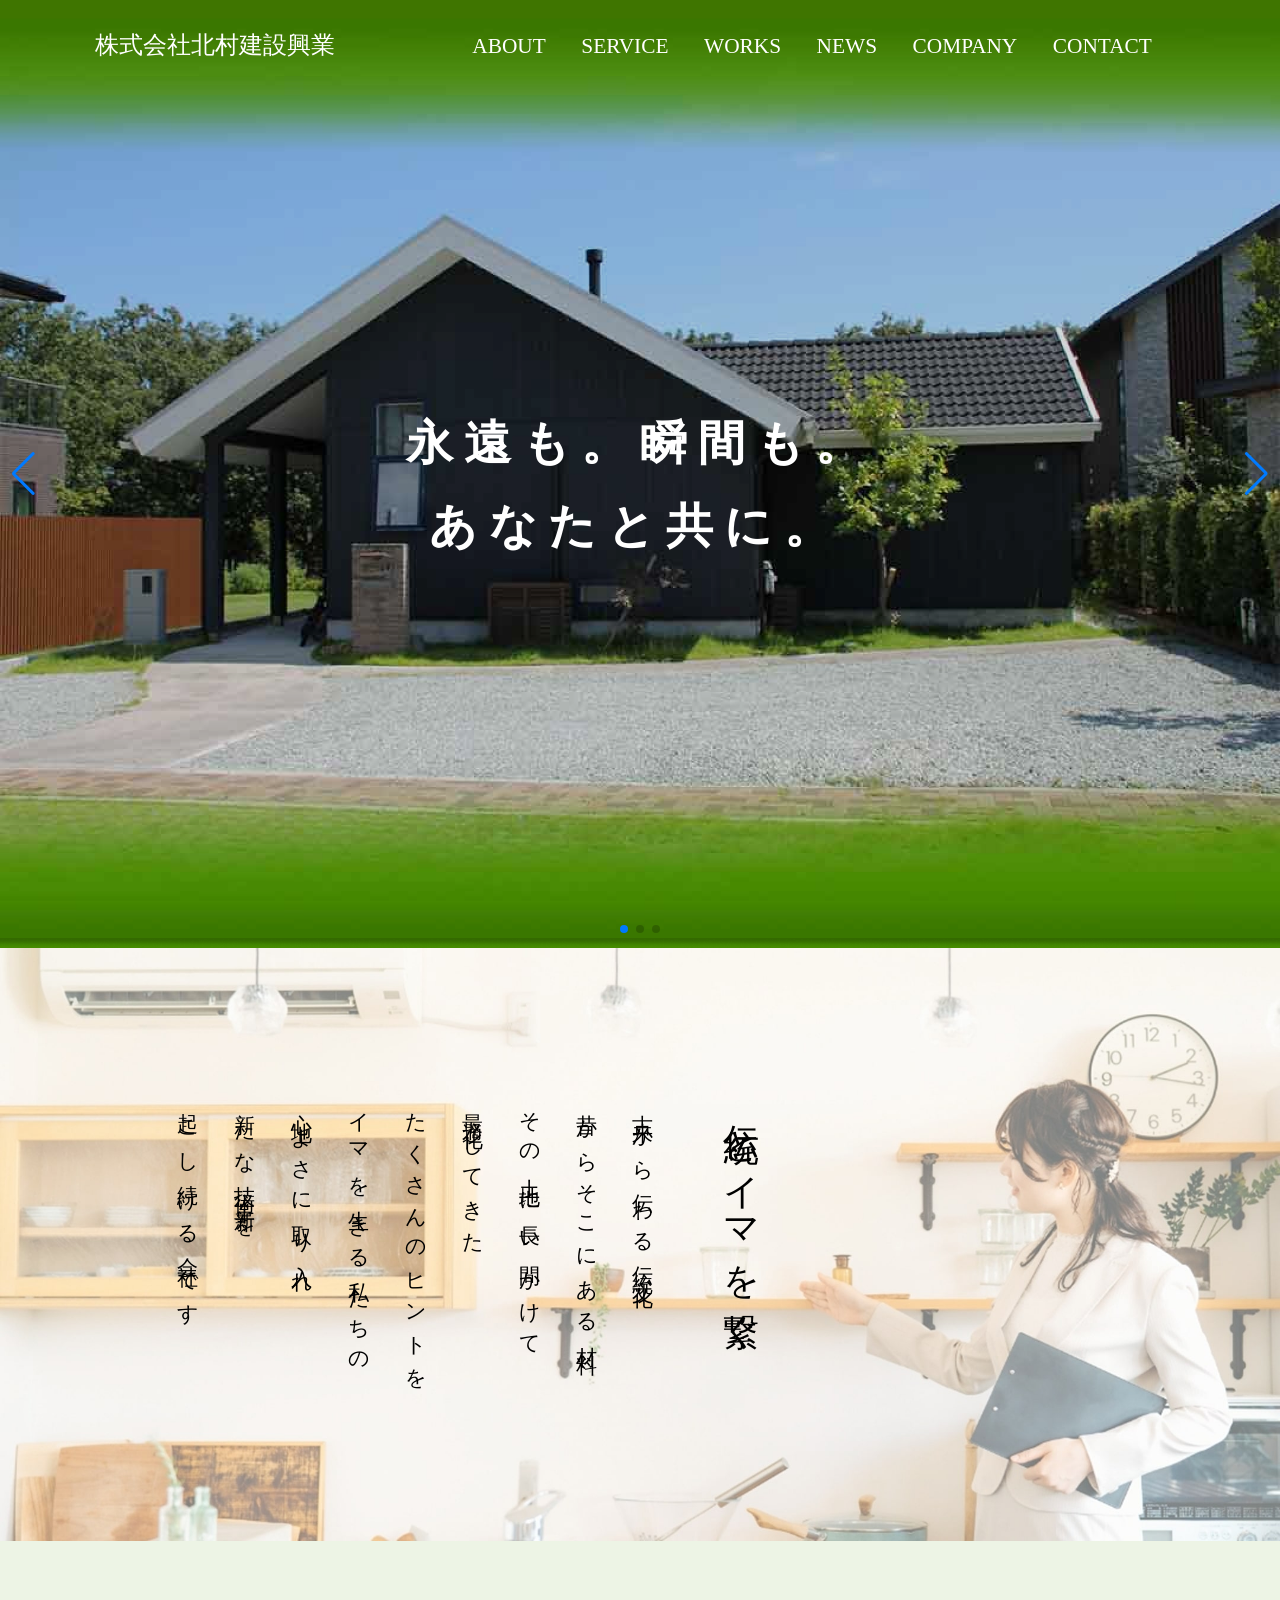
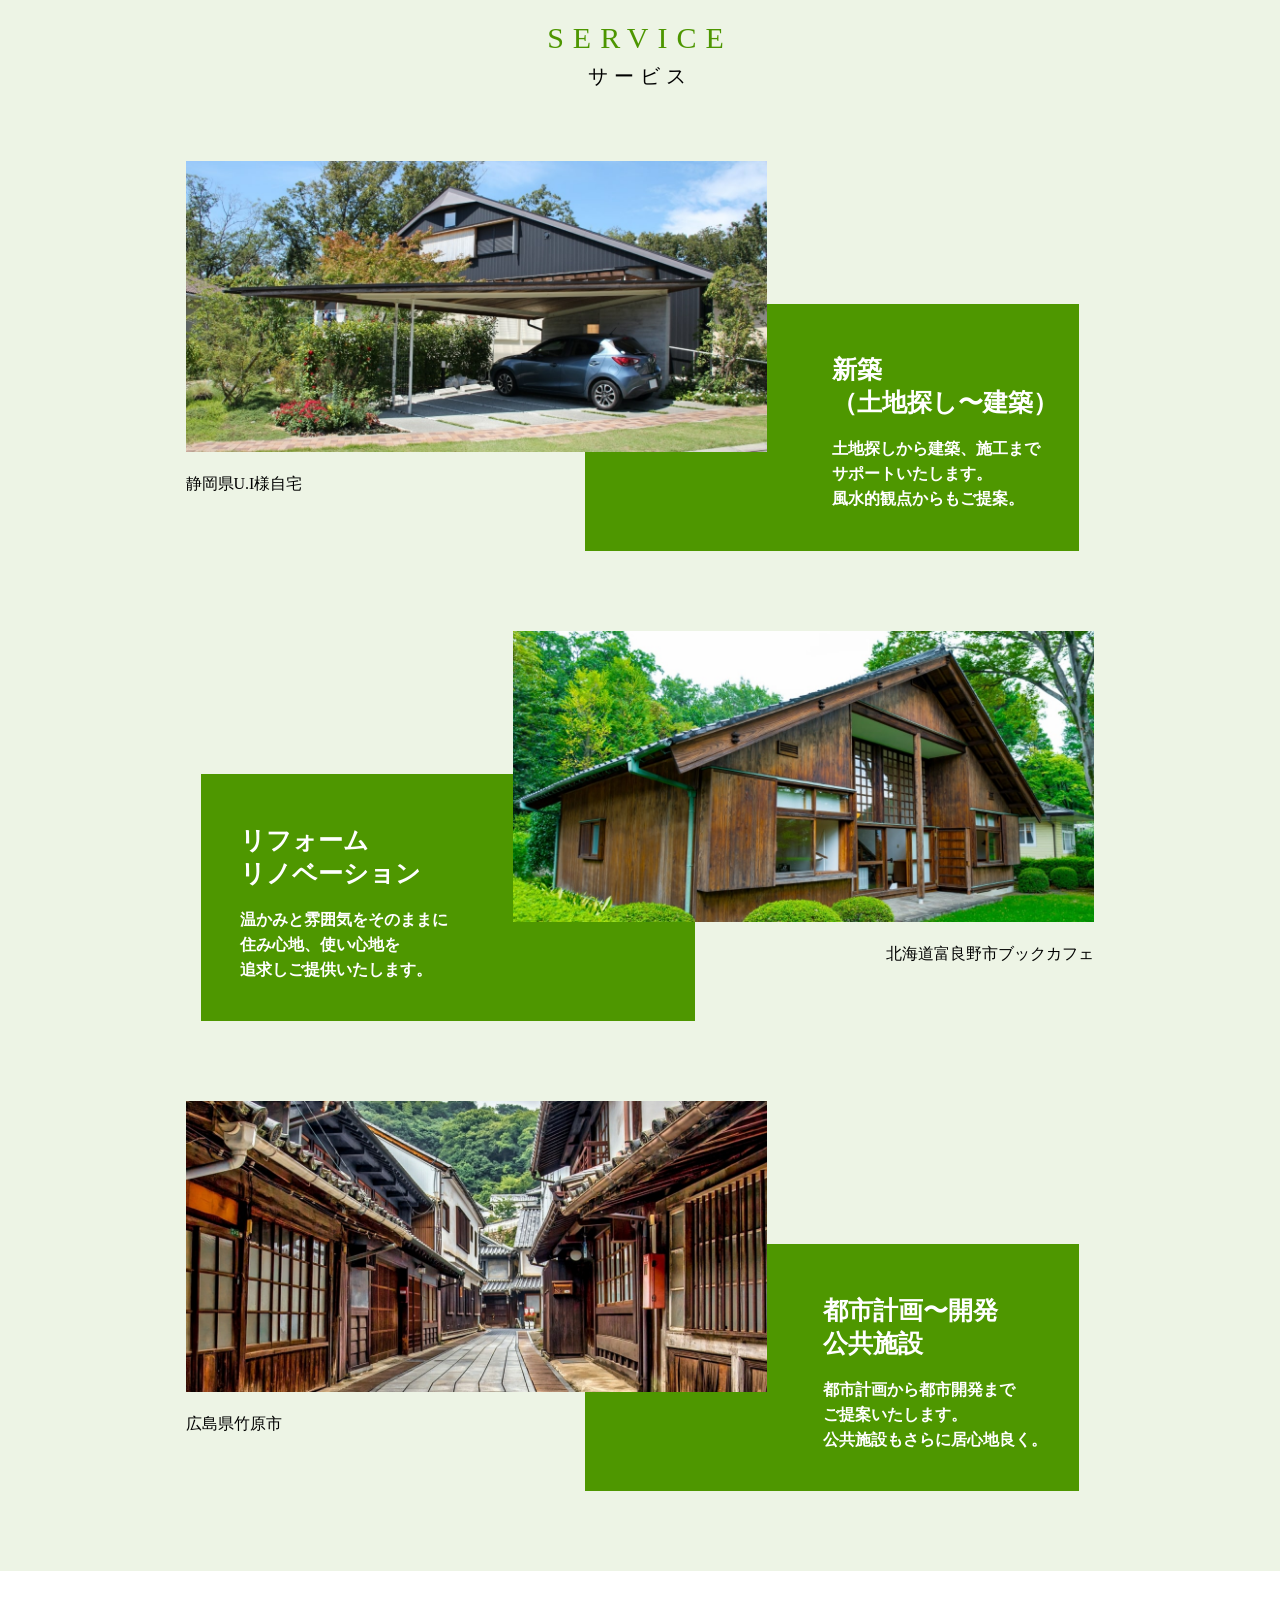
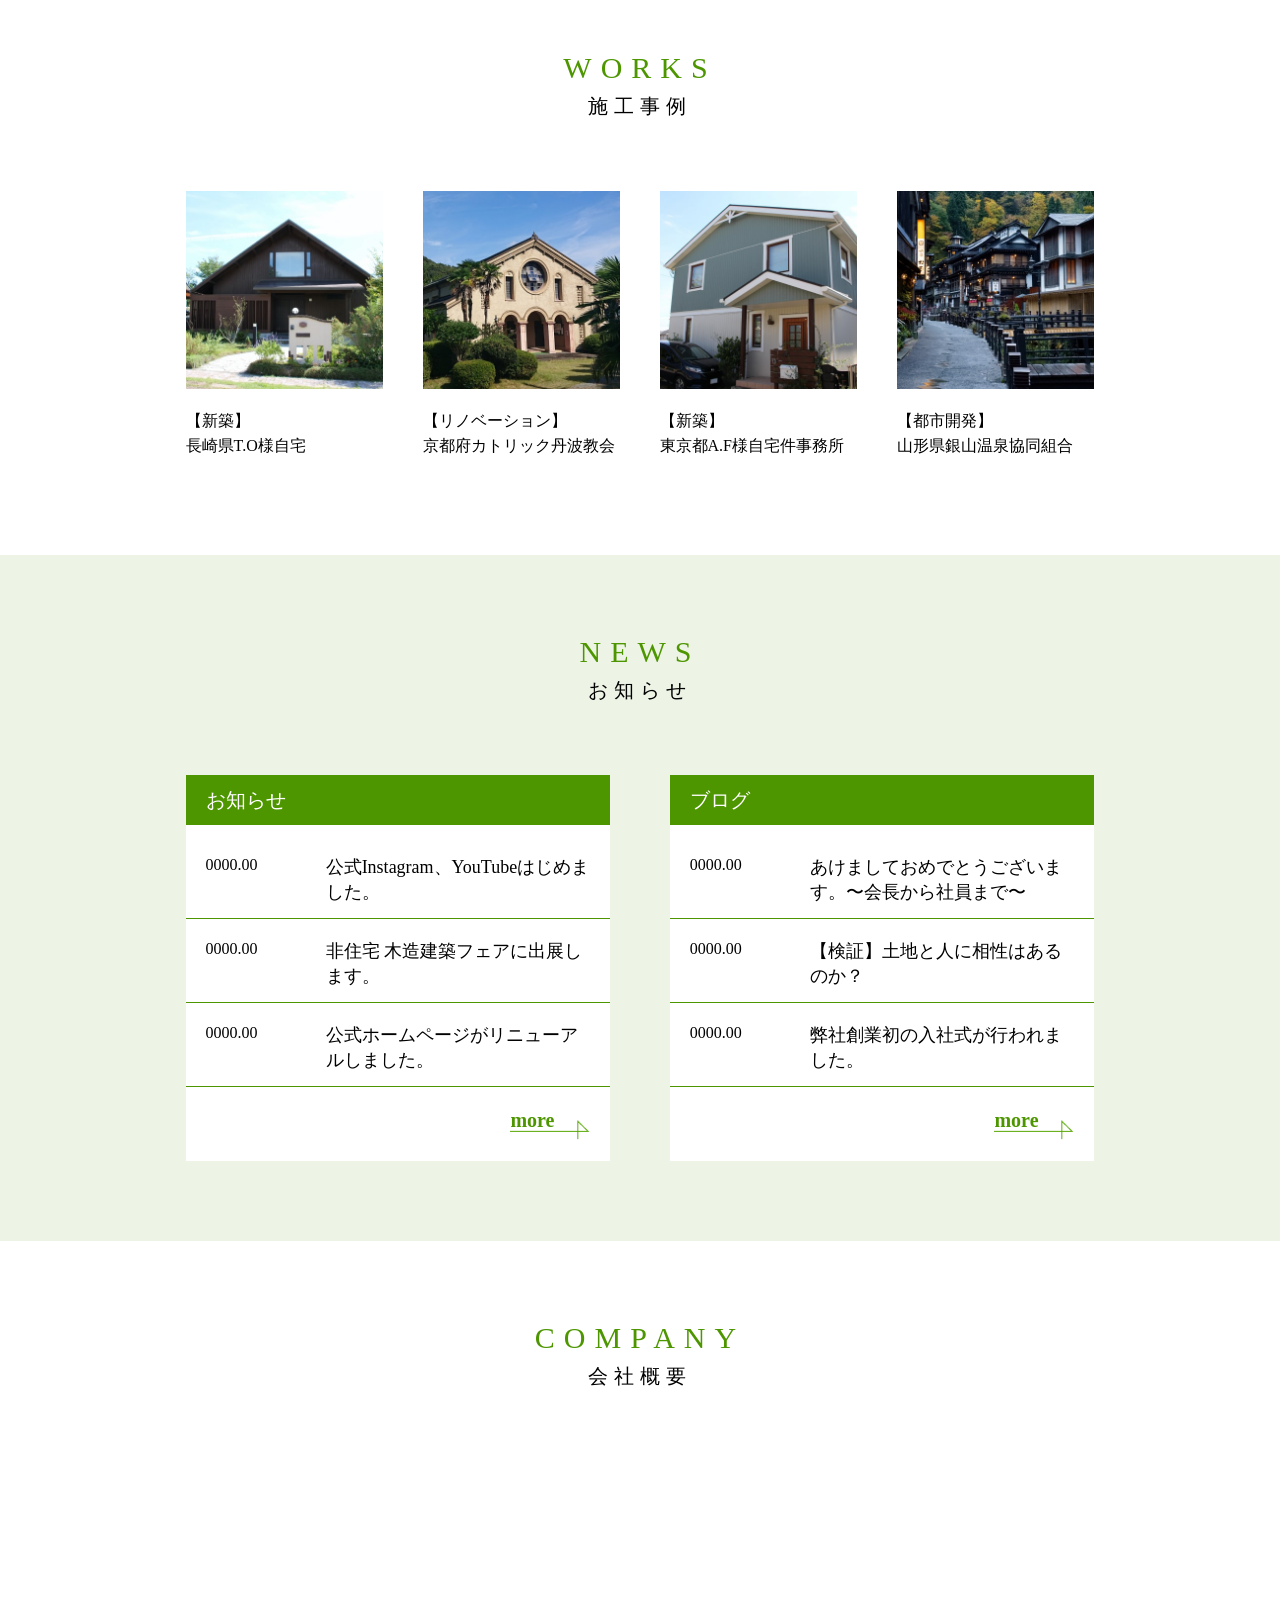
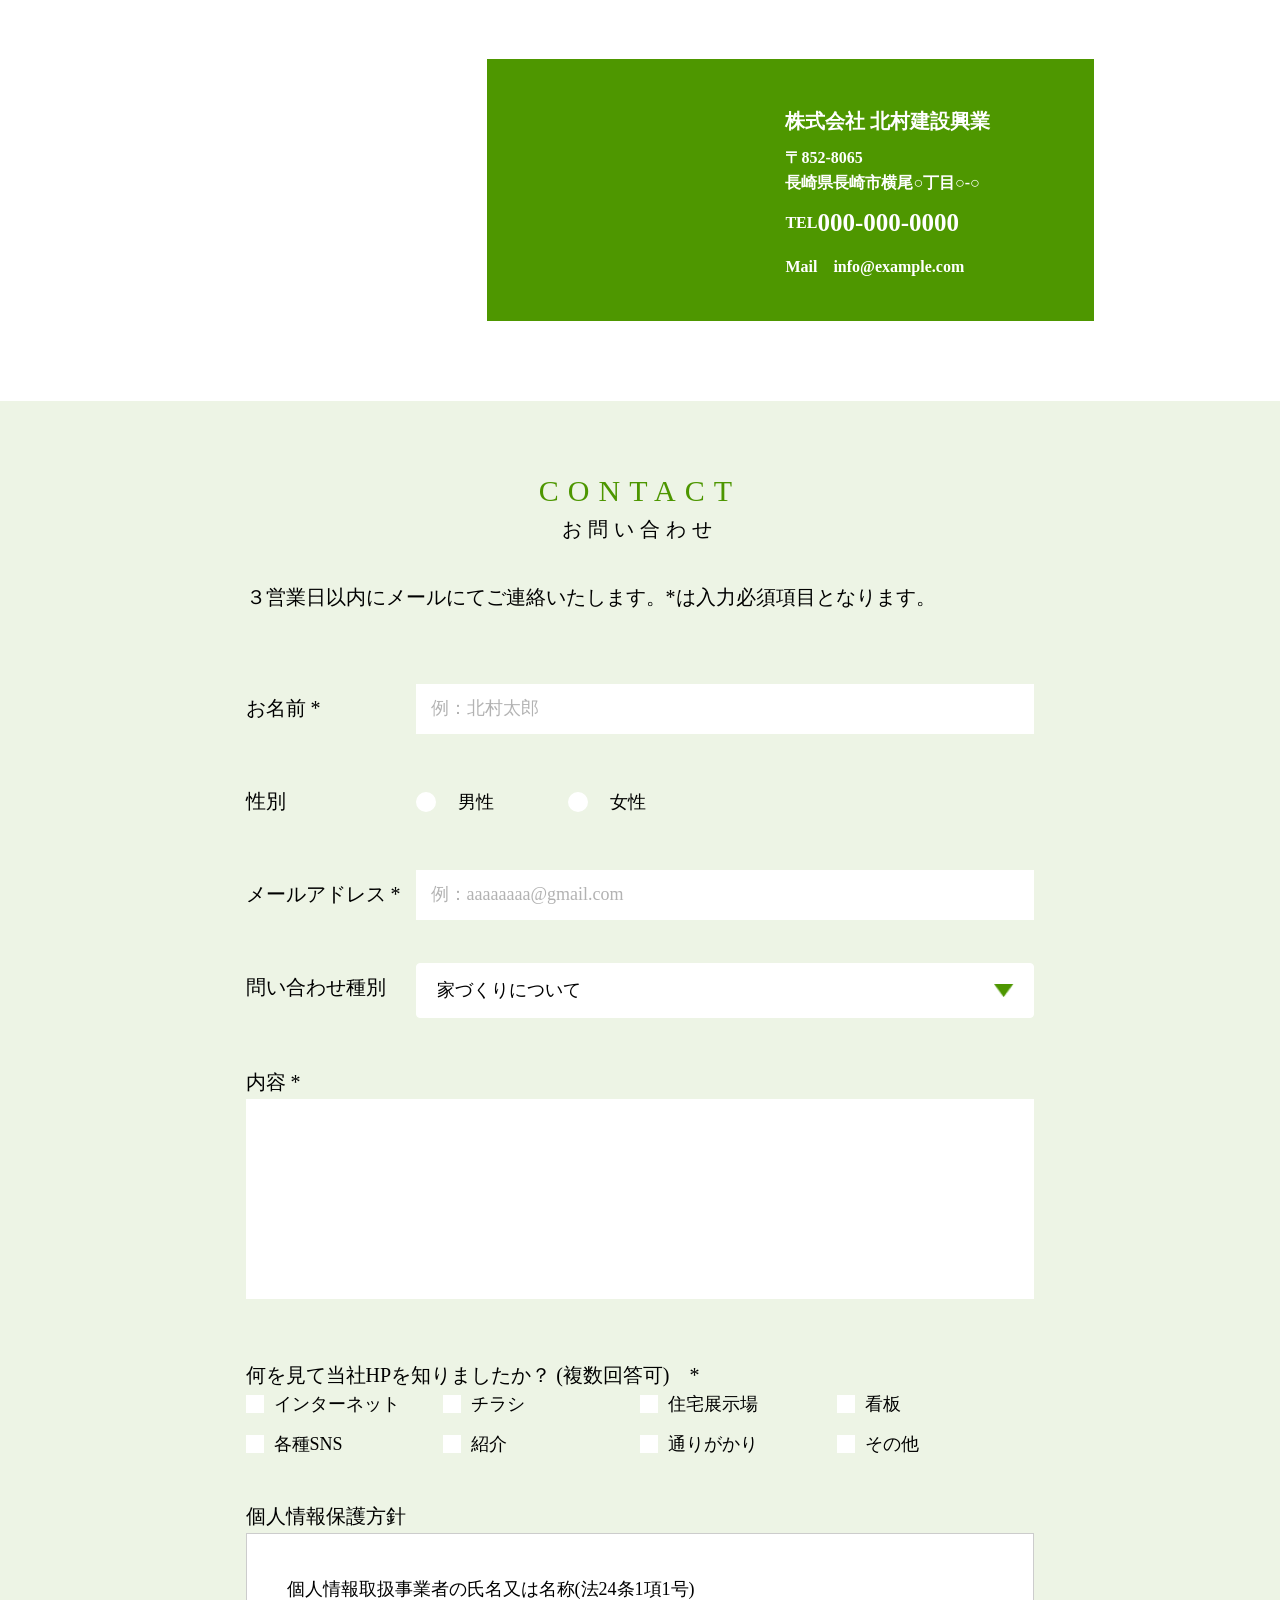
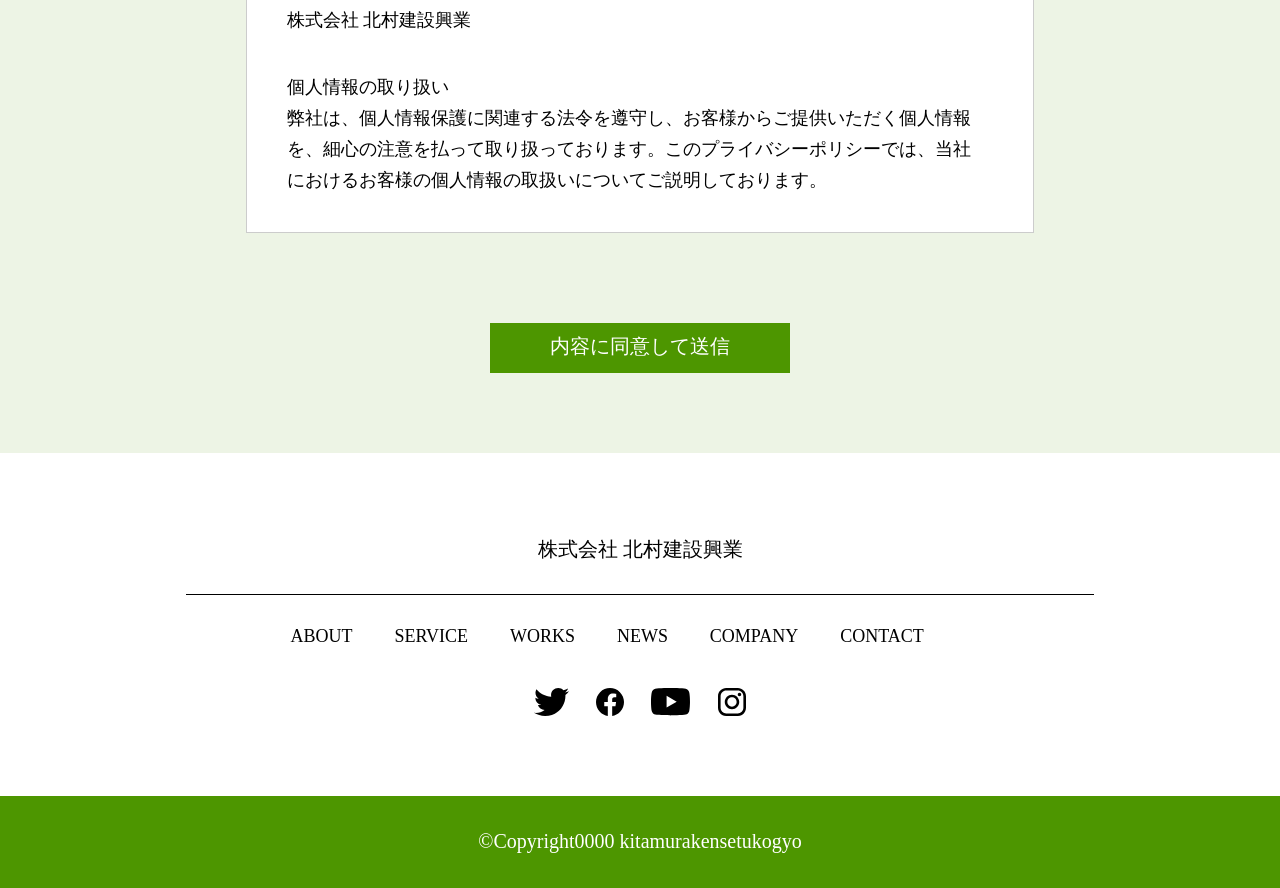
==== commit c305ae2f: "pc版サービスとフッターのフォント修正" ====
--- a/estate/index.html
+++ b/estate/index.html
@@ -476,7 +476,7 @@
 									</div>
 									<div class="e-mail">
 										<a href="mailto:info@example.com" class="contact-link-mail">
-											Mail info@example.com</a>
+											Mail　info@example.com</a>
 									</div>
 								</div>
 
--- a/estate/css/style.css
+++ b/estate/css/style.css
@@ -131,9 +131,6 @@
   display: -webkit-box;
   display: -ms-flexbox;
   display: flex;
-  -webkit-box-pack: justify;
-      -ms-flex-pack: justify;
-          justify-content: space-between;
   -webkit-box-align: center;
       -ms-flex-align: center;
           align-items: center;
@@ -143,6 +140,8 @@
   color: white;
   -webkit-padding-before: 2.2222222222vw;
           padding-block-start: 2.2222222222vw;
+  -webkit-margin-start: 4.1666666667vw;
+          margin-inline-start: 4.1666666667vw;
 }
 
 .header__nav ul {
@@ -250,7 +249,6 @@
 
 .site-title {
   font-size: 1.8518518519vw;
-  font-weight: 500;
   line-height: 100%;
   padding: 0.462962963vw;
 }
@@ -267,9 +265,10 @@
 
 .header__nav {
   font-size: 1.6666666667vw;
-  font-weight: 500;
   line-height: 100%;
   padding: 0.462962963vw;
+  -webkit-margin-start: 9.8148148148vw;
+          margin-inline-start: 9.8148148148vw;
 }
 @media (max-width: 767px) {
   .header__nav {
@@ -330,8 +329,8 @@
 
 .fv-catch {
   position: absolute;
-  top: 42%;
-  left: 32%;
+  top: 42.4%;
+  left: 31.7%;
   z-index: 10;
   color: #ffffff;
   line-height: 1.75;
@@ -400,16 +399,16 @@
 .about-text {
   z-index: 10;
   position: absolute;
-  top: 48%;
+  top: 49.5%;
   right: 40%;
   -webkit-transform: translateY(-50%);
           transform: translateY(-50%);
   display: -webkit-box;
   display: -ms-flexbox;
   display: flex;
-  -webkit-column-gap: 4.1666666667vw;
-     -moz-column-gap: 4.1666666667vw;
-          column-gap: 4.1666666667vw;
+  -webkit-column-gap: 3.2407407407vw;
+     -moz-column-gap: 3.2407407407vw;
+          column-gap: 3.2407407407vw;
 }
 @media (max-width: 767px) {
   .about-text {
@@ -438,7 +437,6 @@
       -ms-flex-order: 2;
           order: 2;
   font-size: 2.7777777778vw;
-  font-weight: 500;
   letter-spacing: 0.118em;
 }
 @media (max-width: 767px) {
@@ -456,7 +454,6 @@
       -ms-flex-order: 1;
           order: 1;
   font-size: 1.6666666667vw;
-  font-weight: 500;
   line-height: 2.6666666667;
   letter-spacing: 0.37em;
 }
@@ -470,17 +467,17 @@
 
 .service {
   background-color: rgba(77, 150, 0, 0.102);
-  -webkit-padding-before: 75px;
-          padding-block-start: 75px;
-  -webkit-padding-after: 80px;
-          padding-block-end: 80px;
+  -webkit-padding-before: 8rem;
+          padding-block-start: 8rem;
+  -webkit-padding-after: 8rem;
+          padding-block-end: 8rem;
 }
 @media (max-width: 767px) {
   .service {
-    -webkit-padding-before: 50px;
-            padding-block-start: 50px;
-    -webkit-padding-after: 50px;
-            padding-block-end: 50px;
+    -webkit-padding-before: 5rem;
+            padding-block-start: 5rem;
+    -webkit-padding-after: 5rem;
+            padding-block-end: 5rem;
   }
 }
 
@@ -488,12 +485,13 @@
   display: -webkit-box;
   display: -ms-flexbox;
   display: flex;
-  font-size: 30px;
+  font-size: 3rem;
   -webkit-box-pack: center;
       -ms-flex-pack: center;
           justify-content: center;
   color: #4D9600;
-  letter-spacing: 9px;
+  letter-spacing: 0.9rem;
+  line-height: 1.1;
 }
 
 .title {
@@ -508,6 +506,8 @@
           justify-content: center;
   -webkit-padding-after: 68px;
           padding-block-end: 68px;
+  -webkit-margin-before: 0.6rem;
+          margin-block-start: 0.6rem;
 }
 @media (max-width: 767px) {
   .title {
@@ -550,7 +550,7 @@
 .left-block {
   position: relative;
   z-index: 10;
-  width: 65.21%;
+  width: 64%;
 }
 @media (max-width: 767px) {
   .left-block {
@@ -660,6 +660,11 @@
   line-height: 1.32;
   letter-spacing: 0;
 }
+@media (min-width: 767px) and (max-width: 880px) {
+  h3 {
+    font-size: 2rem;
+  }
+}
 @media (max-width: 767px) {
   h3 {
     font-size: 20px;
@@ -671,6 +676,11 @@
   font-size: 1.6rem;
   line-height: 1.5625;
   letter-spacing: 0;
+}
+@media (min-width: 767px) and (max-width: 880px) {
+  span {
+    font-size: 1.4rem;
+  }
 }
 @media (min-width: 767px) and (max-width: 858px) {
   span {
@@ -698,10 +708,10 @@
 }
 
 .works {
-  -webkit-padding-before: 70px;
-          padding-block-start: 70px;
-  -webkit-padding-after: 97px;
-          padding-block-end: 97px;
+  -webkit-padding-before: 8rem;
+          padding-block-start: 8rem;
+  -webkit-padding-after: 9.7rem;
+          padding-block-end: 9.7rem;
 }
 @media (max-width: 767px) {
   .works {
@@ -716,9 +726,9 @@
   display: -webkit-box;
   display: -ms-flexbox;
   display: flex;
-  -webkit-column-gap: 4%;
-     -moz-column-gap: 4%;
-          column-gap: 4%;
+  -webkit-column-gap: 4.3%;
+     -moz-column-gap: 4.3%;
+          column-gap: 4.3%;
 }
 @media (max-width: 767px) {
   .works-items {
@@ -857,15 +867,15 @@
 
 .news {
   background-color: rgba(77, 150, 0, 0.102);
-  -webkit-padding-before: 70px;
-          padding-block-start: 70px;
+  -webkit-padding-before: 80px;
+          padding-block-start: 80px;
   -webkit-padding-after: 80px;
           padding-block-end: 80px;
 }
 @media (max-width: 767px) {
   .news {
-    -webkit-padding-before: 45px;
-            padding-block-start: 45px;
+    -webkit-padding-before: 50px;
+            padding-block-start: 50px;
     -webkit-padding-after: 50px;
             padding-block-end: 50px;
   }
@@ -1027,10 +1037,10 @@
 }
 
 .company {
-  -webkit-padding-before: 73px;
-          padding-block-start: 73px;
-  -webkit-padding-after: 80px;
-          padding-block-end: 80px;
+  -webkit-padding-before: 8rem;
+          padding-block-start: 8rem;
+  -webkit-padding-after: 8rem;
+          padding-block-end: 8rem;
 }
 @media (max-width: 767px) {
   .company {
@@ -1058,21 +1068,20 @@
 }
 
 .location-map {
+  width: 600px;
+  max-width: 100%;
+  aspect-ratio: 3/2;
   position: relative;
-  width: 100%;
-  height: 400px;
   z-index: 2;
-}
-@media (max-width: 767px) {
-  .location-map {
-    height: 300px;
-  }
+  -ms-flex-item-align: start;
+      align-self: flex-start;
 }
 
 .location-map iframe {
+  position: absolute;
+  inset: 0;
   width: 100%;
   height: 100%;
-  border: 0;
 }
 
 .company-second-image img {
@@ -1831,10 +1840,12 @@
 }
 
 .footer__nav {
-  -webkit-margin-before: 25px;
-          margin-block-start: 25px;
-  -webkit-margin-start: 105px;
-          margin-inline-start: 105px;
+  -webkit-margin-before: 2.5rem;
+          margin-block-start: 2.5rem;
+  -webkit-margin-start: 10.5rem;
+          margin-inline-start: 10.5rem;
+  -webkit-margin-end: 10.5rem;
+          margin-inline-end: 10.5rem;
 }
 @media (max-width: 767px) {
   .footer__nav {
@@ -1855,6 +1866,11 @@
   font-size: 1.8rem;
   font-weight: 500;
   line-height: 1.8333333333;
+}
+@media (min-width: 767px) and (max-width: 910px) {
+  .footer__nav ul {
+    font-size: 1.4rem;
+  }
 }
 @media (max-width: 767px) {
   .footer__nav ul {
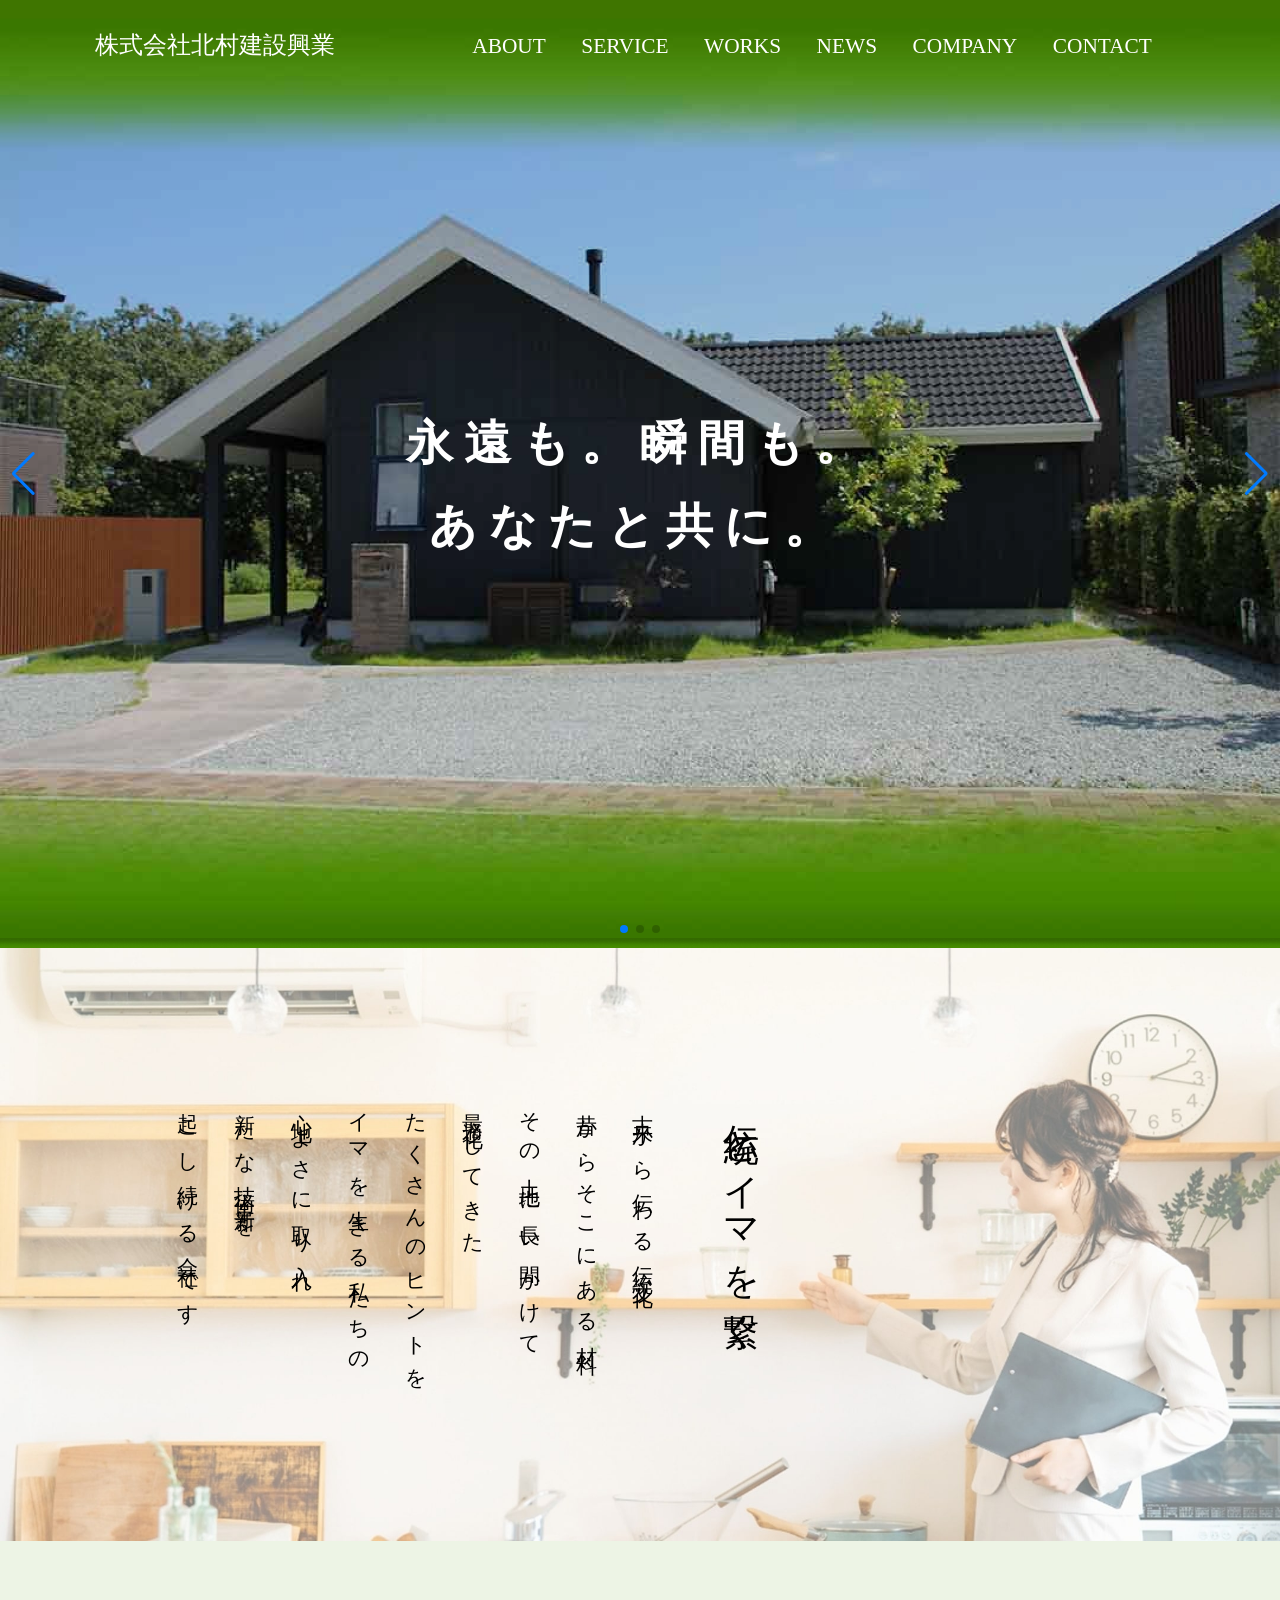
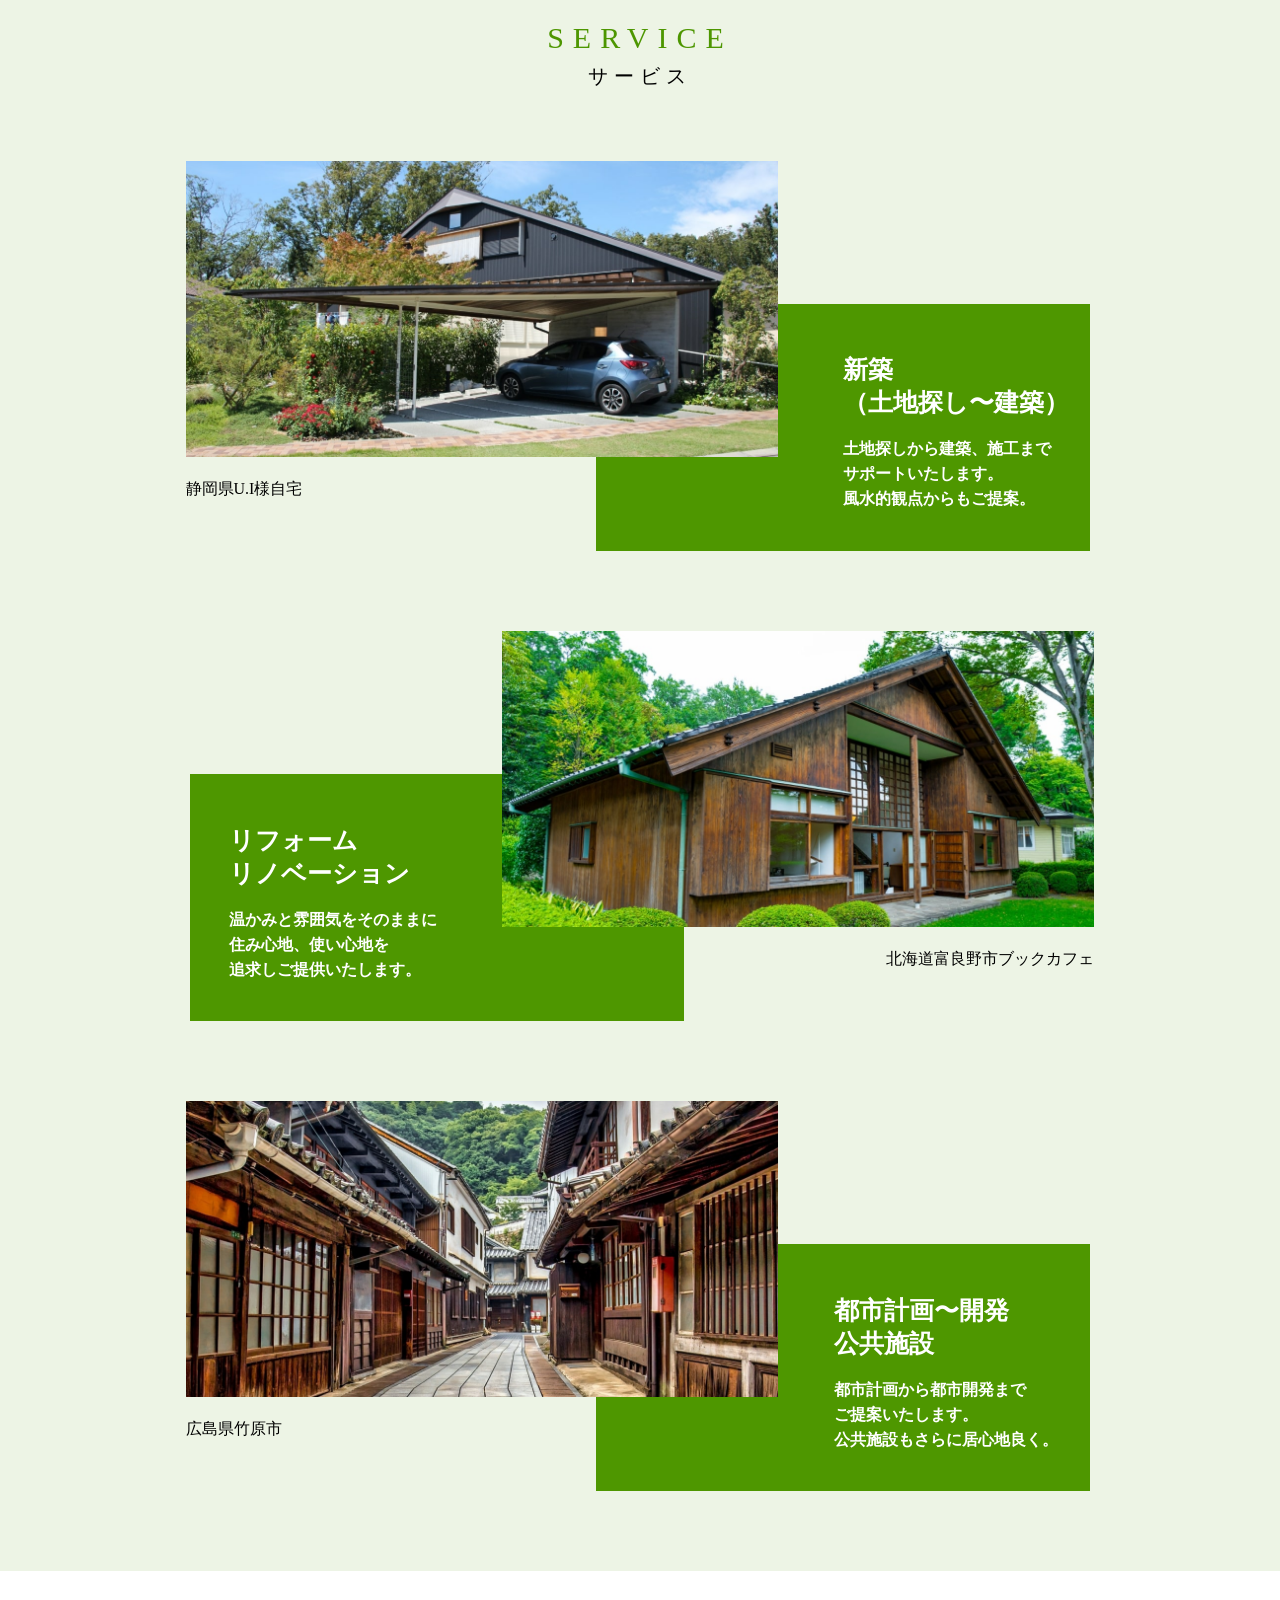
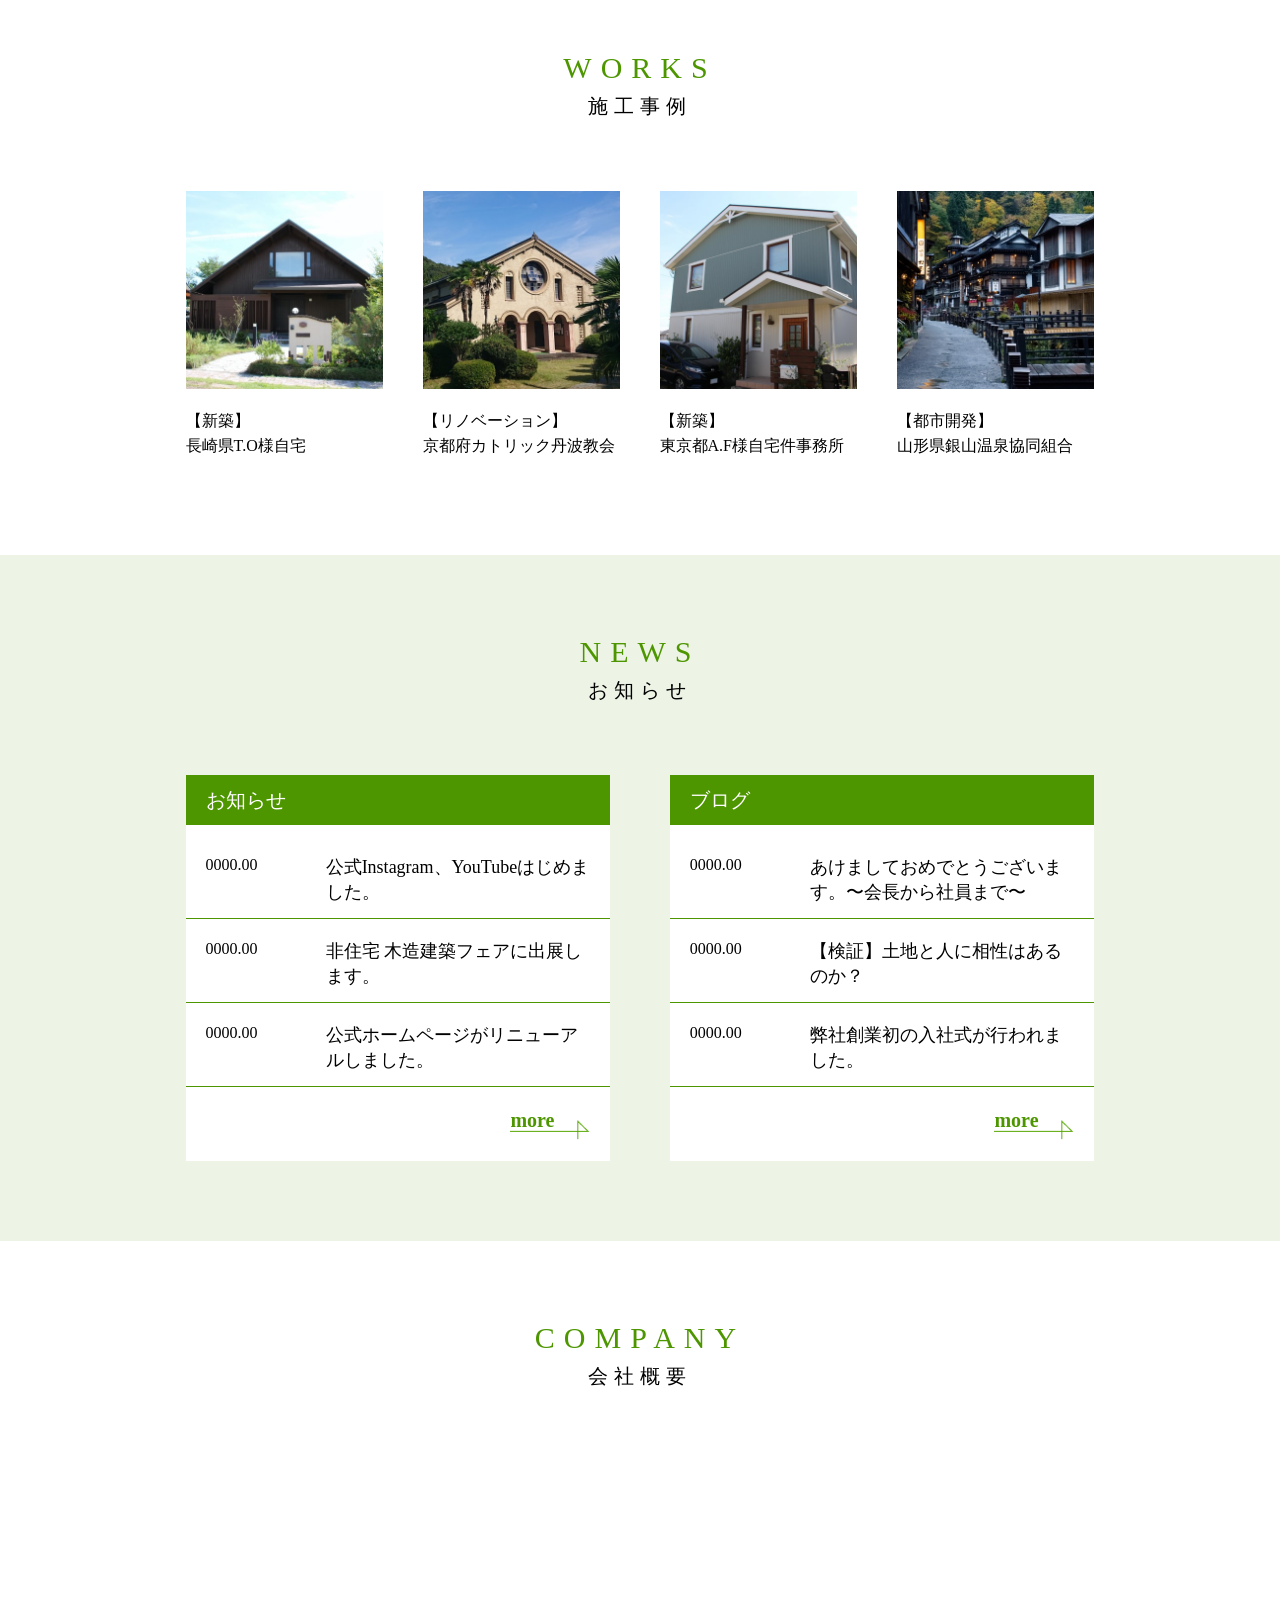
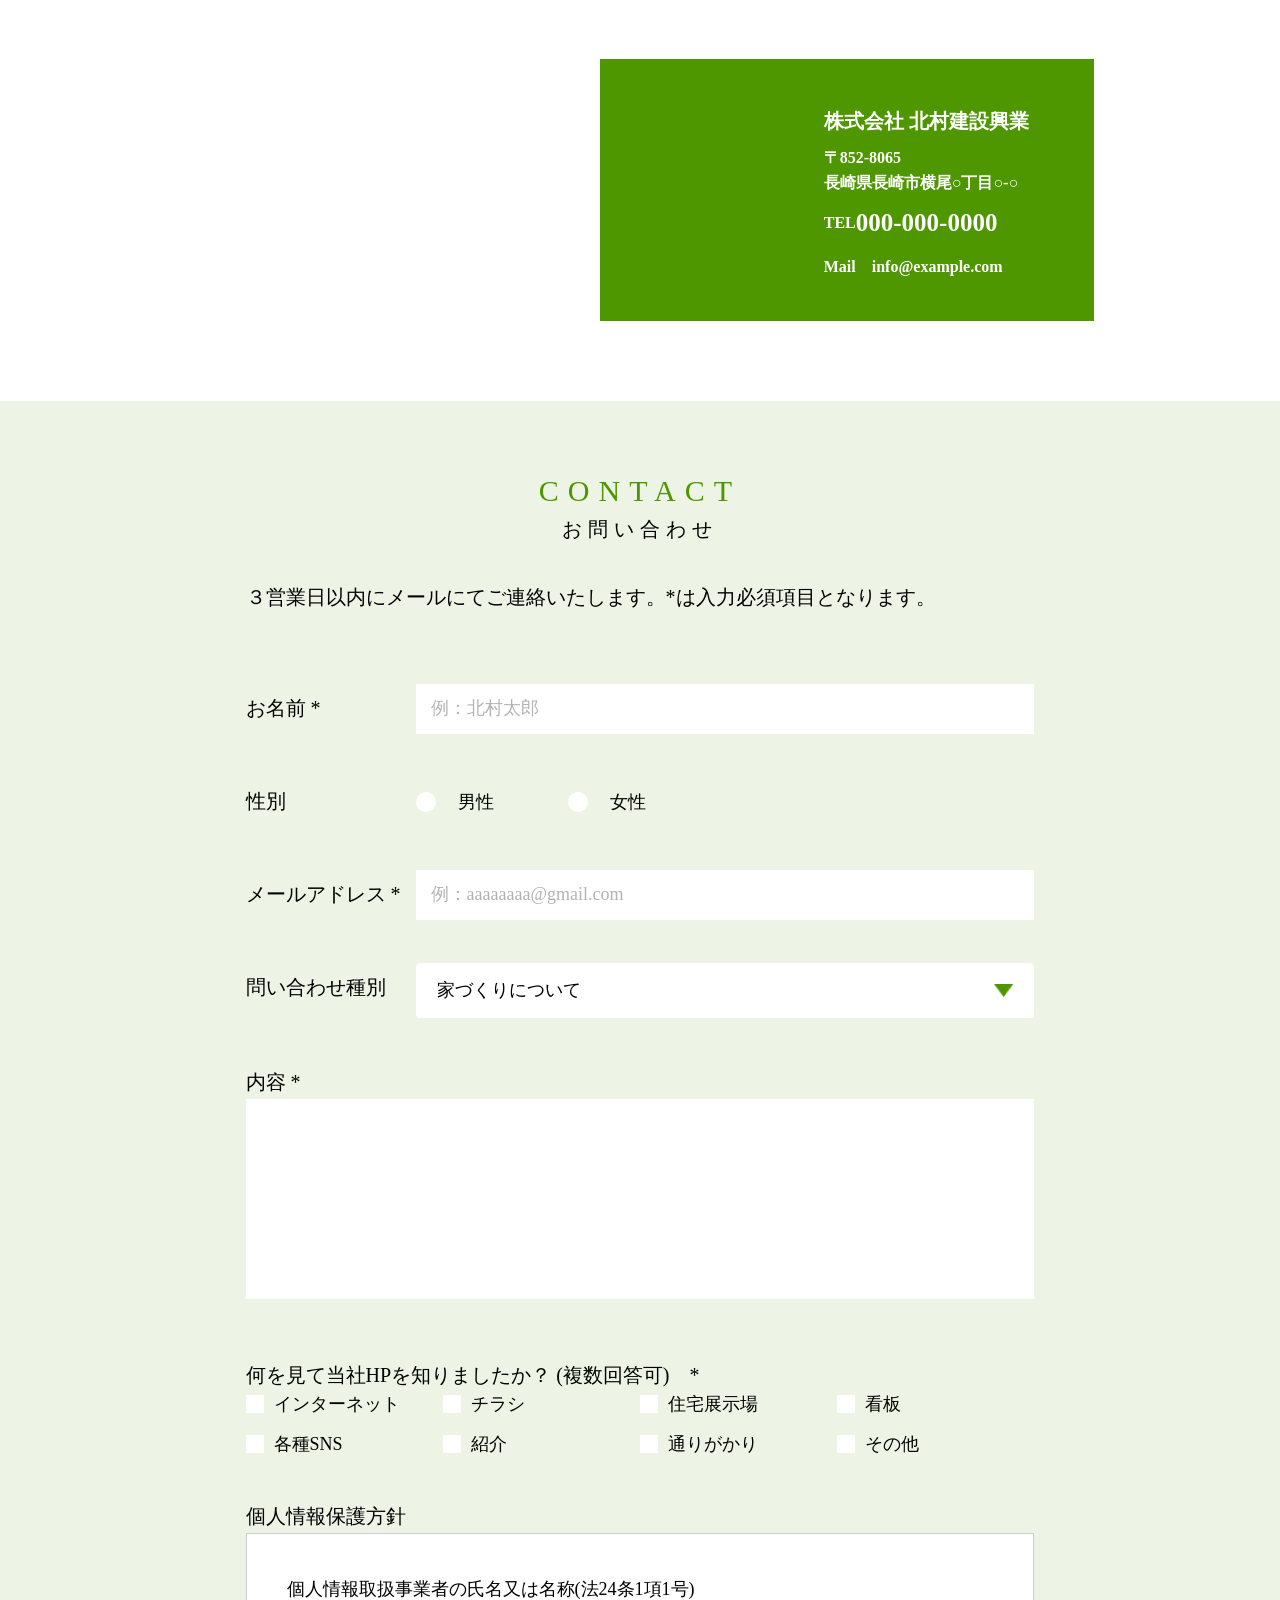
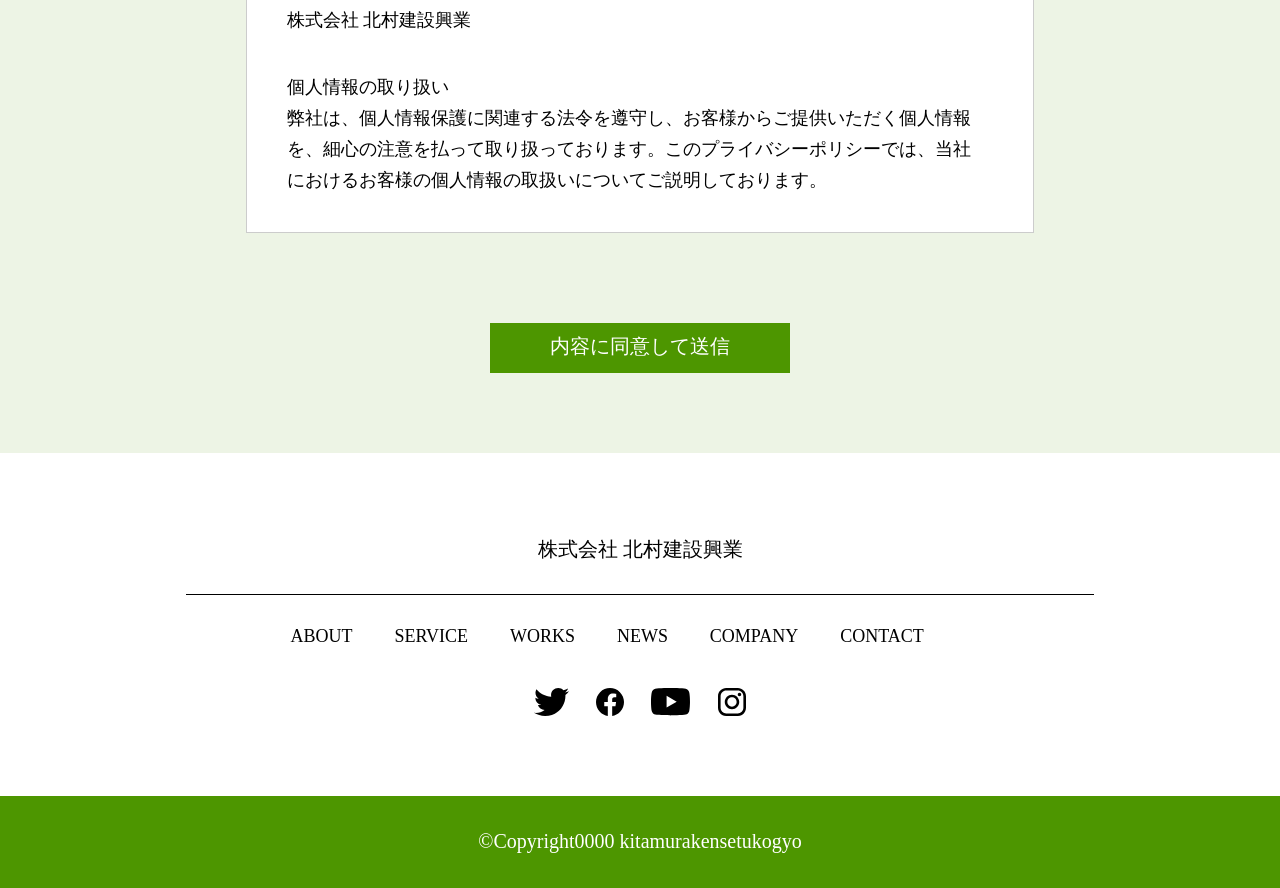
==== commit 0739d7b1: "フォントサイズや画像の大きさの調整" ====
--- a/estate/index.html
+++ b/estate/index.html
@@ -186,14 +186,14 @@
 						<div class="service__item service-item" data-aos="fade-up" data-aos-delay="0">
 							<div class="left-block">
 								<picture class="photo-image">
-									<source media="(max-width:768px)" srcset="images/SP_SERVICE_01.jpg">
+									<source media="(max-width:767px)" srcset="images/SP_SERVICE_01.jpg">
 									<img src="images/PC_SERVICE01.jpg" alt="新築">
 								</picture>
 								<p class="left-text">静岡県U.I様自宅</p>
 							</div>
 							<div class="right-black">
 								<picture class="second-image">
-									<source media="(max-width:768px)" srcset="images/menu01-sp.png">
+									<source media="(max-width:767px)" srcset="images/menu01-sp.png">
 									<img src="images/menu01.jpg" alt="緑の長方形">
 								</picture>
 								<h3 class="service-text">
@@ -213,14 +213,14 @@
 						<div class="service__item service-item second-item" data-aos="fade-up" data-aos-delay="150">
 							<div class="left-block">
 								<picture class="photo-image">
-									<source media="(max-width:768px)" srcset="images/SP_SERVICE_02.jpg">
+									<source media="(max-width:767px)" srcset="images/SP_SERVICE_02.jpg">
 									<img src="images/PC_SERVICE_02.jpg" alt="リフォーム">
 								</picture>
 								<p class="right-text">北海道富良野市ブックカフェ</p>
 							</div>
 							<div class="right-black second-block">
 								<picture class="second-image second-block-image">
-									<source media="(max-width:768px)" srcset="images/menu01-sp.png">
+									<source media="(max-width:767px)" srcset="images/menu01-sp.png">
 									<img src="images/menu01.jpg" alt="緑の長方形">
 								</picture>
 								<h3 class="service-text second-text">
@@ -239,14 +239,14 @@
 						<div class="service__item service-item" data-aos="fade-up" data-aos-delay="300">
 							<div class="left-block">
 								<picture class="photo-image">
-									<source media="(max-width:768px)" srcset="images/SP_SERVICE_03.jpg">
+									<source media="(max-width:767px)" srcset="images/SP_SERVICE_03.jpg">
 									<img src="images/PC_SERVICE_03.jpg" alt="都市計画〜開発">
 								</picture>
 								<p class="left-text">広島県竹原市</p>
 							</div>
 							<div class="right-black">
 								<picture class="second-image second-block-image">
-									<source media="(max-width:768px)" srcset="images/menu01-sp.png">
+									<source media="(max-width:767px)" srcset="images/menu01-sp.png">
 									<img src="images/menu01.jpg" alt="緑の長方形">
 								</picture>
 								<h3 class="service-text third-text">
@@ -358,12 +358,12 @@
 					</div>
 
 					<div class="news__blocks">
-						<div class="news__block news-block">
+						<div class="news__block news-block" data-aos="fade-up">
 							<div class="news-block__title">
 								<h3>お知らせ</h3>
 							</div>
 							<ul class="news-block__items">
-								<li class="news-block__item news-block-item" data-aos="fade-up" data-aos-delay="0">
+								<li class="news-block__item news-block-item">
 									<a href="#">
 										<time datetime="0000-00" class="news-block-item__date">0000.00</time>
 										<div class="news-block-item__title">
@@ -371,7 +371,7 @@
 										</div>
 									</a>
 								</li>
-								<li class="news-block__item news-block-item news-item-first" data-aos="fade-up" data-aos-delay="100">
+								<li class="news-block__item news-block-item news-item-first">
 									<a href="#">
 										<time datetime="0000-00" class="news-block-item__date">0000.00</time>
 										<div class="news-block-item__title">
@@ -379,7 +379,7 @@
 										</div>
 									</a>
 								</li>
-								<li class="news-block__item news-block-item" data-aos="fade-up" data-aos-delay="200">
+								<li class="news-block__item news-block-item">
 									<a href="#">
 										<time datetime="0000-00" class="news-block-item__date">0000.00</time>
 										<div class="news-block-item__title">
@@ -398,12 +398,12 @@
 							</ul>
 						</div>
 
-						<div class="news__block news-block">
+						<div class="news__block news-block" data-aos="fade-up">
 							<div class="news-block__title">
 								<h3>ブログ</h3>
 							</div>
 							<ul class="news-block__items">
-								<li class="news-block__item news-block-item" data-aos="fade-up" data-aos-delay="0">
+								<li class="news-block__item news-block-item">
 									<a href="#">
 										<time datetime="0000-00" class="news-block-item__date">0000.00</time>
 										<div class="news-block-item__title">
@@ -411,7 +411,7 @@
 										</div>
 									</a>
 								</li>
-								<li class="news-block__item news-block-item" data-aos="fade-up" data-aos-delay="100">
+								<li class="news-block__item news-block-item">
 									<a href="#">
 										<time datetime="0000-00" class="news-block-item__date">0000.00</time>
 										<div class="news-block-item__title">
@@ -422,7 +422,7 @@
 								<li class="news-block__item news-block-item">
 									<a href="#">
 										<time datetime="0000-00" class="news-block-item__date">0000.00</time>
-										<div class="news-block-item__title" data-aos="fade-up" data-aos-delay="200">
+										<div class="news-block-item__title">
 											弊社創業初の入社式が行われました。
 										</div>
 									</a>
--- a/estate/css/style.css
+++ b/estate/css/style.css
@@ -550,7 +550,7 @@
 .left-block {
   position: relative;
   z-index: 10;
-  width: 64%;
+  width: 65.21%;
 }
 @media (max-width: 767px) {
   .left-block {
@@ -597,6 +597,15 @@
 @media (max-width: 767px) {
   .second-block {
     margin-right: unset;
+  }
+}
+
+@media (max-width: 767px) {
+  .second-image {
+    height: 146px;
+    display: -webkit-box;
+    display: -ms-flexbox;
+    display: flex;
   }
 }
 
@@ -1068,20 +1077,22 @@
 }
 
 .location-map {
-  width: 600px;
-  max-width: 100%;
-  aspect-ratio: 3/2;
   position: relative;
+  width: 100%;
+  max-height: 400px;
+  height: 37vw;
   z-index: 2;
-  -ms-flex-item-align: start;
-      align-self: flex-start;
+}
+@media (max-width: 767px) {
+  .location-map {
+    height: 300px;
+  }
 }
 
 .location-map iframe {
-  position: absolute;
-  inset: 0;
   width: 100%;
   height: 100%;
+  border: 0;
 }
 
 .company-second-image img {
@@ -1130,12 +1141,22 @@
     left: 40%;
   }
 }
+@media (min-width: 530px) and (max-width: 767px) {
+  .location-info {
+    left: 30%;
+  }
+}
 
 .name {
   font-size: 2rem;
   font-weight: 600;
   line-height: 1.65;
   white-space: nowrap;
+}
+@media (max-width: 350px) {
+  .name {
+    font-size: 1.8rem;
+  }
 }
 
 .address {
@@ -1146,17 +1167,32 @@
   font-weight: 600;
   white-space: nowrap;
 }
+@media (max-width: 350px) {
+  .address {
+    font-size: 1.4rem;
+  }
+}
 
 .tel {
   font-size: 1.6rem;
   line-height: 1.5625;
   font-weight: 600;
 }
+@media (max-width: 350px) {
+  .tel {
+    font-size: 1.4rem;
+  }
+}
 
 .contact-link-tel {
   font-size: 2.5rem;
   line-height: 1;
   font-weight: 600;
+}
+@media (max-width: 350px) {
+  .contact-link-tel {
+    font-size: 2rem;
+  }
 }
 
 .e-mail {
@@ -1165,6 +1201,11 @@
   font-size: 1.6rem;
   line-height: 1.5625;
   font-weight: 600;
+}
+@media (max-width: 350px) {
+  .e-mail {
+    font-size: 1.4rem;
+  }
 }
 
 .tel-link {
@@ -1230,6 +1271,11 @@
             margin-block-start: 0;
     -webkit-margin-end: 0;
             margin-inline-end: 0;
+  }
+}
+@media (max-width: 340px) {
+  .form {
+    font-size: 1.2rem;
   }
 }
 
@@ -1853,6 +1899,8 @@
             margin-block-start: 0px;
     -webkit-margin-start: 0px;
             margin-inline-start: 0px;
+    -webkit-margin-end: 0;
+            margin-inline-end: 0;
   }
 }
 
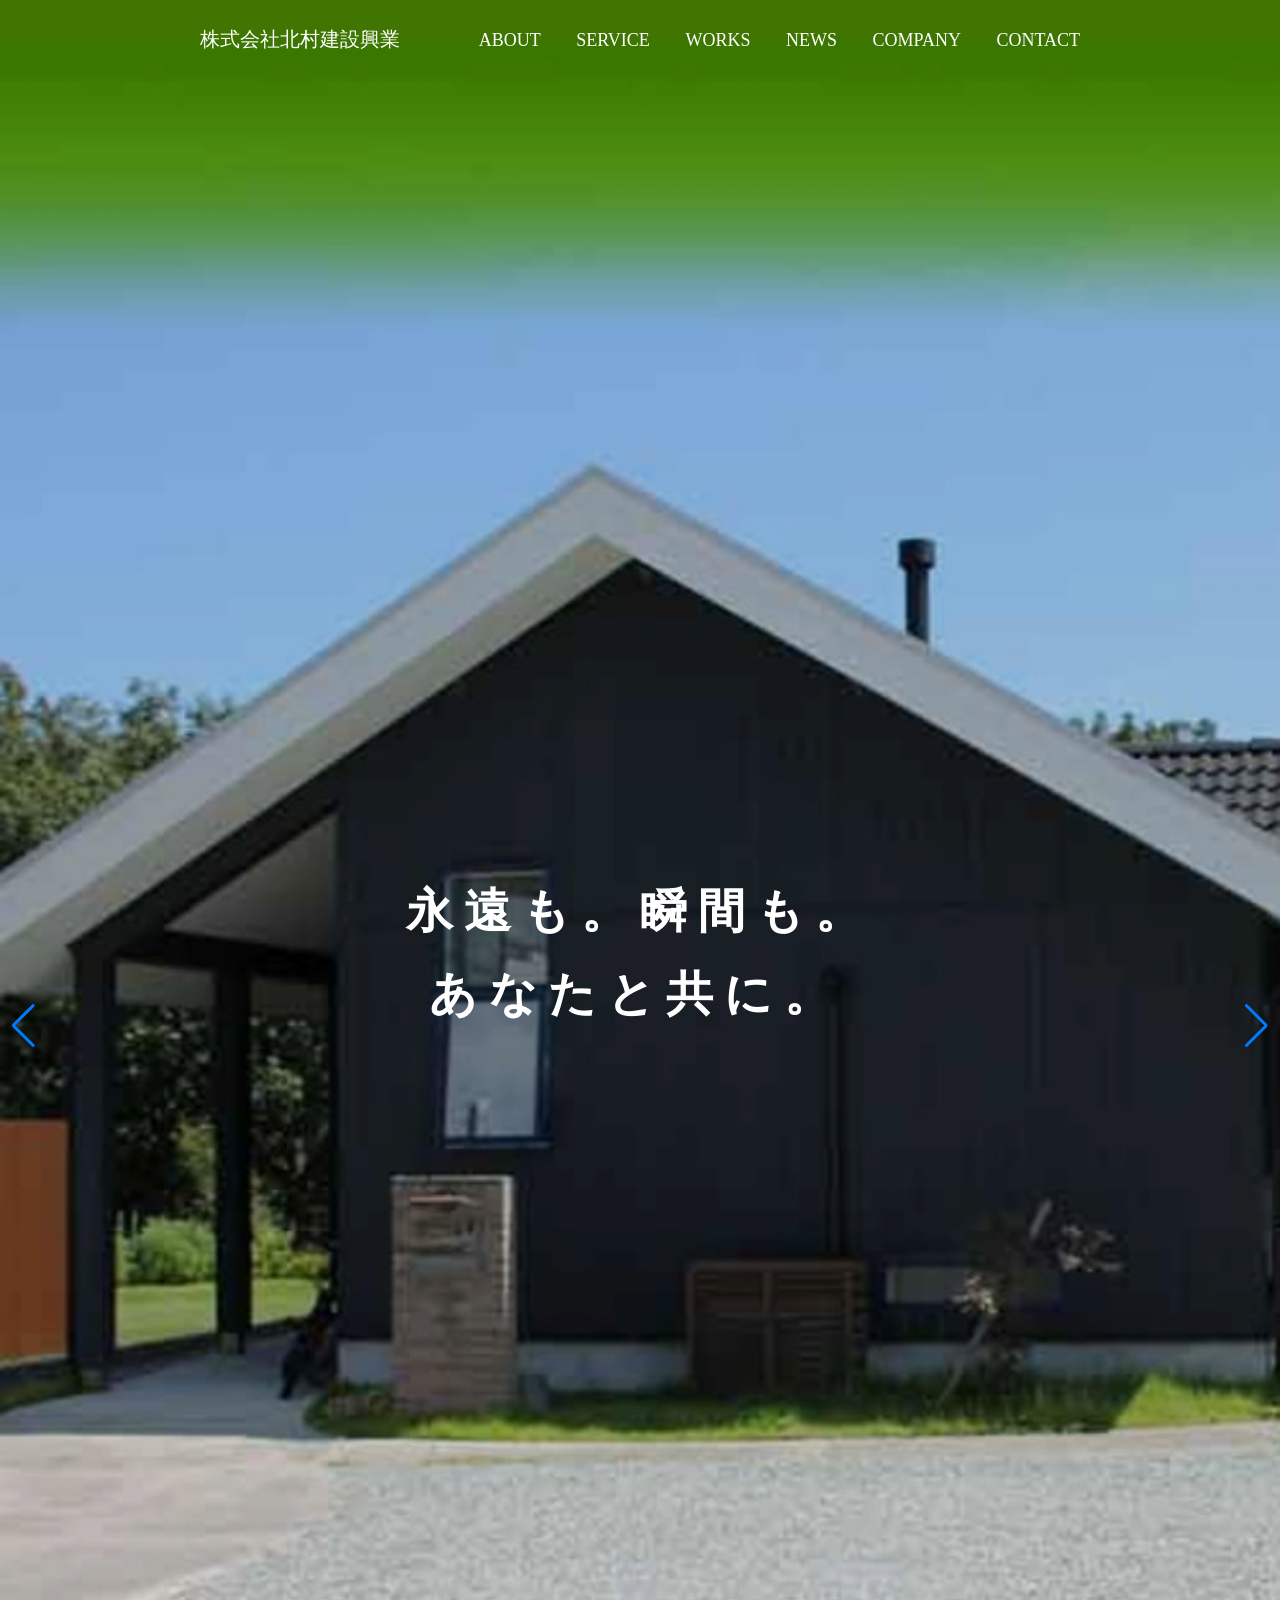
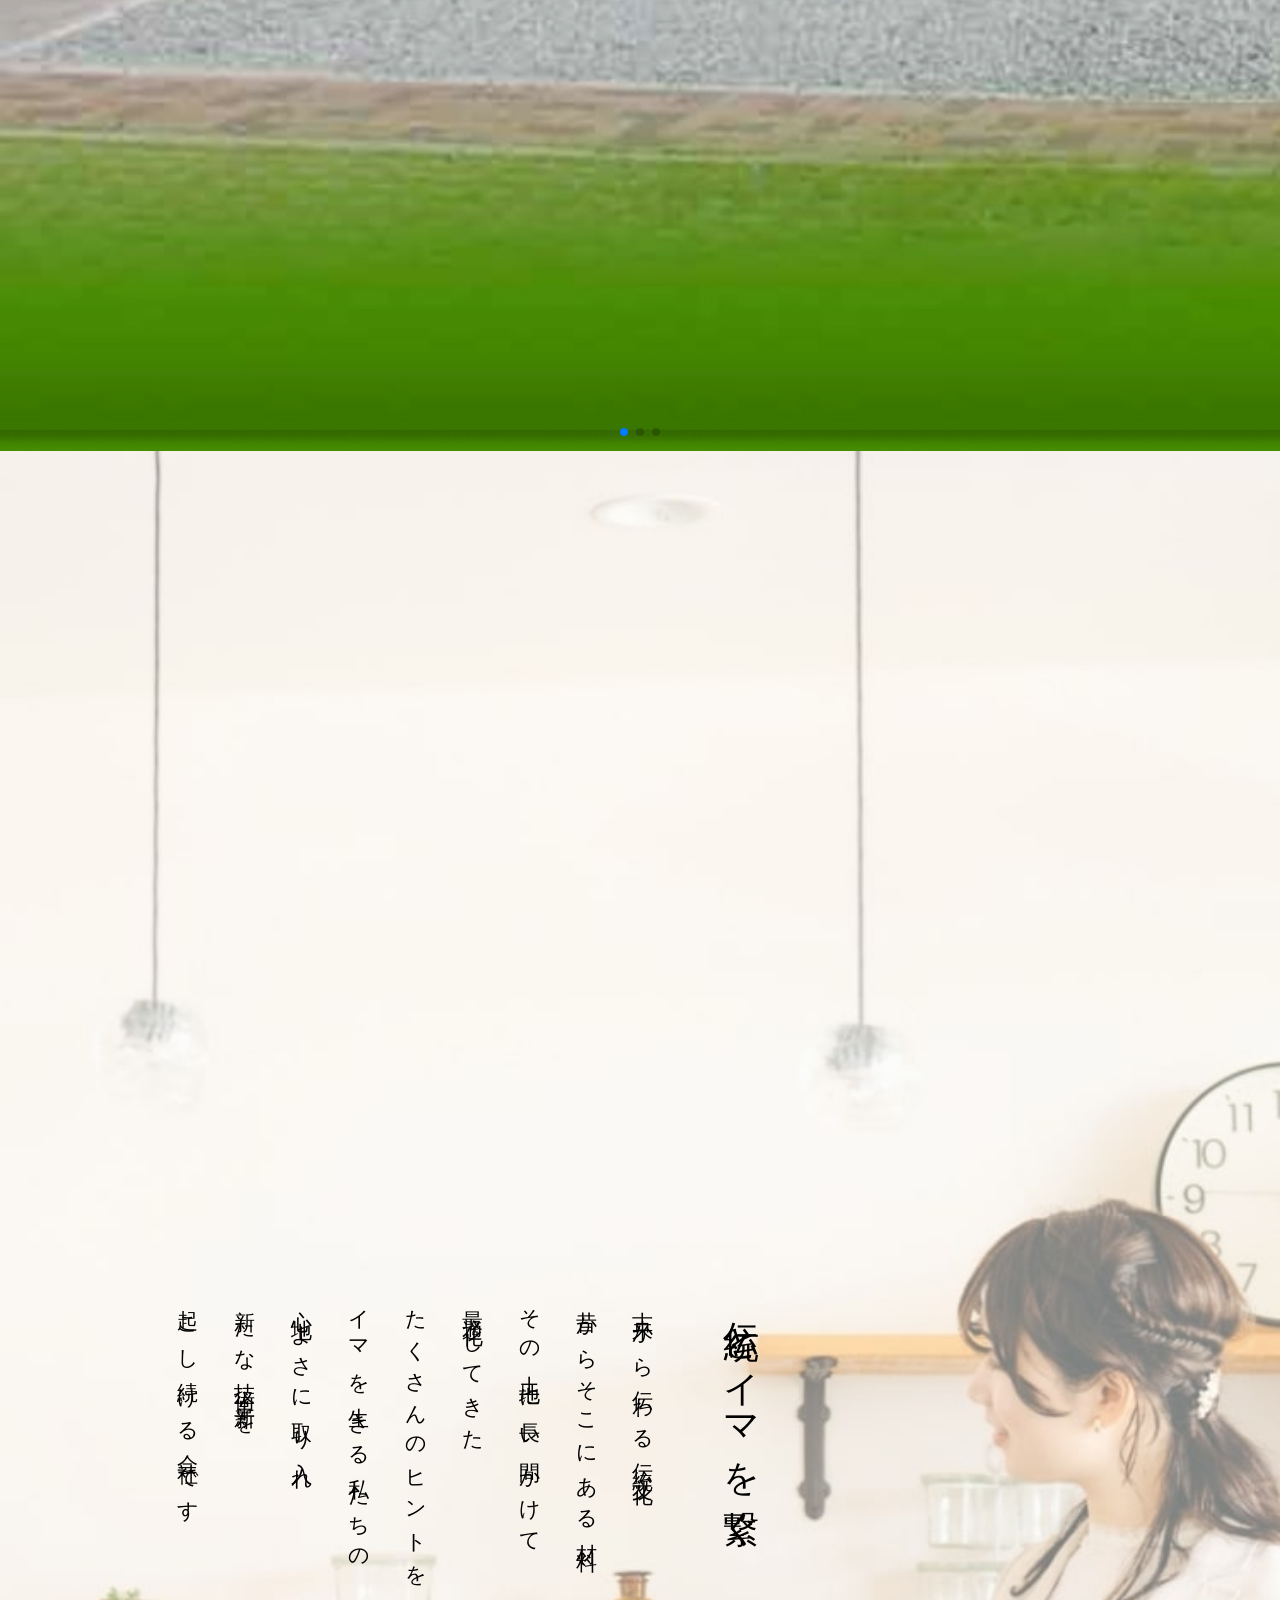
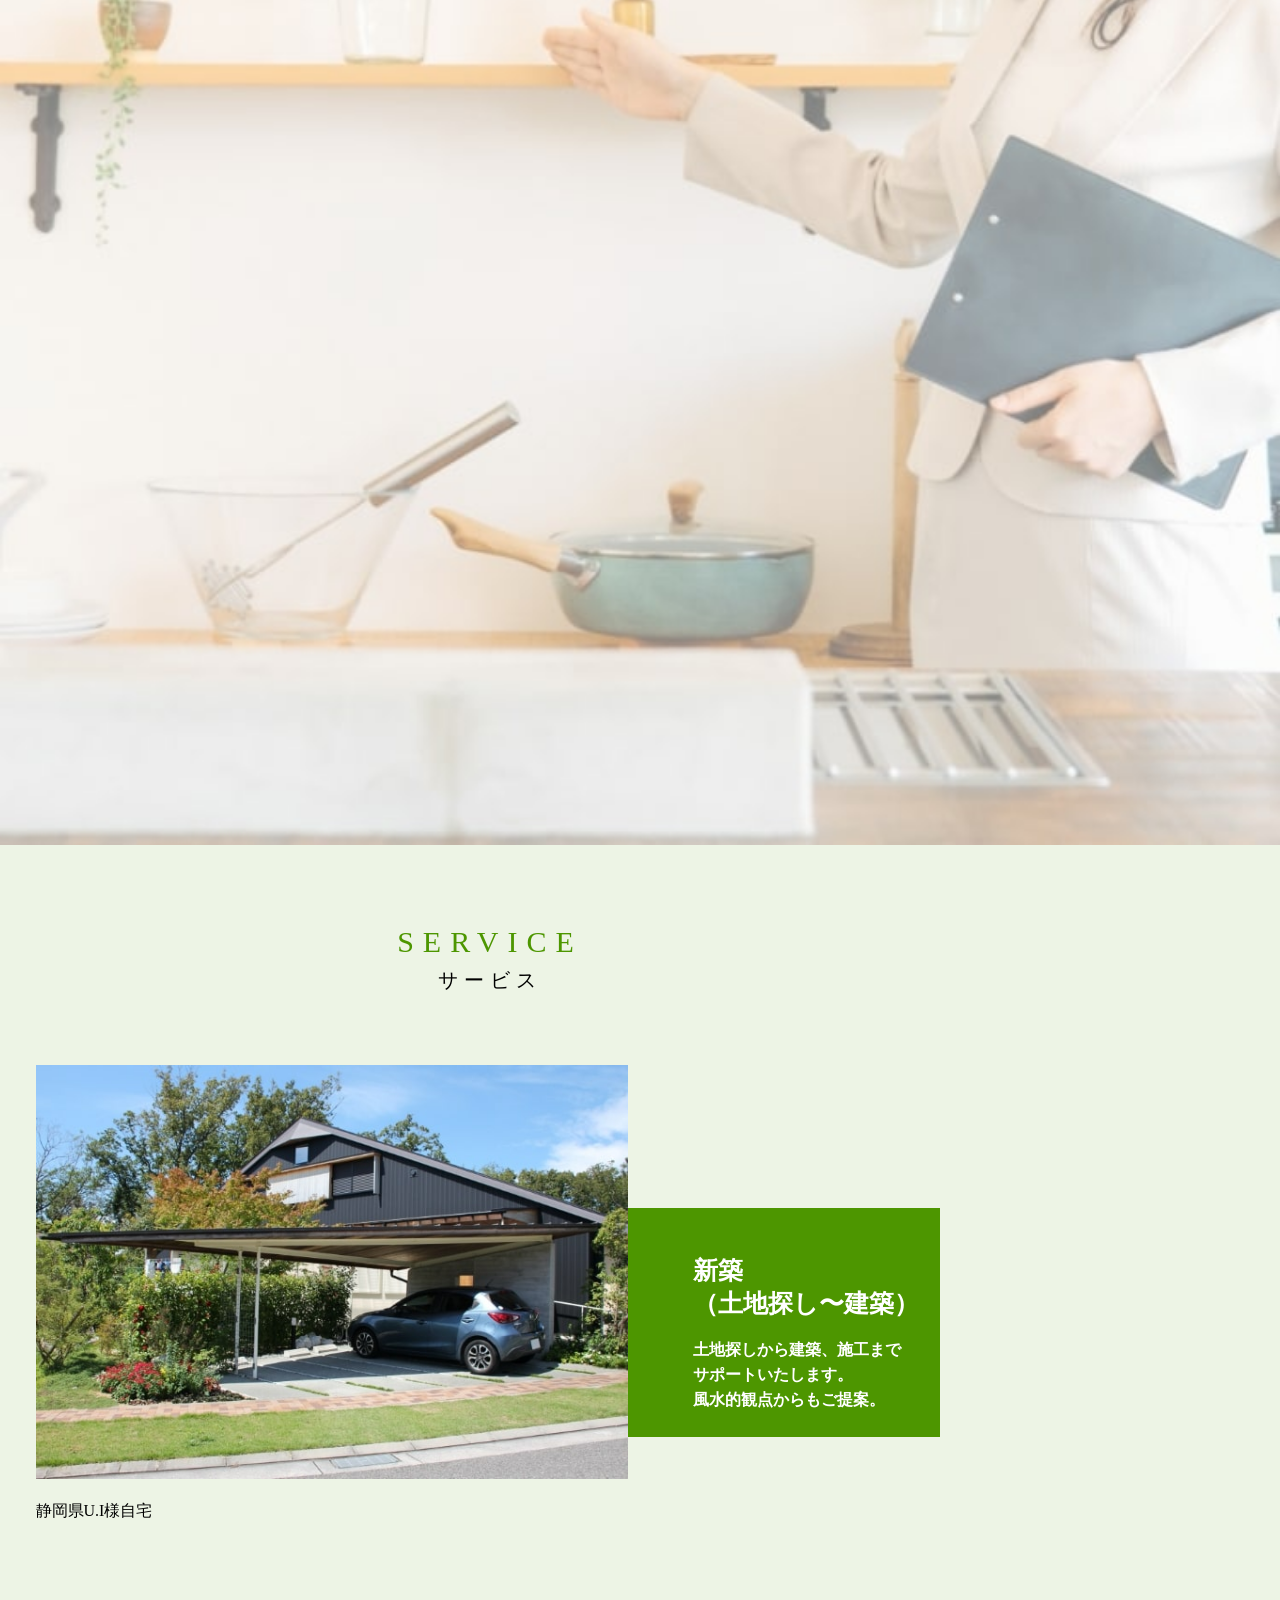
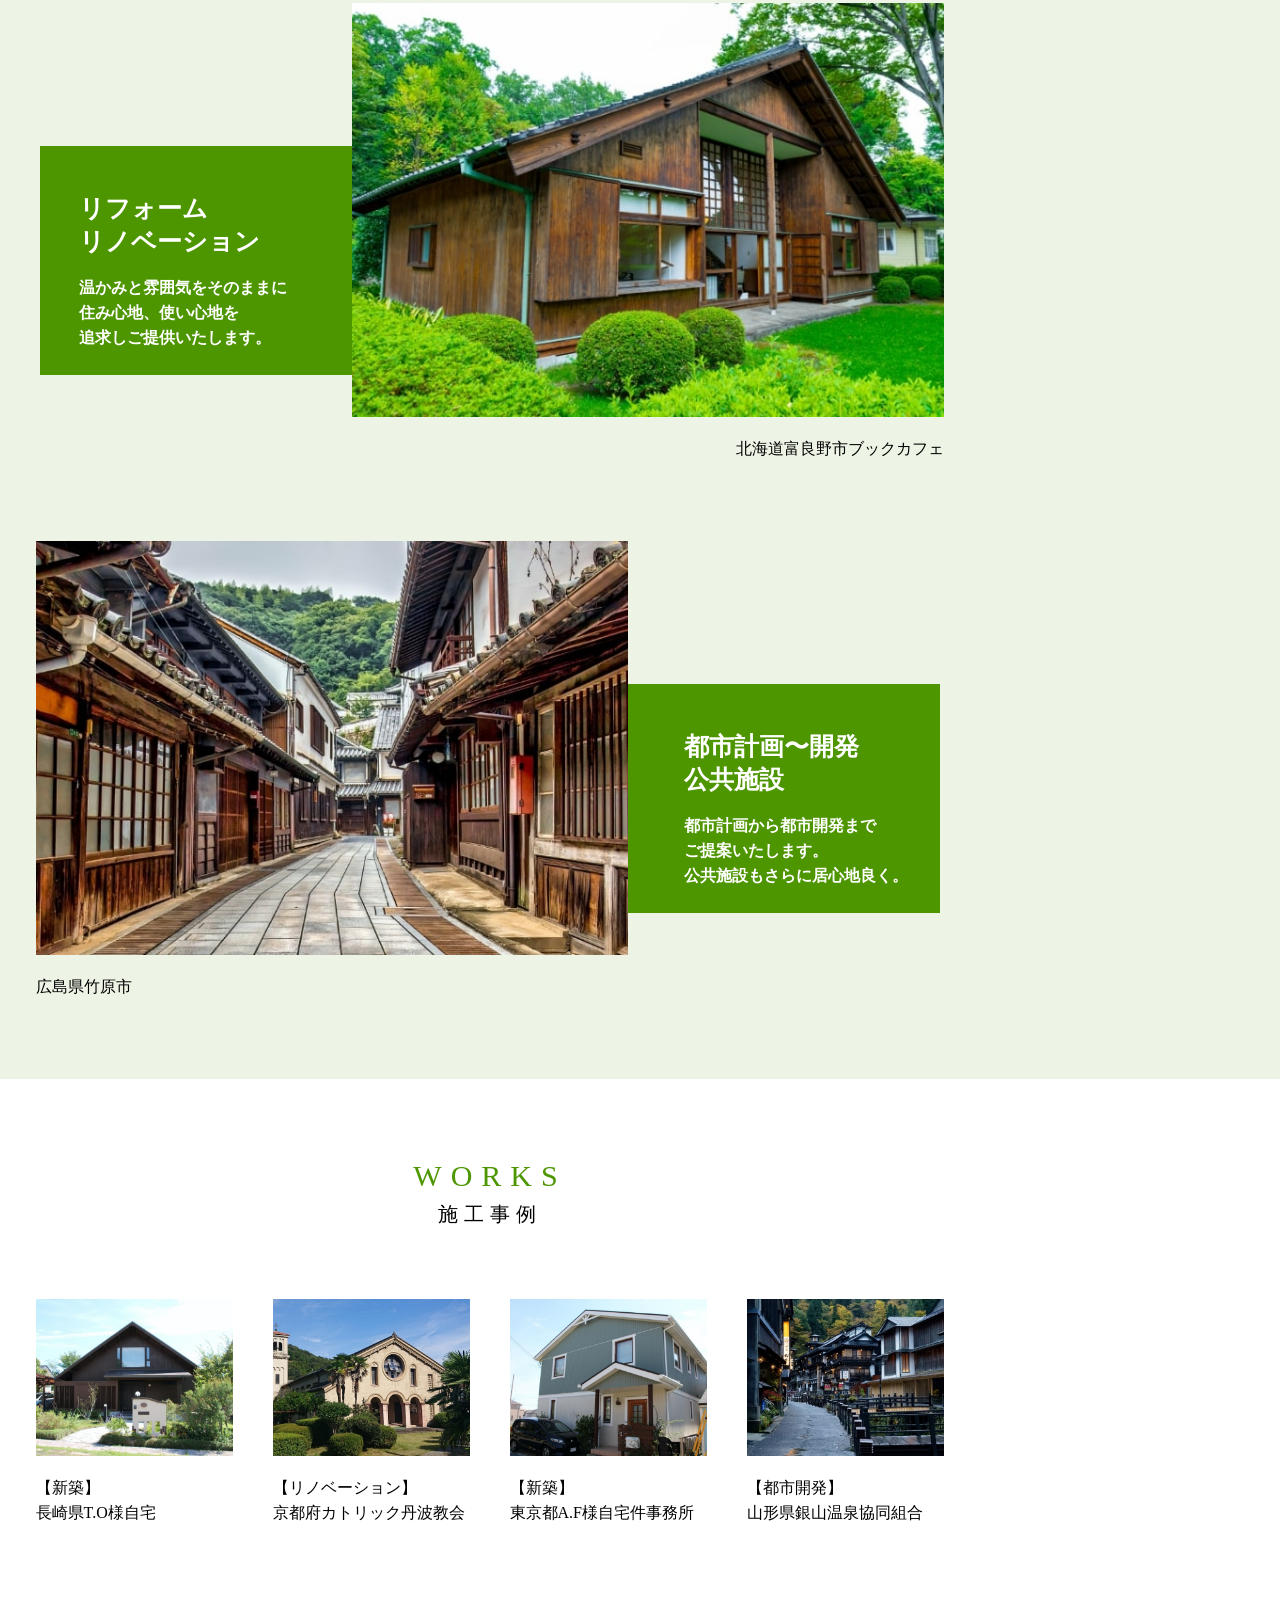
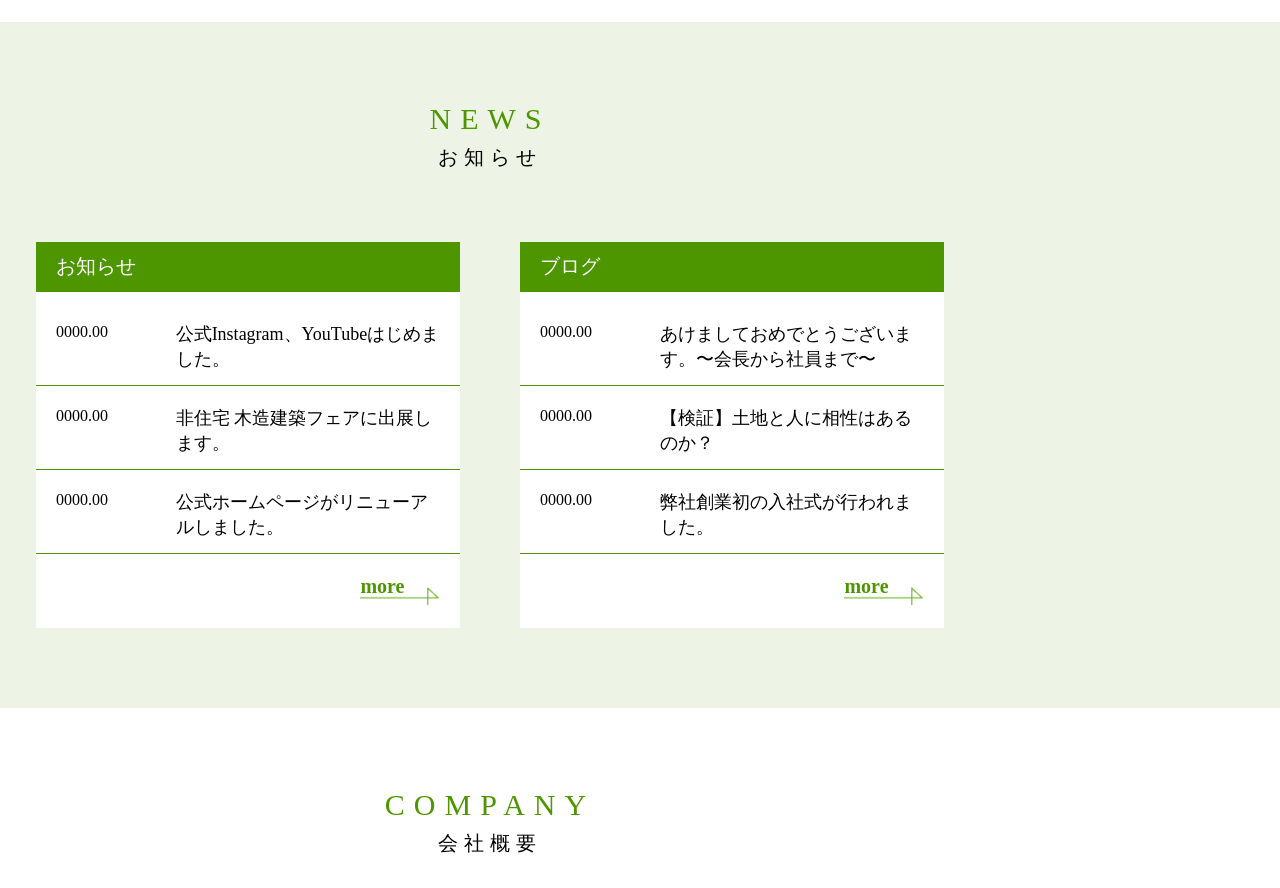
==== commit 67f47fb8: "スクロールバー、ヘッダーの調整" ====
--- a/estate/index.html
+++ b/estate/index.html
@@ -49,13 +49,11 @@
 
 
 
-			<div class="site-title">
-				<h1>
-					<a href="#">
-						株式会社北村建設興業
-					</a>
-				</h1>
-			</div>
+			<h1 class="site-title">
+				<a href="#">
+					株式会社北村建設興業
+				</a>
+			</h1>
 			<div class="header__nav">
 				<nav>
 					<ul>
@@ -67,18 +65,6 @@
 						<li><a href="#contact" class="nav-link">CONTACT</a></li>
 					</ul>
 				</nav>
-
-				<!-- spナビ -->
-				<!-- <nav class="sp-nav">
-					<ul>
-						<li><a href="#about">ABOUT</a></li>
-						<li><a href="#service">SERVICE</a></li>
-						<li><a href="#works">WORKS</a></li>
-						<li><a href="#news">NEWS</a></li>
-						<li><a href="#company">COMPANY</a></li>
-						<li><a href="#contact">CONTACT</a></li>
-					</ul>
-				</nav> -->
 
 			</div>
 		</div>
@@ -108,10 +94,10 @@
 										<source media="(max-width:767px)" srcset="images/SP_FirstView-02.jpg" />
 										<img src="images/photo2.jpg" alt="FV2番目" />
 									</picture>
-									<!-- <picture class="image-wrap__grid">
+									<picture class="image-wrap__grid">
 										<source media="(max-width:768px)" srcset="images/First View-sp02.png" />
 										<img src="images/First View02.png" alt="格子" />
-									</picture> -->
+									</picture>
 								</div>
 
 								<!-- スライド３ -->
@@ -120,10 +106,10 @@
 										<source media="(max-width:767px)" srcset="images/SP_FirstView-03.jpg" />
 										<img src="images/photo3.jpg" alt="FV3番目" />
 									</picture>
-									<!-- <picture class="image-wrap__grid">
+									<picture class="image-wrap__grid">
 										<source media="(max-width:768px)" srcset="images/First View-sp02.png" />
 										<img src="images/First View02.png" alt="格子" />
-									</picture> -->
+									</picture>
 								</div>
 							</div>
 							<!-- 丸い点 -->
@@ -656,10 +642,10 @@
 														お客様の個人情報を安全に管理・運営するよう鋭意努力しており、個人情報への外部からの不正なアクセス、個人情報の紛失・毀損・破壊・改ざん・漏えい、社外への不正な流出などへの危険防止に対する合理的かつ適切な安全対策を行っています。
 														また個人情報を取り扱う部門ごとに情報管理責任者を置き、個人情報の適切な管理に努めるとともに、情報セキュリティに関する規程を設けて社員への周知徹底を実施しています。</p>
 												</div>
-													<div class="law-item">
-														<h5>第三者への提供(法23条)</h5>
-														<p>個人情報は、以下のいずれかに該当する場合を除いて、いかなる第三者にも開示・提供いたしません。</p>
-														<ul class="law-item-list">
+												<div class="law-item">
+													<h5>第三者への提供(法23条)</h5>
+													<p>個人情報は、以下のいずれかに該当する場合を除いて、いかなる第三者にも開示・提供いたしません。</p>
+													<ul class="law-item-list">
 														<li>・お客さまの同意がある場合。</li>
 														<li>・お客様個人を識別することができない状態で開示する場合。</li>
 														<li>
@@ -670,33 +656,33 @@
 														<li>
 															・国の機関や地方公共団体又はその委託を受けた者が法令の定める事務を遂行することに対して協力する必要がある場合であって、お客様の同意を得ることにより当該事務の遂行に支障を及ぼすおそれがある場合
 														</li>
-														</ul>
-													</div>
-													<div class="law-item">
-														<h5>個人情報の開示手続(法25条)</h5>
-														<p>
-															お客様本人の個人情報に関する保有データの開示請求があった場合には、ご本人であることを運転免許証・パスポート等の身分証明書で確認させていただいた上、本人確認が終了後、速やかに開示させていただきます。
-														</p>
-													</div>
+													</ul>
+												</div>
 												<div class="law-item">
-														<h5>個人情報の訂正等(法26条)</h5>
-														<p>前項の開示手続きにより、弊社が保有する保有個人データ内容に事実と異なる記載がある場合には、訂正、変更又は削除の手続きを取らせて頂きます。</p>
-													</div>
-													<div class="law-item">
-														<h5>プライバシーポリシーに関するお問合せ先</h5>
-														<p>弊社の個人情報の取扱いに関するお問合せは、下記までお問い合せください。</p>
-
-														<p class="contact-address-item"> 株式会社北村建設興業</p>
-														<p>住所 長崎県長崎市横尾○丁目○-○<br></p>
-														<p>電話 000-000-0000<br></p>
-														<p>FAX 000-000-0000<br></p>
-														<p>メールアドレス info@example.com</p>
-													</div>
+													<h5>個人情報の開示手続(法25条)</h5>
+													<p>
+														お客様本人の個人情報に関する保有データの開示請求があった場合には、ご本人であることを運転免許証・パスポート等の身分証明書で確認させていただいた上、本人確認が終了後、速やかに開示させていただきます。
+													</p>
 												</div>
-
-
-
+												<div class="law-item">
+													<h5>個人情報の訂正等(法26条)</h5>
+													<p>前項の開示手続きにより、弊社が保有する保有個人データ内容に事実と異なる記載がある場合には、訂正、変更又は削除の手続きを取らせて頂きます。</p>
+												</div>
+												<div class="law-item">
+													<h5>プライバシーポリシーに関するお問合せ先</h5>
+													<p>弊社の個人情報の取扱いに関するお問合せは、下記までお問い合せください。</p>
+
+													<p class="contact-address-item"> 株式会社北村建設興業</p>
+													<p>住所 長崎県長崎市横尾○丁目○-○<br></p>
+													<p>電話 000-000-0000<br></p>
+													<p>FAX 000-000-0000<br></p>
+													<p>メールアドレス info@example.com</p>
+												</div>
 											</div>
+
+
+
+										</div>
 
 
 									</dd>
--- a/estate/css/style.css
+++ b/estate/css/style.css
@@ -29,11 +29,15 @@
        appearance: none;
   -webkit-appearance: none;
   -webkit-text-size-adjust: 100%;
-  scroll-behavior: smooth;
   word-break: break-all;
   font-size: 10px;
   scroll-behavior: smooth;
   scroll-padding-top: 80px;
+}
+@media (max-width: 767px) {
+  html {
+    scroll-padding-top: 50px;
+  }
 }
 
 html,
@@ -62,13 +66,11 @@
   width: 100%;
   max-width: 980px;
   padding-inline: 2.7777777778vw;
-  margin-inline: auto;
 }
 @media (max-width: 767px) {
   .inner {
     max-width: 767px;
-    padding-inline: 30px !important;
-    margin-inline: auto;
+    padding-inline: 20px !important;
     margin: 0 auto;
   }
 }
@@ -131,24 +133,25 @@
   display: -webkit-box;
   display: -ms-flexbox;
   display: flex;
+  -webkit-box-pack: justify;
+      -ms-flex-pack: justify;
+          justify-content: space-between;
   -webkit-box-align: center;
       -ms-flex-align: center;
           align-items: center;
   width: 100%;
-  padding-inline: 2.7777777778vw;
+  max-width: 920px;
+  height: 100%;
   margin-inline: auto;
   color: white;
-  -webkit-padding-before: 2.2222222222vw;
-          padding-block-start: 2.2222222222vw;
-  -webkit-margin-start: 4.1666666667vw;
-          margin-inline-start: 4.1666666667vw;
+  padding-inline: 2rem;
 }
 
 .header__nav ul {
   display: -webkit-box;
   display: -ms-flexbox;
   display: flex;
-  gap: 32px;
+  gap: 30px;
 }
 
 .nav-link {
@@ -160,7 +163,7 @@
   content: "";
   position: absolute;
   left: 0;
-  bottom: -6px;
+  bottom: 25px;
   width: 100%;
   height: 1px;
   background: #fff;
@@ -182,8 +185,6 @@
           transform: scaleX(1);
 }
 
-/* PCでは非表示 */
-/* SPサイズ */
 .hamburger {
   position: absolute;
   top: 0;
@@ -211,15 +212,15 @@
 }
 
 .hamburger span:nth-of-type(1) {
-  top: 14px;
+  top: 9px;
 }
 
 .hamburger span:nth-of-type(2) {
-  top: 24px;
+  top: 21px;
 }
 
 .hamburger span:nth-of-type(3) {
-  top: 34px;
+  top: 33px;
 }
 
 .hamburger.is-open span:nth-of-type(1) {
@@ -247,28 +248,25 @@
   display: block;
 }
 
-.site-title {
-  font-size: 1.8518518519vw;
+.site-title a {
+  height: 8rem;
+  font-size: 2rem;
+  display: -webkit-box;
+  display: -ms-flexbox;
+  display: flex;
+  -webkit-box-align: center;
+      -ms-flex-align: center;
+          align-items: center;
+}
+@media (max-width: 767px) {
+  .site-title a {
+    height: 5rem;
+  }
+}
+
+.header__nav {
+  font-size: 1.8rem;
   line-height: 100%;
-  padding: 0.462962963vw;
-}
-@media (max-width: 767px) {
-  .site-title {
-    font-size: 5.3333333333vw;
-    line-height: 1.65;
-    -webkit-margin-start: 2.6666666667vw;
-            margin-inline-start: 2.6666666667vw;
-    -webkit-margin-before: 1.3333333333vw;
-            margin-block-start: 1.3333333333vw;
-  }
-}
-
-.header__nav {
-  font-size: 1.6666666667vw;
-  line-height: 100%;
-  padding: 0.462962963vw;
-  -webkit-margin-start: 9.8148148148vw;
-          margin-inline-start: 9.8148148148vw;
 }
 @media (max-width: 767px) {
   .header__nav {
@@ -303,6 +301,20 @@
     -webkit-box-align: initial;
         -ms-flex-align: initial;
             align-items: initial;
+  }
+}
+.header__nav ul li a {
+  height: 8rem;
+  display: -webkit-box;
+  display: -ms-flexbox;
+  display: flex;
+  -webkit-box-align: center;
+      -ms-flex-align: center;
+          align-items: center;
+}
+@media (max-width: 840px) {
+  .header__nav ul li a {
+    font-size: 1.6rem;
   }
 }
 @media (max-width: 767px) {
@@ -420,7 +432,6 @@
         -ms-flex-align: center;
             align-items: center;
     row-gap: 6.4vw;
-    font-size: 6.6666666667vw;
     top: 50%;
     left: 50%;
     right: initial;
@@ -460,7 +471,7 @@
 @media (max-width: 767px) {
   .about-catch p {
     font-size: 4.2666666667vw;
-    letter-spacing: 0.25em;
+    letter-spacing: 0.275em;
     line-height: 1.625;
   }
 }
@@ -511,8 +522,8 @@
 }
 @media (max-width: 767px) {
   .title {
-    -webkit-padding-after: 37px;
-            padding-block-end: 37px;
+    -webkit-padding-after: 38px;
+            padding-block-end: 38px;
   }
 }
 
@@ -629,6 +640,8 @@
   .left-text {
     -webkit-margin-before: 5px;
             margin-block-start: 5px;
+    -webkit-margin-after: 6px;
+            margin-block-end: 6px;
   }
 }
 
@@ -724,10 +737,10 @@
 }
 @media (max-width: 767px) {
   .works {
-    -webkit-padding-before: 45px;
-            padding-block-start: 45px;
-    -webkit-padding-after: 42px;
-            padding-block-end: 42px;
+    -webkit-padding-before: 5rem;
+            padding-block-start: 5rem;
+    -webkit-padding-after: 5rem;
+            padding-block-end: 5rem;
   }
 }
 
@@ -782,6 +795,9 @@
 .works-text h4 {
   font-size: 16px;
   font-weight: 500;
+  line-height: 1.5625;
+  -webkit-margin-before: 1.9rem;
+          margin-block-start: 1.9rem;
 }
 
 .modal {
@@ -1079,20 +1095,18 @@
 .location-map {
   position: relative;
   width: 100%;
-  max-height: 400px;
-  height: 37vw;
   z-index: 2;
 }
-@media (max-width: 767px) {
-  .location-map {
-    height: 300px;
-  }
-}
-
 .location-map iframe {
   width: 100%;
-  height: 100%;
+  height: auto;
   border: 0;
+  aspect-ratio: 600/400;
+}
+@media (max-width: 767px) {
+  .location-map iframe {
+    aspect-ratio: 315/300;
+  }
 }
 
 .company-second-image img {
@@ -1225,8 +1239,8 @@
 }
 @media (max-width: 767px) {
   .contact {
-    -webkit-padding-before: 43px;
-            padding-block-start: 43px;
+    -webkit-padding-before: 50px;
+            padding-block-start: 50px;
     -webkit-padding-after: 50px;
             padding-block-end: 50px;
   }
@@ -1770,12 +1784,23 @@
   background-color: #fff;
   font-size: 1.8rem;
   line-height: 1.7222222222;
-  -webkit-overflow-scrolling: touch;
 }
 @media (max-width: 767px) {
   .privacy-box {
     height: 323px;
   }
+}
+
+.privacy-box::-webkit-scrollbar {
+  width: 10px;
+  height: 30px;
+}
+.privacy-box::-webkit-scrollbar-thumb {
+  min-height: 30px;
+  background-color: #999;
+}
+.privacy-box::-webkit-scrollbar-track {
+  background-color: #f0f0f0;
 }
 
 .form__input {
